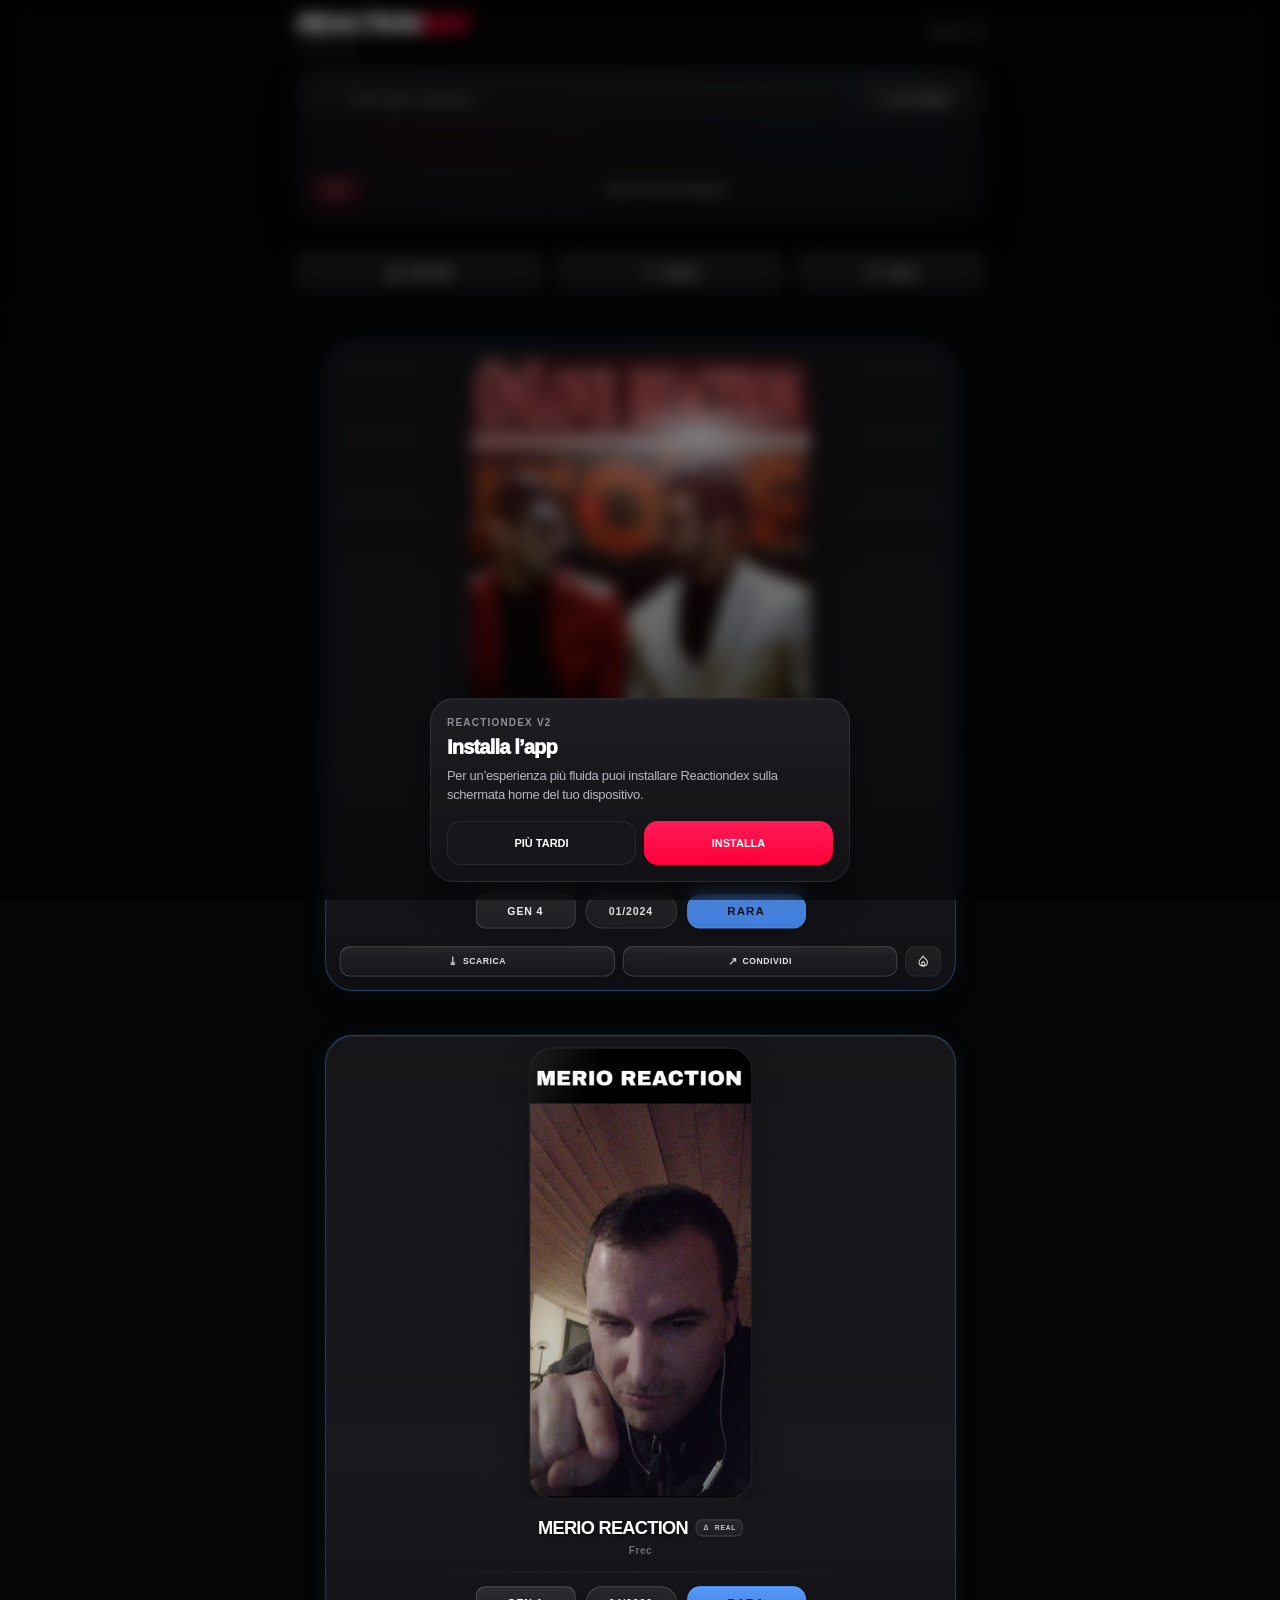
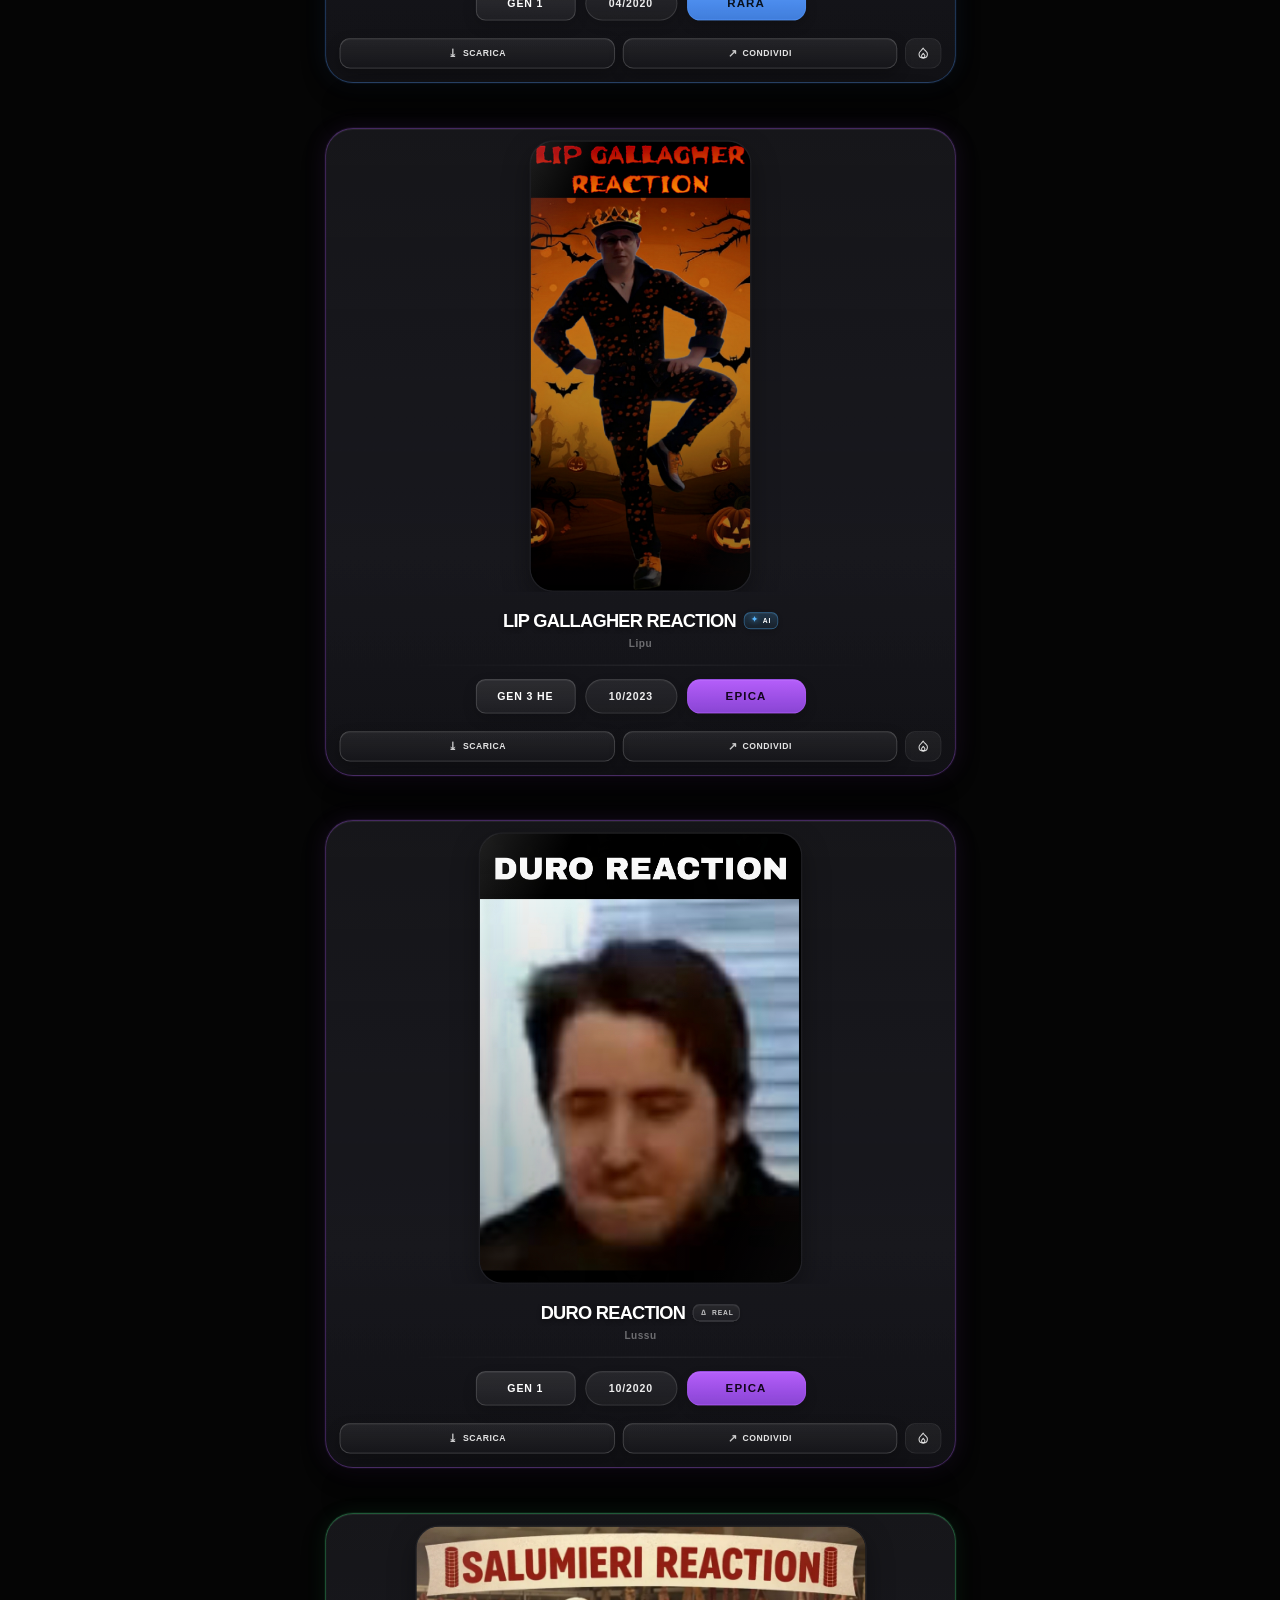
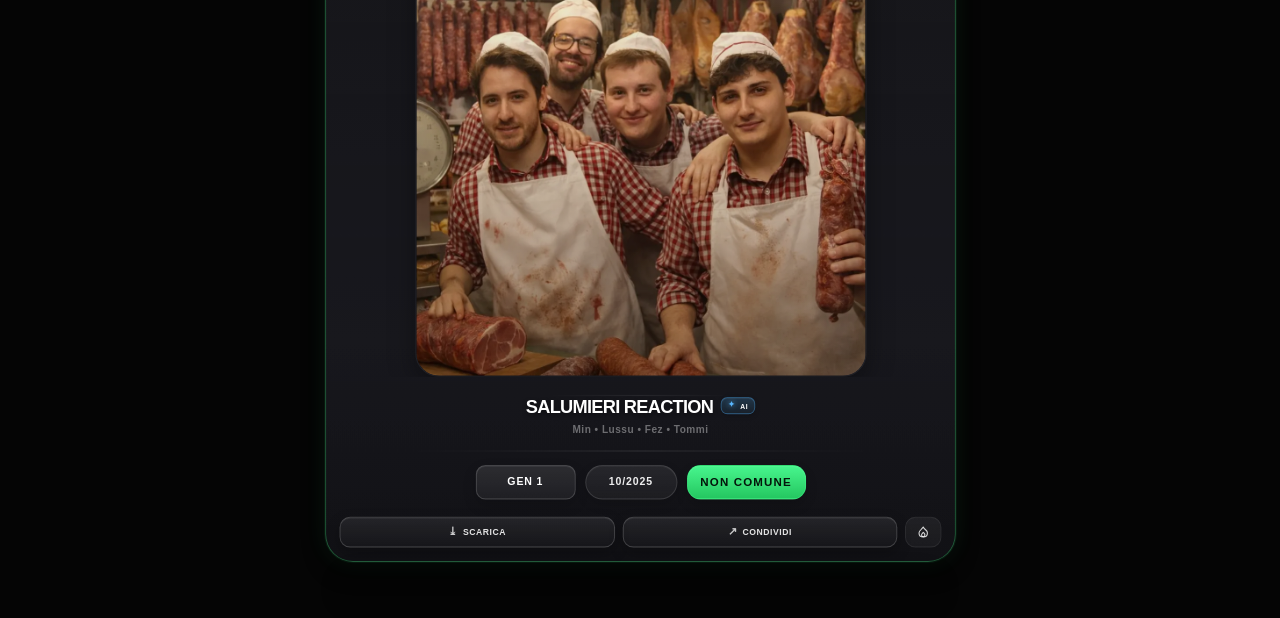
==== index.html @ 09fbaa3a "update" ====
<!DOCTYPE html>
<html lang="it">
<head>
  <meta charset="UTF-8" />
  <meta name="viewport" content="width=device-width, initial-scale=1.0, maximum-scale=1.0, user-scalable=no" />
  
  
  

  
  
  
  
  
  <title>Reactiondex V2</title>

  <link rel="manifest" href="./manifest.webmanifest" />
  <meta name="theme-color" content="#050505" />
  <meta name="apple-mobile-web-app-capable" content="yes" />
  <meta name="apple-mobile-web-app-status-bar-style" content="black-translucent" />
  <meta name="apple-mobile-web-app-title" content="Reactiondex V2" />

  <link rel="stylesheet" href="./assets/css/styles.css" />
</head>
<body>
  <header class="app-header">
    <div class="header-ui">
      <div class="top-row">
        <div class="brand-block">
          <div class="logo">Reaction<span>DEX</span></div>
          <div class="logo-sub">2020-2026</div>
        </div>

        <div class="top-actions">
          <span class="build-inline">Build V2</span>
        </div>
      </div>

      <div class="search-panel" id="searchShell">
        <div class="search-main-row">
          <div class="search-input-wrap">
            <span class="search-icon">⌕</span>
            <input
              type="text"
              id="searchInput"
              placeholder="Cerca per descrizione..."
              autocomplete="off"
            />
          </div>

          <button class="mode-toggle-btn" id="semanticToggleBtn" type="button" aria-pressed="false">
            <span class="mode-toggle-indicator"></span>
            <span class="mode-toggle-text"></span>
          </button>
        </div>

        <div class="search-sub-row"></div>

        <div class="search-action-row" id="searchActionRow">
          <button class="search-run-btn" id="runSemanticSearchBtn" type="button">Analizza</button>
          <div class="search-loader" id="searchLoader" aria-hidden="true">
            <span class="loader-spinner"></span>
          </div>
        </div>

        <div class="search-ticker" id="searchTicker" aria-hidden="true">
          <div class="search-ticker-count" id="searchTickerCount">0</div>
          <div class="search-ticker-viewport">
            <div class="search-ticker-track" id="searchTickerTrack"></div>
          </div>
        </div>
      </div>

      <div class="toolbar-strip">
        <button class="tool-btn tool-btn-main" id="tuningTrigger" type="button">
          <span class="tool-ic">◈</span>
          <span class="tool-txt" id="tuningLabel">Filtri RX</span>
          <span class="tool-counter" id="filterCount">0</span>
        </button>

        <button class="tool-btn" id="favoritesToggleBtn" type="button">
          <span class="tool-ic hotlist-icon" aria-hidden="true">
            <svg viewBox="0 0 24 24" fill="none" stroke="currentColor" stroke-width="1.9" stroke-linecap="round" stroke-linejoin="round">
              <path d="M12 2.8c.9 2.2 2.7 3.7 4.6 5.3 1.7 1.4 2.9 3 2.9 5.4 0 4.3-3.2 7.2-7.5 7.2S4.5 17.8 4.5 13.5c0-2.7 1.6-4.5 3.5-6.2 1.7-1.6 3-2.9 4-4.5Z"/>
              <path d="M12 12.2c.7 1 1.8 1.7 2.4 2.8.5.8.6 1.5.6 2.1 0 1.8-1.3 3-3 3s-3-1.2-3-3c0-.9.4-1.8 1.1-2.6.6-.7 1.2-1.3 1.9-2.3Z"/>
            </svg>
          </span>
          <span class="tool-txt">Hotlist</span>
          <span class="tool-counter" id="favoritesCount">0</span>
        </button>

        <button class="tool-btn tool-btn-ghost" id="resetBtn" type="button">
          <span class="tool-ic">↺</span>
          <span class="tool-txt">Reset</span>
        </button>
      </div>
    </div>
  </header>

  <main>
    <div class="results-head">
      <div class="grid-header">
        <span id="count">0</span>
        <span>MATCH REACTION TROVATI</span>
      </div>

      <div class="active-filters-preview" id="activeFiltersPreview"></div>
    </div>

    <div class="hotlist-ai-panel" id="hotlistAiPanel">
      <button id="analyzeHotlistBtn" type="button">
        Scopri la tua RX Identity
      </button>
    </div>

    <div id="reactionGrid" class="reaction-grid"></div>
  </main>

  <div class="modal-overlay" id="tuningModal">
    <div class="modal-pane">
      <div class="dragger"></div>

      <div class="pane-header">
        <div class="pane-title-wrap">
          <h2>Filtri RX</h2>
          
        </div>

        <div class="pane-meta">
          <span class="pane-meta-label"></span>
          <span class="pane-meta-count" id="paneMetaCount">0</span>
        </div>
      </div>

      <div class="modal-content-scroll">
        <div class="section">
          <span class="section-title">Origine</span>
          <div class="opt-grid opt-grid-2">
            <button class="opt-box" type="button" data-type="imageSource" data-value="real">Real</button>
            <button class="opt-box" type="button" data-type="imageSource" data-value="ai">AI</button>
          </div>
        </div>

        <div class="section">
          <span class="section-title">Creator</span>
          <div class="opt-grid opt-grid-2 opt-grid-creator">
            <button class="opt-box" type="button" data-type="creator" data-value="Min">Min</button>
            <button class="opt-box" type="button" data-type="creator" data-value="Lussu">Lussu</button>
            <button class="opt-box" type="button" data-type="creator" data-value="Fez">Fez</button>
            <button class="opt-box" type="button" data-type="creator" data-value="Tommi">Tommi</button>
            <button class="opt-box" type="button" data-type="creator" data-value="Frec">Frec</button>
            
            <button class="opt-box" type="button" data-type="creator" data-value="Lipu">Lipu</button>
            <button class="opt-box" type="button" data-type="creator" data-value="__others__">Altri creator</button>
          </div>
        </div>

        <div class="section">
          <span class="section-title">Generazione</span>
          <div class="opt-grid opt-grid-3">
            <button class="opt-box" type="button" data-type="gen" data-value="GEN 1">GEN 1</button>
            <button class="opt-box" type="button" data-type="gen" data-value="GEN 2">GEN 2</button>
            <button class="opt-box" type="button" data-type="gen" data-value="GEN 3">GEN 3</button>
            
            <button class="opt-box" type="button" data-type="gen" data-value="GEN 3 HE">GEN 3 <br /> <i style="color: greenyellow;">Halloween edition</i></button>
            
             <button class="opt-box" type="button" data-type="gen" data-value="GEN 4">GEN 4</button>
             
             
             <button class="opt-box" type="button" data-type="gen" data-value="GEN 5">GEN 5</button>
            
            
            
          </div>
        </div>

        <div class="section">
          <span class="section-title">Rarità</span>
          <div class="opt-grid opt-grid-2">
            <button class="opt-box" type="button" data-type="rarity" data-value="Comune">Comune</button>
            <button class="opt-box" type="button" data-type="rarity" data-value="Non Comune">Non Comune</button>
            <button class="opt-box" type="button" data-type="rarity" data-value="Rara">Rara</button>
            <button class="opt-box" type="button" data-type="rarity" data-value="Epica">Epica</button>
            <button class="opt-box" type="button" data-type="rarity" data-value="Leggendaria">Leggendaria</button>
          </div>
        </div>

        <div class="section">
          <span class="section-title">Anno</span>
          <div class="opt-grid opt-grid-3">
            <button class="opt-box" type="button" data-type="year" data-value="2023">2023</button>
            <button class="opt-box" type="button" data-type="year" data-value="2024">2024</button>
            <button class="opt-box" type="button" data-type="year" data-value="2025">2025</button>
          </div>
        </div>

        <div class="section">
          <span class="section-title">Mese</span>
          <div class="opt-grid opt-grid-3">
            <button class="opt-box" type="button" data-type="month" data-value="Gennaio">Gen</button>
            <button class="opt-box" type="button" data-type="month" data-value="Febbraio">Feb</button>
            <button class="opt-box" type="button" data-type="month" data-value="Marzo">Mar</button>
            <button class="opt-box" type="button" data-type="month" data-value="Ottobre">Ott</button>
            <button class="opt-box" type="button" data-type="month" data-value="Dicembre">Dic</button>
          </div>
        </div>
      </div>

      <div class="pane-actions-wrap">
        <div class="pane-actions-meta" id="paneActionsMeta">Nessun filtro attivo</div>

        <div class="pane-actions">
          <button class="secondary-btn" id="resetFiltersBtn" type="button">Resetta</button>
          <button class="apply-btn" id="applyFiltersBtn" type="button">Applica</button>
        </div>
      </div>
    </div>
  </div>

  <div class="install-prompt-overlay" id="installPromptOverlay" aria-hidden="true">
    <div class="install-prompt-card">
      <div class="install-prompt-topline">Reactiondex V2</div>
      <h3>Installa l’app</h3>
      <p>Per un’esperienza più fluida puoi installare Reactiondex sulla schermata home del tuo dispositivo.</p>

      <div class="install-prompt-actions">
        <button class="install-prompt-secondary" id="dismissInstallPromptBtn" type="button">Più tardi</button>
        <button class="install-prompt-primary" id="confirmInstallPromptBtn" type="button">Installa</button>
      </div>
    </div>
  </div>

  <div class="rx-insight-overlay" id="rxInsightOverlay" aria-hidden="true">
    <div class="rx-insight-card">
    

      <div class="rx-insight-loading" id="rxInsightLoading">
        <div class="rx-insight-loader-bar">
          <span class="rx-insight-loader-fill"></span>
        </div>
        <div class="rx-insight-loading-copy" id="rxInsightLoadingCopy">
          Sto leggendo il tuo caos interiore RX...
        </div>
      </div>

      <div class="rx-insight-result" id="rxInsightResult" hidden>
        <div class="rx-insight-header rx-insight-header-single">
          <div class="rx-insight-heading-wrap">
        
            <h3 id="rxInsightTitle">Drama Sniper</h3>
          </div>

          <button class="rx-insight-close" id="closeRxInsightBtn" type="button" aria-label="Chiudi">✕</button>
        </div>

        <div class="rx-insight-body-single">
          <p class="rx-insight-paragraph rx-insight-paragraph-main" id="rxInsightProfile">—</p>
        </div>
      </div>
    </div>
  </div>

  <script type="module" src="./assets/js/app.js"></script>
</body>
</html>
---- assets/css/styles.css ----
:root {
  --bg-color: #050505;
  --panel-bg: rgba(12, 12, 14, 0.94);
  --card-bg: #0c0c10;
  --card-bg-2: #111116;

  --accent-red: #ff003c;
  --accent-red-soft: rgba(255, 0, 60, 0.14);
  --accent-red-line: rgba(255, 0, 60, 0.28);

  --border-color: rgba(255, 255, 255, 0.08);
  --border-strong: rgba(255, 255, 255, 0.14);

  --text-primary: #ffffff;
  --text-secondary: #9b9ba4;
  --text-dim: #6d6d76;

  --surface-1: rgba(255, 255, 255, 0.025);
  --surface-2: rgba(255, 255, 255, 0.05);

  --shadow-soft: 0 10px 22px rgba(0, 0, 0, 0.24);
  --shadow-red: 0 0 0 1px rgba(255, 0, 60, 0.16), 0 8px 18px rgba(255, 0, 60, 0.1);

  --radius-xl: 24px;
  --radius-lg: 18px;
  --radius-md: 14px;
  --radius-pill: 999px;
}

* {
  box-sizing: border-box;
  margin: 0;
  padding: 0;
  -webkit-tap-highlight-color: transparent;
}

html {
  scroll-behavior: smooth;
}

body {
  font-family: Inter, -apple-system, BlinkMacSystemFont, "Segoe UI", sans-serif;
  background:
    radial-gradient(circle at top, rgba(255, 0, 60, 0.03), transparent 24%),
    linear-gradient(180deg, #040404 0%, #070709 100%);
  color: var(--text-primary);
  overflow-x: hidden;
  letter-spacing: -0.02em;
  min-height: 100vh;
}

button,
input {
  font: inherit;
}

.app-header {
  position: sticky;
  top: 0;
  z-index: 100;
  background: rgba(5, 5, 5, 0.62);
  -webkit-backdrop-filter: blur(18px) saturate(1.12);
  backdrop-filter: blur(18px) saturate(1.12);
  border-bottom: 1px solid rgba(255,255,255,0.06);
  box-shadow: 0 8px 24px rgba(0,0,0,0.18);
}

.header-ui {
  display: flex;
  flex-direction: column;
  gap: 10px;
  max-width: 720px;
  margin: 0 auto;
  padding: 12px 14px 12px;
}

.top-row {
  display: flex;
  justify-content: space-between;
  align-items: center;
  gap: 12px;
}

.brand-block {
  display: flex;
  flex-direction: column;
  justify-content: center;
  gap: 3px;
  padding-left: 2px;
}

.logo {
  font-weight: 1000;
  font-size: 1.55rem;
  text-transform: uppercase;
  font-style: italic;
  line-height: 1;
  letter-spacing: -0.06em;
}

.logo span {
  color: var(--accent-red);
}

.logo-sub {
  font-size: 9px;
  font-weight: 800;
  color: var(--text-dim);
  text-transform: uppercase;
  letter-spacing: 0.22em;
  margin-top: 2px;
}

.top-actions {
  display: flex;
  align-items: center;
  gap: 8px;
}

.install-btn,
.build-badge {
  height: 36px;
  border-radius: 14px;
  display: inline-flex;
  align-items: center;
  justify-content: center;
  white-space: nowrap;
}

.install-btn {
  gap: 8px;
  padding: 0 12px;
  border: 1px solid rgba(255,255,255,0.09);
  background:
    linear-gradient(180deg, rgba(255,255,255,0.05), rgba(255,255,255,0.015)),
    linear-gradient(180deg, #141419, #0d0d11);
  color: #ffffff;
  cursor: pointer;
  box-shadow:
    inset 0 1px 0 rgba(255,255,255,0.04),
    0 8px 18px rgba(0,0,0,0.16);
  transition:
    transform .16s ease,
    border-color .16s ease,
    filter .16s ease,
    box-shadow .16s ease;
}

.install-btn:hover {
  transform: translateY(-1px);
  border-color: rgba(255,255,255,0.14);
  filter: brightness(1.03);
}

.install-btn:active {
  transform: translateY(1px) scale(.985);
  box-shadow:
    inset 0 1px 0 rgba(255,255,255,0.03),
    0 4px 10px rgba(0,0,0,0.12);
}

.install-btn-ic {
  font-size: 13px;
  line-height: 1;
  opacity: 0.9;
}

.install-btn-txt {
  font-size: 10px;
  font-weight: 900;
  letter-spacing: 0.06em;
  text-transform: uppercase;
}

.build-badge {
  gap: 6px;
  padding: 0 11px;
  border: 1px solid rgba(255,255,255,0.08);
  background:
    linear-gradient(180deg, rgba(255,255,255,0.045), rgba(255,255,255,0.015)),
    rgba(255,255,255,0.025);
  color: #d7d7dd;
  box-shadow:
    inset 0 1px 0 rgba(255,255,255,0.04),
    0 6px 12px rgba(0,0,0,0.14);
}

.build-badge-label {
  font-size: 9px;
  font-weight: 800;
  color: #8f8f98;
  text-transform: uppercase;
  letter-spacing: 0.08em;
}

.build-badge-value {
  font-size: 10px;
  font-weight: 950;
  color: #ffffff;
  letter-spacing: 0.06em;
}

.search-panel {
  background:
    linear-gradient(180deg, rgba(255,255,255,0.035), rgba(255,255,255,0.012)),
    linear-gradient(180deg, rgba(255,0,60,0.03), rgba(255,0,60,0.008));
  border: 1px solid rgba(255, 255, 255, 0.07);
  border-radius: 20px;
  padding: 10px;
  box-shadow: var(--shadow-soft);
  transition: border-color 0.22s ease, box-shadow 0.22s ease, transform 0.22s ease;
}

.search-panel.semantic-on {
  border-color: rgba(255, 0, 60, 0.22);
  box-shadow: var(--shadow-red);
}

.search-main-row {
  display: grid;
  grid-template-columns: 1fr auto;
  gap: 8px;
}

.search-input-wrap {
  position: relative;
}

#searchInput {
  width: 100%;
  height: 48px;
  background:
    linear-gradient(180deg, rgba(255, 255, 255, 0.04), rgba(255, 255, 255, 0.02)),
    linear-gradient(180deg, #101014, #0b0b0f);
  border: 1px solid rgba(255, 255, 255, 0.08);
  padding: 0 14px 0 42px;
  border-radius: 15px;
  color: white;
  font-size: 14px;
  font-weight: 700;
  outline: none;
  transition: border-color 0.2s ease, box-shadow 0.2s ease;
}

#searchInput::placeholder {
  color: #707079;
}

#searchInput:focus {
  border-color: rgba(255, 0, 60, 0.32);
  box-shadow: var(--shadow-red);
}

.search-icon {
  position: absolute;
  left: 14px;
  top: 50%;
  transform: translateY(-50%);
  opacity: 0.52;
  font-size: 14px;
  pointer-events: none;
}

.mode-toggle-btn {
  min-width: 122px;
  height: 48px;
  border-radius: 15px;
  border: 1px solid var(--border-color);
  background: linear-gradient(180deg, #141418, #0d0d10);
  color: #d7d7dd;
  display: inline-flex;
  align-items: center;
  justify-content: center;
  gap: 8px;
  padding: 0 12px;
  cursor: pointer;
  font-weight: 900;
  font-size: 10px;
  text-transform: uppercase;
  letter-spacing: 0.07em;
  transition: border-color 0.18s ease, background 0.18s ease, transform 0.18s ease;
}

.mode-toggle-btn:hover {
  transform: translateY(-1px);
}

.mode-toggle-btn.active {
  border-color: var(--accent-red-line);
  background: linear-gradient(180deg, rgba(255, 0, 60, 0.16), rgba(255, 0, 60, 0.05));
  color: #fff;
}

.mode-toggle-indicator {
  width: 8px;
  height: 8px;
  border-radius: 50%;
  background: #56565f;
  box-shadow: 0 0 0 1px rgba(255, 255, 255, 0.08);
}

.mode-toggle-btn.active .mode-toggle-indicator {
  background: var(--accent-red);
}

.search-sub-row {
  display: flex;
  align-items: center;
  gap: 8px;
  margin-top: 8px;
  min-height: 20px;
}

.search-helper-copy {
  color: #b6b6bf;
  font-size: 11px;
  font-weight: 700;
}

.search-action-row {
  display: flex;
  align-items: center;
  justify-content: center;
  gap: 12px;
  width: 100%;
  margin-top: 0;
  max-height: 0;
  opacity: 0;
  overflow: hidden;
  transform: translateY(-6px);
  pointer-events: none;
  transition:
    max-height 0.28s ease,
    opacity 0.22s ease,
    transform 0.22s ease,
    margin-top 0.22s ease;
}

.search-action-row.visible {
  max-height: 64px;
  margin-top: 16px;
  opacity: 1;
  transform: translateY(0);
  pointer-events: auto;
}

.search-run-btn {
  min-width: 156px;
  height: 42px;
  border: none;
  border-radius: 999px;
  padding: 0 16px;
  background: linear-gradient(180deg, #ff1b54, #ff003c);
  color: white;
  font-weight: 950;
  font-size: 10px;
  letter-spacing: 0.1em;
  text-transform: uppercase;
  cursor: pointer;
  box-shadow:
    inset 0 1px 0 rgba(255,255,255,0.12),
    0 10px 20px rgba(255,0,60,0.16);
  transition:
    transform 0.16s ease,
    filter 0.16s ease,
    box-shadow 0.16s ease,
    opacity 0.16s ease;
}

.search-run-btn:hover {
  transform: translateY(-1px);
  filter: brightness(1.04);
}

.search-run-btn:active,
.search-run-btn.is-pressed {
  transform: translateY(1px) scale(0.985);
  filter: brightness(0.98);
  box-shadow:
    inset 0 1px 0 rgba(255,255,255,0.08),
    0 4px 10px rgba(255,0,60,0.12);
}

.search-run-btn:disabled {
  opacity: 0.5;
  cursor: not-allowed;
  box-shadow: none;
}

.search-loader {
  display: none;
  width: 42px;
  height: 42px;
  border-radius: 999px;
  align-items: center;
  justify-content: center;
  background:
    linear-gradient(180deg, rgba(255,255,255,0.05), rgba(255,255,255,0.02)),
    rgba(255,255,255,0.03);
  border: 1px solid rgba(255,255,255,0.08);
  box-shadow:
    inset 0 1px 0 rgba(255,255,255,0.04),
    0 8px 18px rgba(0,0,0,0.16);
}

.search-loader.visible {
  display: inline-flex;
}

.loader-spinner {
  width: 14px;
  height: 14px;
  border: 2px solid rgba(255, 255, 255, 0.16);
  border-top-color: var(--accent-red);
  border-radius: 50%;
  animation: spin 0.85s linear infinite;
}

@keyframes spin {
  to {
    transform: rotate(360deg);
  }
}

.toolbar-strip {
  display: grid;
  grid-template-columns: 1.12fr 1fr 0.82fr;
  gap: 10px;
}

.tool-btn {
  position: relative;
  min-height: 46px;
  border-radius: 16px;
  border: 1px solid rgba(255, 255, 255, 0.10);
  background:
    linear-gradient(180deg, rgba(255, 255, 255, 0.06), rgba(255, 255, 255, 0.015)),
    linear-gradient(180deg, #141419, #0d0d11);
  color: white;
  display: inline-flex;
  align-items: center;
  justify-content: center;
  gap: 8px;
  padding: 0 12px;
  cursor: pointer;
  font-weight: 900;
  box-shadow:
    inset 0 1px 0 rgba(255, 255, 255, 0.05),
    0 10px 20px rgba(0, 0, 0, 0.18);
  transition:
    transform 0.18s ease,
    border-color 0.18s ease,
    background 0.18s ease,
    box-shadow 0.18s ease,
    filter 0.18s ease;
  overflow: hidden;
}

.tool-btn::before {
  content: "";
  position: absolute;
  inset: 0;
  background: linear-gradient(120deg, transparent 0%, rgba(255, 255, 255, 0.06) 45%, transparent 100%);
  opacity: 0;
  transform: translateX(-30%);
  transition: opacity 0.22s ease, transform 0.32s ease;
  pointer-events: none;
}

.tool-btn:hover {
  transform: translateY(-1px);
  border-color: rgba(255, 255, 255, 0.15);
  box-shadow:
    inset 0 1px 0 rgba(255, 255, 255, 0.06),
    0 12px 24px rgba(0, 0, 0, 0.22);
}

.tool-btn:hover::before {
  opacity: 1;
  transform: translateX(0);
}

.tool-btn:active,
.tool-btn.is-pressed {
  transform: translateY(1px) scale(0.985);
  box-shadow:
    inset 0 1px 0 rgba(255,255,255,0.03),
    0 4px 10px rgba(0,0,0,0.16);
  filter: brightness(0.98);
}

.tool-btn-main {
  justify-content: center;
  position: relative;
}

.tool-btn-ghost {
  color: #d9d9de;
}

.tool-btn.active-favorites {
  border-color: rgba(255, 0, 60, 0.28);
  background:
    linear-gradient(180deg, rgba(255, 255, 255, 0.04), rgba(255, 255, 255, 0.015)),
    linear-gradient(180deg, rgba(255, 0, 60, 0.14), rgba(255, 0, 60, 0.04));
  box-shadow:
    inset 0 1px 0 rgba(255, 255, 255, 0.04),
    0 10px 22px rgba(255, 0, 60, 0.08);
}

.tool-ic {
  font-size: 14px;
  line-height: 1;
  opacity: 0.96;
  display: inline-flex;
  align-items: center;
  justify-content: center;
  width: 16px;
  flex: 0 0 16px;
}

.tool-txt {
  font-size: 12px;
  font-weight: 900;
  letter-spacing: 0.01em;
  text-align: center;
  line-height: 1;
  display: inline-flex;
  align-items: center;
  justify-content: center;
}

.tool-counter {
  min-width: 19px;
  height: 19px;
  border-radius: var(--radius-pill);
  display: none;
  align-items: center;
  justify-content: center;
  background: var(--accent-red);
  color: white;
  font-size: 10px;
  font-weight: 900;
  padding: 0 6px;
  position: absolute;
  right: 10px;
  top: 50%;
  transform: translateY(-50%);
}

.tool-counter.visible {
  display: inline-flex;
}

main {
  padding: 14px 14px 28px;
  max-width: 720px;
  margin: 0 auto;
}

.results-head {
  display: flex;
  flex-direction: column;
  align-items: center;
  gap: 10px;
  margin-bottom: 14px;
  padding: 4px 0 2px;
}

.grid-header {
  display: inline-flex;
  align-items: center;
  justify-content: center;
  gap: 10px;
  font-size: 10px;
  font-weight: 950;
  color: #e8e8ed;
  text-transform: uppercase;
  letter-spacing: 0.16em;
  text-align: center;
}

.grid-header #count {
  display: inline-flex;
  align-items: center;
  justify-content: center;
  min-width: 28px;
  height: 28px;
  padding: 0 9px;
  border-radius: 999px;
  background: rgba(255,255,255,0.05);
  border: 1px solid rgba(255,255,255,0.10);
  color: white;
  box-shadow:
    inset 0 1px 0 rgba(255,255,255,0.04),
    0 6px 14px rgba(0,0,0,0.14);
}

.active-filters-preview {
  display: flex;
  flex-wrap: wrap;
  gap: 6px;
  justify-content: center;
}

.mini-chip {
  border: 1px solid rgba(255, 255, 255, 0.08);
  background: rgba(255, 255, 255, 0.04);
  color: #d8d8dd;
  font-size: 10px;
  font-weight: 800;
  padding: 6px 9px;
  border-radius: var(--radius-pill);
  text-transform: uppercase;
  letter-spacing: 0.03em;
}

.reaction-grid {
  display: grid;
  grid-template-columns: 1fr;
  gap: 14px;
}

.card {
  position: relative;
  width: 100%;
  max-width: 660px;
  margin: 0 auto;
  border-radius: 30px;
  padding: 1.5px;
  overflow: visible;
}

.card::before {
  content: "";
  position: absolute;
  inset: 18px 22px -18px 22px;
  border-radius: 26px;
  background: radial-gradient(circle at center, rgba(255, 255, 255, 0.07), transparent 68%);
  filter: blur(12px);
  opacity: 0.22;
  pointer-events: none;
}

.card::after {
  content: "";
  position: absolute;
  inset: auto 5% -10px 5%;
  height: 22px;
  border-radius: 999px;
  background: rgba(0, 0, 0, 0.3);
  filter: blur(14px);
  opacity: 0.55;
  pointer-events: none;
}

.card-inner {
  position: relative;
  border-radius: 29px;
  overflow: hidden;
  background:
    linear-gradient(180deg, rgba(255, 255, 255, 0.05), rgba(255, 255, 255, 0.015)),
    linear-gradient(180deg, #0a0a0e, #111117 66%, #0d0d11 100%);
  border: 1px solid rgba(255, 255, 255, 0.09);
  box-shadow:
    inset 0 1px 0 rgba(255, 255, 255, 0.05),
    0 10px 24px rgba(0, 0, 0, 0.28),
    0 2px 8px rgba(0, 0, 0, 0.18);
  transition:
    transform 0.22s ease,
    box-shadow 0.22s ease,
    border-color 0.22s ease,
    filter 0.22s ease;
}





.card.rarity-comune .card-inner {
  border-color: rgba(220, 220, 228, 0.24);
  box-shadow:
    inset 0 1px 0 rgba(255, 255, 255, 0.08),
    0 10px 24px rgba(0, 0, 0, 0.28),
    0 0 0 1px rgba(210, 210, 220, 0.08),
    0 0 18px rgba(235, 235, 240, 0.05);
}

.card.rarity-non-comune .card-inner {
  border-color: rgba(68, 255, 136, 0.3);
  box-shadow:
    inset 0 1px 0 rgba(255, 255, 255, 0.06),
    0 10px 24px rgba(0, 0, 0, 0.28),
    0 0 0 1px rgba(68, 255, 136, 0.08),
    0 0 22px rgba(68, 255, 136, 0.08);
  animation: rarityGlowGreen 4.4s ease-in-out infinite;
}

.card.rarity-rara .card-inner {
  border-color: rgba(76, 154, 255, 0.32);
  box-shadow:
    inset 0 1px 0 rgba(255, 255, 255, 0.06),
    0 10px 24px rgba(0, 0, 0, 0.28),
    0 0 0 1px rgba(76, 154, 255, 0.08),
    0 0 24px rgba(76, 154, 255, 0.08);
  animation: rarityGlowBlue 4.2s ease-in-out infinite;
}

.card.rarity-epica .card-inner {
  border-color: rgba(178, 92, 255, 0.32);
  box-shadow:
    inset 0 1px 0 rgba(255, 255, 255, 0.06),
    0 10px 24px rgba(0, 0, 0, 0.28),
    0 0 0 1px rgba(178, 92, 255, 0.08),
    0 0 24px rgba(178, 92, 255, 0.1);
  animation: rarityGlowPurple 4s ease-in-out infinite;
}

.card.rarity-leggendaria .card-inner {
  border-color: rgba(255, 153, 51, 0.36);
  box-shadow:
    inset 0 1px 0 rgba(255, 255, 255, 0.06),
    0 10px 24px rgba(0, 0, 0, 0.28),
    0 0 0 1px rgba(255, 153, 51, 0.08),
    0 0 26px rgba(255, 153, 51, 0.1);
  animation: rarityGlowOrange 3.8s ease-in-out infinite;
}

@keyframes rarityGlowGreen {
  0%, 100% {
    box-shadow:
      inset 0 1px 0 rgba(255, 255, 255, 0.06),
      0 10px 24px rgba(0, 0, 0, 0.28),
      0 0 0 1px rgba(68, 255, 136, 0.08),
      0 0 18px rgba(68, 255, 136, 0.07);
  }
  50% {
    box-shadow:
      inset 0 1px 0 rgba(255, 255, 255, 0.06),
      0 10px 24px rgba(0, 0, 0, 0.28),
      0 0 0 1px rgba(68, 255, 136, 0.11),
      0 0 28px rgba(68, 255, 136, 0.12);
  }
}

@keyframes rarityGlowBlue {
  0%, 100% {
    box-shadow:
      inset 0 1px 0 rgba(255, 255, 255, 0.06),
      0 10px 24px rgba(0, 0, 0, 0.28),
      0 0 0 1px rgba(76, 154, 255, 0.08),
      0 0 20px rgba(76, 154, 255, 0.08);
  }
  50% {
    box-shadow:
      inset 0 1px 0 rgba(255, 255, 255, 0.06),
      0 10px 24px rgba(0, 0, 0, 0.28),
      0 0 0 1px rgba(76, 154, 255, 0.11),
      0 0 30px rgba(76, 154, 255, 0.13);
  }
}

@keyframes rarityGlowPurple {
  0%, 100% {
    box-shadow:
      inset 0 1px 0 rgba(255, 255, 255, 0.06),
      0 10px 24px rgba(0, 0, 0, 0.28),
      0 0 0 1px rgba(178, 92, 255, 0.08),
      0 0 20px rgba(178, 92, 255, 0.09);
  }
  50% {
    box-shadow:
      inset 0 1px 0 rgba(255, 255, 255, 0.06),
      0 10px 24px rgba(0, 0, 0, 0.28),
      0 0 0 1px rgba(178, 92, 255, 0.12),
      0 0 32px rgba(178, 92, 255, 0.14);
  }
}

@keyframes rarityGlowOrange {
  0%, 100% {
    box-shadow:
      inset 0 1px 0 rgba(255, 255, 255, 0.06),
      0 10px 24px rgba(0, 0, 0, 0.28),
      0 0 0 1px rgba(255, 153, 51, 0.08),
      0 0 22px rgba(255, 153, 51, 0.09);
  }
  50% {
    box-shadow:
      inset 0 1px 0 rgba(255, 255, 255, 0.06),
      0 10px 24px rgba(0, 0, 0, 0.28),
      0 0 0 1px rgba(255, 153, 51, 0.13),
      0 0 34px rgba(255, 153, 51, 0.16);
  }
}

.dex-top {
  padding: 12px 12px 0;
}

.img-slot {
  position: relative;
  width: 100%;
  border-radius: 24px;
  overflow: hidden;
  background: transparent;
  border: 1px solid rgba(255,255,255,0.05);
  line-height: 0;
}

.img-slot::before {
  content: "";
  position: absolute;
  inset: 0;
  background:
    linear-gradient(115deg, rgba(255, 255, 255, 0.12) 0%, transparent 18%, transparent 82%, rgba(255, 255, 255, 0.04) 100%);
  pointer-events: none;
  z-index: 1;
}

.img-slot img {
  width: 100%;
  height: auto;
  display: block;
  transform: none;
  transition: none;
  border-radius: 24px;
}

.img-overlay {
  position: absolute;
  inset: 0;
  background:
    linear-gradient(180deg, rgba(0, 0, 0, 0.03) 0%, transparent 38%, rgba(0, 0, 0, 0.16) 100%);
  pointer-events: none;
  z-index: 2;
  border-radius: 24px;
}

.best-match-badge {
  position: absolute;
  left: 10px;
  bottom: 10px;
  z-index: 3;
  background: linear-gradient(135deg, #ffcc00, #ffe27a);
  color: #111;
  font-size: 9px;
  font-weight: 950;
  padding: 6px 9px;
  border-radius: 12px;
  text-transform: uppercase;
  box-shadow: 0 8px 18px rgba(255, 204, 0, 0.14);
}

.card-meta {
  padding: 12px 14px 14px;
}

.name-row {
  display: flex;
  justify-content: center;
  margin-bottom: 10px;
}

.rx-name {
  width: 100%;
  text-align: center;
  font-size: 19px;
  font-weight: 950;
  text-transform: uppercase;
  letter-spacing: -0.04em;
  line-height: 1;
  padding: 0 8px;
}

.confidence-wrap {
  margin-bottom: 12px;
}

.confidence-top {
  display: flex;
  justify-content: space-between;
  align-items: center;
  gap: 10px;
  margin-bottom: 7px;
}

.confidence-label {
  font-size: 10px;
  font-weight: 900;
  color: #bcbcc4;
  text-transform: uppercase;
  letter-spacing: 0.1em;
}

.confidence-value {
  font-size: 11px;
  font-weight: 900;
  color: white;
}

.confidence-bar {
  height: 8px;
  border-radius: var(--radius-pill);
  background: rgba(255, 255, 255, 0.06);
  overflow: hidden;
  border: 1px solid rgba(255, 255, 255, 0.04);
}

.confidence-fill {
  height: 100%;
  border-radius: var(--radius-pill);
  background: linear-gradient(90deg, #ff5b7f, #ff003c, #ffcc00);
  width: 0%;
}

.card-tags-row {
  display: flex;
  gap: 8px;
  align-items: center;
  justify-content: center;
  flex-wrap: wrap;
  margin-bottom: 10px;
}

.meta-chip {
  min-height: 34px;
  padding: 0 12px;
  border-radius: 12px;
  display: inline-flex;
  align-items: center;
  justify-content: center;
  border: 1px solid rgba(255,255,255,0.08);
  background:
    linear-gradient(180deg, rgba(255,255,255,0.05), rgba(255,255,255,0.02)),
    rgba(255,255,255,0.03);
  color: white;
  font-size: 11px;
  font-weight: 900;
  text-transform: uppercase;
  letter-spacing: 0.05em;
}

.meta-chip-gen {
  min-width: 118px;
}

.meta-chip-date {
  min-width: 84px;
  color: #d8d8df;
}

.pill-comune {
  background: rgba(235, 235, 240, 0.9);
  color: #1e1e24;
  border: 1px solid rgba(255, 255, 255, 0.28);
}

.pill-non-comune {
  background: rgba(68, 255, 136, 0.92);
  color: #04180c;
  border: 1px solid rgba(68, 255, 136, 0.44);
}

.pill-rara {
  background: rgba(76, 154, 255, 0.92);
  color: #061220;
  border: 1px solid rgba(76, 154, 255, 0.44);
}

.pill-epica {
  background: rgba(178, 92, 255, 0.92);
  color: #160425;
  border: 1px solid rgba(178, 92, 255, 0.44);
}

.pill-leggendaria {
  background: rgba(255, 153, 51, 0.94);
  color: #241204;
  border: 1px solid rgba(255, 153, 51, 0.46);
}

.card-buttons {
  display: grid;
  grid-template-columns: 1fr 1fr 46px;
  gap: 8px;
  margin-top: 6px;
}

.card-btn {
  border: 1px solid rgba(255, 255, 255, 0.09);
  border-radius: 13px;
  min-height: 40px;
  padding: 0 12px;
  font-size: 10px;
  font-weight: 900;
  cursor: pointer;
  text-transform: uppercase;
  letter-spacing: 0.05em;
  transition: transform 0.18s ease, border-color 0.18s ease, background 0.18s ease, box-shadow 0.18s ease;
  display: inline-flex;
  align-items: center;
  justify-content: center;
  gap: 8px;
}

.card-btn:hover {
  transform: translateY(-1px);
}

.btn-ico {
  font-size: 13px;
  line-height: 1;
  opacity: 0.95;
}

.card-btn-neutral {
  background:
    linear-gradient(180deg, rgba(255,255,255,0.05), rgba(255,255,255,0.02)),
    rgba(255,255,255,0.03);
  color: white;
}

.favorite-btn {
  background:
    linear-gradient(180deg, rgba(255, 255, 255, 0.05), rgba(255, 255, 255, 0.02)),
    rgba(255, 255, 255, 0.03);
  color: white;
  padding: 0;
  display: grid;
  place-items: center;
  font-size: 18px;
}

.favorite-btn.is-favorite {
  border-color: rgba(255, 0, 60, 0.3);
  background: linear-gradient(180deg, rgba(255, 0, 60, 0.18), rgba(255, 0, 60, 0.06));
  box-shadow: 0 8px 18px rgba(255, 0, 60, 0.08);
}

.empty-state {
  border: 1px solid var(--border-color);
  background: linear-gradient(180deg, #111116, #0b0b0f);
  border-radius: 20px;
  padding: 24px 16px;
  text-align: center;
  color: var(--text-secondary);
}

.empty-state strong {
  display: block;
  color: white;
  font-size: 15px;
  margin-bottom: 8px;
}

.modal-overlay {
  position: fixed;
  inset: 0;
  background: rgba(0, 0, 0, 0.72);
  z-index: 200;
  display: none;
  align-items: flex-end;
  justify-content: center;
}

.modal-overlay.open {
  display: flex;
}

.modal-pane {
  width: min(100%, 720px);
  background: var(--panel-bg);
  border-top: 1px solid var(--border-color);
  border-radius: 26px 26px 0 0;
  padding: 18px 16px 20px;
  max-height: 88vh;
  overflow-y: auto;
}

.dragger {
  width: 42px;
  height: 5px;
  border-radius: var(--radius-pill);
  background: rgba(255, 255, 255, 0.12);
  margin: 0 auto 14px;
}

.pane-header {
  display: flex;
  justify-content: space-between;
  align-items: center;
  gap: 12px;
  margin-bottom: 18px;
}

.pane-title-wrap {
  display: flex;
  flex-direction: column;
  gap: 3px;
}

.pane-header h2 {
  font-size: 15px;
  font-weight: 950;
  text-transform: uppercase;
  color: var(--accent-red);
}

.pane-header p {
  font-size: 12px;
  color: var(--text-secondary);
  font-weight: 600;
}

.close-btn {
  border: 1px solid var(--border-color);
  background: rgba(255, 255, 255, 0.03);
  color: white;
  border-radius: 12px;
  padding: 9px 11px;
  font-size: 12px;
  font-weight: 800;
  cursor: pointer;
}

.section {
  margin-bottom: 18px;
}

.section-title {
  display: inline-block;
  font-size: 10px;
  font-weight: 900;
  color: #74747c;
  margin-bottom: 10px;
  text-transform: uppercase;
  letter-spacing: 0.12em;
}

.opt-grid {
  display: grid;
  grid-template-columns: repeat(3, 1fr);
  gap: 8px;
}

.opt-box {
  background: linear-gradient(180deg, #16161a, #101014);
  border: 1px solid var(--border-color);
  padding: 12px 8px;
  border-radius: 12px;
  font-size: 11px;
  font-weight: 900;
  text-align: center;
  color: #7b7b84;
  text-transform: uppercase;
  min-height: 42px;
  cursor: pointer;
  transition: transform 0.18s ease, border-color 0.18s ease, background 0.18s ease;
}

.opt-box:hover {
  transform: translateY(-1px);
}

.opt-box.active {
  border-color: rgba(255, 0, 60, 0.45);
  background: linear-gradient(180deg, rgba(255, 0, 60, 0.16), rgba(255, 0, 60, 0.06));
  color: #fff;
}

.pane-actions {
  display: grid;
  grid-template-columns: 1fr 1.2fr;
  gap: 8px;
  margin-top: 8px;
}

.secondary-btn,
.apply-btn {
  width: 100%;
  min-height: 46px;
  border: none;
  border-radius: 14px;
  font-weight: 900;
  font-size: 11px;
  text-transform: uppercase;
  cursor: pointer;
}

.secondary-btn {
  background: #17171b;
  color: white;
  border: 1px solid var(--border-color);
}

.apply-btn {
  background: linear-gradient(180deg, #ff1b54, #ff003c);
  color: white;
}

#statusToast {
  position: fixed;
  left: 50%;
  bottom: 20px;
  transform: translateX(-50%) translateY(120px);
  background: rgba(255, 255, 255, 0.98);
  color: #000;
  padding: 12px 14px;
  border-radius: 13px;
  font-weight: 900;
  font-size: 11px;
  z-index: 1000;
  transition: 0.3s ease;
  min-width: 210px;
  text-align: center;
}

#statusToast.visible {
  transform: translateX(-50%) translateY(0);
}

@media (hover: none), (pointer: coarse) {
  .app-header {
    -webkit-backdrop-filter: blur(14px) saturate(1.08);
    backdrop-filter: blur(14px) saturate(1.08);
  }

  .card::before {
    filter: blur(8px);
    opacity: 0.16;
  }

  .card::after {
    filter: blur(10px);
    opacity: 0.36;
  }

  

  .card:hover .img-slot img {
    transform: none;
  }
  
  
  .img-slot img{
  opacity:0;
  transition:opacity .28s ease;
}

.img-slot.is-loaded img{
  opacity:1;
}
  
  
  

  .card.rarity-non-comune .card-inner,
  .card.rarity-rara .card-inner,
  .card.rarity-epica .card-inner,
  .card.rarity-leggendaria .card-inner {
    animation: none;
  }
}

@media (max-width: 560px) {
  .header-ui {
    padding: 12px 12px 10px;
    gap: 8px;
  }

  .top-row {
    align-items: flex-start;
  }

  .top-actions {
    display: flex;
    align-items: center;
    gap: 8px;
  }

  .install-btn,
  .build-badge {
    height: 32px;
    padding: 0 10px;
  }

  .install-btn-txt,
  .build-badge-value {
    font-size: 9px;
  }

  .build-badge-label {
    font-size: 8px;
  }

  .logo {
    font-size: 1.22rem;
  }

  .logo-sub {
    font-size: 8px;
  }

  .search-main-row {
    grid-template-columns: 1fr 112px;
    gap: 8px;
  }

  #searchInput {
    height: 44px;
    font-size: 13px;
    padding-left: 40px;
  }

  .mode-toggle-btn {
    min-width: 112px;
    height: 44px;
    font-size: 9px;
    padding: 0 10px;
  }

  .search-sub-row {
    flex-direction: row;
    align-items: center;
    gap: 8px;
    margin-top: 7px;
  }

  .search-helper-copy {
    font-size: 10px;
  }

  .search-action-row {
    gap: 8px;
    margin-top: 12px;
  }

  .search-run-btn {
    min-width: 136px;
    height: 38px;
    font-size: 9px;
    padding: 0 12px;
  }

  .search-loader {
    width: 38px;
    height: 38px;
  }

  .toolbar-strip {
    grid-template-columns: 1.1fr 1fr 82px;
    gap: 8px;
  }

  .tool-btn {
    min-height: 40px;
    padding: 0 10px;
    border-radius: 13px;
    gap: 6px;
  }

  .tool-txt {
    font-size: 11px;
  }

  .tool-ic {
    font-size: 13px;
  }

  .tool-counter {
    min-width: 18px;
    height: 18px;
    font-size: 9px;
    padding: 0 5px;
  }

  main {
    padding: 12px 12px 24px;
  }

  .results-head {
    margin-bottom: 12px;
    padding: 2px 0;
  }

  .reaction-grid {
    gap: 14px;
  }

  .card-buttons {
    grid-template-columns: 1fr 1fr 44px;
    gap: 8px;
  }

  .card-btn {
    min-height: 38px;
    font-size: 10px;
  }

  .btn-ico {
    font-size: 12px;
  }

  .rx-name {
    font-size: 17px;
  }

  .card-tags-row {
    gap: 6px;
  }

  .meta-chip {
    min-height: 32px;
    padding: 0 10px;
    font-size: 10px;
  }

  .opt-grid {
    grid-template-columns: repeat(3, 1fr);
  }

  .pane-actions {
    grid-template-columns: 1fr 1.1fr;
  }
}


.app-header {
  position: sticky;
  top: 0;
  z-index: 100;
  background: rgba(5, 5, 5, 0.56);
  -webkit-backdrop-filter: blur(20px) saturate(1.12);
  backdrop-filter: blur(20px) saturate(1.12);
  border-bottom: 1px solid rgba(255,255,255,0.06);
  box-shadow: 0 10px 30px rgba(0,0,0,0.18);
}

.header-ui {
  display: flex;
  flex-direction: column;
  gap: 12px;
  max-width: 720px;
  margin: 0 auto;
  padding: 12px 14px 12px;
}

.top-row {
  display: flex;
  justify-content: space-between;
  align-items: center;
  gap: 12px;
}

.brand-block {
  display: flex;
  flex-direction: column;
  justify-content: center;
  gap: 4px;
  padding-left: 2px;
}

.logo {
  font-weight: 1000;
  font-size: 1.64rem;
  text-transform: uppercase;
  font-style: italic;
  line-height: 0.96;
  letter-spacing: -0.065em;
}

.logo span {
  color: var(--accent-red);
}

.logo-sub {
  font-size: 9px;
  font-weight: 800;
  color: #82828c;
  text-transform: uppercase;
  letter-spacing: 0.24em;
  margin-top: 2px;
}

.top-actions {
  display: flex;
  align-items: center;
  justify-content: flex-end;
}

.build-inline {
  font-size: 10px;
  font-weight: 900;
  color: #a5a5ad;
  text-transform: uppercase;
  letter-spacing: 0.12em;
  opacity: 0.9;
}

.search-panel {
  position: relative;
  background:
    linear-gradient(180deg, rgba(255,255,255,0.04), rgba(255,255,255,0.012)),
    linear-gradient(180deg, rgba(255,0,60,0.028), rgba(255,0,60,0.008));
  border: 1px solid rgba(255, 255, 255, 0.07);
  border-radius: 22px;
  padding: 10px;
  box-shadow:
    inset 0 1px 0 rgba(255,255,255,0.03),
    0 12px 24px rgba(0,0,0,0.16);
  transition: border-color 0.22s ease, box-shadow 0.22s ease, transform 0.22s ease;
}

.search-panel::before {
  content: "";
  position: absolute;
  inset: 0;
  border-radius: 22px;
  background: linear-gradient(120deg, transparent 0%, rgba(255,255,255,0.035) 42%, transparent 100%);
  pointer-events: none;
  opacity: 0.6;
}

.search-panel.semantic-on {
  border-color: rgba(255, 0, 60, 0.22);
  box-shadow:
    inset 0 1px 0 rgba(255,255,255,0.03),
    0 0 0 1px rgba(255,0,60,0.08),
    0 12px 24px rgba(0,0,0,0.16);
}

.search-main-row {
  display: grid;
  grid-template-columns: 1fr auto;
  gap: 8px;
}

.search-input-wrap {
  position: relative;
}

#searchInput {
  width: 100%;
  height: 48px;
  background:
    linear-gradient(180deg, rgba(255,255,255,0.04), rgba(255,255,255,0.018)),
    linear-gradient(180deg, #111116, #0b0b10);
  border: 1px solid rgba(255, 255, 255, 0.08);
  padding: 0 14px 0 42px;
  border-radius: 15px;
  color: white;
  font-size: 14px;
  font-weight: 700;
  outline: none;
  transition: border-color 0.2s ease, box-shadow 0.2s ease, background 0.2s ease;
}

#searchInput::placeholder {
  color: #707079;
}

#searchInput:focus {
  border-color: rgba(255, 0, 60, 0.30);
  box-shadow: 0 0 0 1px rgba(255,0,60,0.08), 0 8px 18px rgba(255,0,60,0.08);
}

.search-icon {
  position: absolute;
  left: 14px;
  top: 50%;
  transform: translateY(-50%);
  opacity: 0.52;
  font-size: 14px;
  pointer-events: none;
}

.mode-toggle-btn {
  min-width: 124px;
  height: 48px;
  border-radius: 15px;
  border: 1px solid rgba(255,255,255,0.08);
  background:
    linear-gradient(180deg, rgba(255,255,255,0.045), rgba(255,255,255,0.015)),
    linear-gradient(180deg, #141418, #0d0d10);
  color: #d7d7dd;
  display: inline-flex;
  align-items: center;
  justify-content: center;
  gap: 8px;
  padding: 0 12px;
  cursor: pointer;
  font-weight: 900;
  font-size: 10px;
  text-transform: uppercase;
  letter-spacing: 0.07em;
  transition: border-color 0.18s ease, background 0.18s ease, transform 0.18s ease, box-shadow 0.18s ease;
}

.mode-toggle-btn:hover {
  transform: translateY(-1px);
}

.mode-toggle-btn.active {
  border-color: rgba(255,0,60,0.26);
  background: linear-gradient(180deg, rgba(255,0,60,0.16), rgba(255,0,60,0.05));
  color: #fff;
  box-shadow: 0 8px 18px rgba(255,0,60,0.08);
}

.mode-toggle-indicator {
  width: 8px;
  height: 8px;
  border-radius: 50%;
  background: #56565f;
  box-shadow: 0 0 0 1px rgba(255, 255, 255, 0.08);
}

.mode-toggle-btn.active .mode-toggle-indicator {
  background: var(--accent-red);
}

.search-sub-row {
  display: flex;
  align-items: center;
  justify-content: center;
  gap: 8px;
  margin-top: 9px;
  min-height: 20px;
}

.search-helper-copy {
  color: #b6b6bf;
  font-size: 11px;
  font-weight: 700;
  text-align: center;
}

.search-action-row {
  display: flex;
  align-items: center;
  justify-content: center;
  gap: 12px;
  width: 100%;
  margin-top: 0;
  max-height: 0;
  opacity: 0;
  overflow: hidden;
  transform: translateY(-6px);
  pointer-events: none;
  transition:
    max-height 0.28s ease,
    opacity 0.22s ease,
    transform 0.22s ease,
    margin-top 0.22s ease;
}

.search-action-row.visible {
  max-height: 64px;
  margin-top: 16px;
  opacity: 1;
  transform: translateY(0);
  pointer-events: auto;
}

.search-run-btn {
  min-width: 156px;
  height: 42px;
  border: none;
  border-radius: 999px;
  padding: 0 16px;
  background: linear-gradient(180deg, #ff1b54, #ff003c);
  color: white;
  font-weight: 950;
  font-size: 10px;
  letter-spacing: 0.1em;
  text-transform: uppercase;
  cursor: pointer;
  box-shadow:
    inset 0 1px 0 rgba(255,255,255,0.12),
    0 10px 20px rgba(255,0,60,0.16);
  transition:
    transform 0.16s ease,
    filter 0.16s ease,
    box-shadow 0.16s ease,
    opacity 0.16s ease;
}

.search-run-btn:hover {
  transform: translateY(-1px);
  filter: brightness(1.04);
}

.search-run-btn:active,
.search-run-btn.is-pressed {
  transform: translateY(1px) scale(0.985);
  filter: brightness(0.98);
  box-shadow:
    inset 0 1px 0 rgba(255,255,255,0.08),
    0 4px 10px rgba(255,0,60,0.12);
}

.search-run-btn:disabled {
  opacity: 0.5;
  cursor: not-allowed;
  box-shadow: none;
}

.search-loader {
  display: none;
  width: 42px;
  height: 42px;
  border-radius: 999px;
  align-items: center;
  justify-content: center;
  background:
    linear-gradient(180deg, rgba(255,255,255,0.05), rgba(255,255,255,0.02)),
    rgba(255,255,255,0.03);
  border: 1px solid rgba(255,255,255,0.08);
  box-shadow:
    inset 0 1px 0 rgba(255,255,255,0.04),
    0 8px 18px rgba(0,0,0,0.16);
}

.search-loader.visible {
  display: inline-flex;
}

.install-prompt-overlay {
  position: fixed;
  inset: 0;
  z-index: 300;
  display: none;
  align-items: flex-end;
  justify-content: center;
  background: rgba(0,0,0,0.46);
  -webkit-backdrop-filter: blur(8px);
  backdrop-filter: blur(8px);
  padding: 18px 14px;
}

.install-prompt-overlay.visible {
  display: flex;
}

.install-prompt-card {
  width: min(100%, 420px);
  border-radius: 24px;
  padding: 18px 16px 16px;
  background:
    linear-gradient(180deg, rgba(255,255,255,0.055), rgba(255,255,255,0.018)),
    linear-gradient(180deg, #101015, #0c0c10);
  border: 1px solid rgba(255,255,255,0.08);
  box-shadow:
    inset 0 1px 0 rgba(255,255,255,0.04),
    0 18px 34px rgba(0,0,0,0.28);
}

.install-prompt-topline {
  font-size: 10px;
  font-weight: 900;
  letter-spacing: 0.12em;
  text-transform: uppercase;
  color: #8f8f98;
  margin-bottom: 8px;
}

.install-prompt-card h3 {
  font-size: 20px;
  font-weight: 950;
  margin-bottom: 8px;
  letter-spacing: -0.04em;
}

.install-prompt-card p {
  font-size: 13px;
  line-height: 1.45;
  color: #b7b7bf;
}

.install-prompt-actions {
  display: grid;
  grid-template-columns: 1fr 1fr;
  gap: 8px;
  margin-top: 16px;
}

.install-prompt-secondary,
.install-prompt-primary {
  min-height: 44px;
  border: none;
  border-radius: 14px;
  font-size: 11px;
  font-weight: 900;
  text-transform: uppercase;
  cursor: pointer;
}

.install-prompt-secondary {
  background: #17171b;
  color: white;
  border: 1px solid rgba(255,255,255,0.08);
}

.install-prompt-primary {
  background: linear-gradient(180deg, #ff1b54, #ff003c);
  color: white;
}

.modal-overlay {
  position: fixed;
  inset: 0;
  z-index: 200;
  background: rgba(0, 0, 0, 0.42);
  -webkit-backdrop-filter: blur(18px) saturate(1.12);
  backdrop-filter: blur(18px) saturate(1.12);
  display: flex;
  align-items: flex-end;
  justify-content: center;
  opacity: 0;
  visibility: hidden;
  pointer-events: none;
  transition:
    opacity 0.24s ease,
    visibility 0.24s ease;
}

.modal-overlay.open {
  opacity: 1;
  visibility: visible;
  pointer-events: auto;
}

.modal-pane {
  width: min(100%, 720px);
  background: var(--panel-bg);
  border-top: 1px solid var(--border-color);
  border-radius: 26px 26px 0 0;
  padding: 18px 16px 20px;
  max-height: 88vh;
  overflow-y: auto;
  transform: translateY(42px) scale(0.985);
  opacity: 0;
  transition:
    transform 0.34s cubic-bezier(0.22, 1, 0.36, 1),
    opacity 0.24s ease;
}

.modal-overlay.open .modal-pane {
  transform: translateY(0) scale(1);
  opacity: 1;
}

.modal-overlay.closing {
  opacity: 0;
  visibility: visible;
  pointer-events: none;
}

.modal-overlay.closing .modal-pane {
  transform: translateY(34px) scale(0.988);
  opacity: 0;
}

.close-btn {
  border: 1px solid var(--border-color);
  background: rgba(255, 255, 255, 0.03);
  color: white;
  border-radius: 12px;
  padding: 9px 11px;
  font-size: 12px;
  font-weight: 800;
  cursor: pointer;
  transition: transform 0.16s ease, filter 0.16s ease, box-shadow 0.16s ease;
}

.close-btn.is-pressed {
  transform: translateY(1px) scale(0.985);
  filter: brightness(0.96);
  box-shadow:
    inset 0 1px 0 rgba(255,255,255,0.03),
    0 4px 10px rgba(0,0,0,0.16);
}

.toolbar-strip {
  display: grid;
  grid-template-columns: 1.08fr 1fr 0.82fr;
  gap: 9px;
}

.tool-btn {
  position: relative;
  min-height: 42px;
  border-radius: 14px;
  border: 1px solid rgba(255, 255, 255, 0.09);
  background:
    linear-gradient(180deg, rgba(255, 255, 255, 0.055), rgba(255, 255, 255, 0.018)),
    linear-gradient(180deg, #131318, #0d0d11);
  color: #fff;
  display: inline-flex;
  align-items: center;
  justify-content: center;
  gap: 7px;
  padding: 0 12px;
  cursor: pointer;
  box-shadow:
    inset 0 1px 0 rgba(255, 255, 255, 0.04),
    0 8px 18px rgba(0, 0, 0, 0.14);
  transition:
    transform 0.16s ease,
    border-color 0.16s ease,
    background 0.16s ease,
    box-shadow 0.16s ease,
    filter 0.16s ease;
}

.tool-btn:hover {
  transform: translateY(-1px);
  border-color: rgba(255, 255, 255, 0.13);
}

.tool-btn:active,
.tool-btn.is-pressed {
  transform: translateY(1px) scale(0.985);
  filter: brightness(0.98);
}

.tool-btn-main {
  justify-content: center;
}

.tool-btn.active-favorites {
  border-color: rgba(255, 0, 60, 0.24);
  background:
    linear-gradient(180deg, rgba(255, 255, 255, 0.04), rgba(255, 255, 255, 0.014)),
    linear-gradient(180deg, rgba(255, 0, 60, 0.13), rgba(255, 0, 60, 0.04));
}

.tool-ic {
  font-size: 13px;
  width: 15px;
  flex: 0 0 15px;
  display: inline-flex;
  align-items: center;
  justify-content: center;
}

.tool-txt {
  font-size: 11px;
  font-weight: 900;
  line-height: 1;
  display: inline-flex;
  align-items: center;
  justify-content: center;
}

.tool-counter {
  min-width: 18px;
  height: 18px;
  right: 9px;
  font-size: 9px;
}

.card-inner {
  position: relative;
  border-radius: 29px;
  overflow: hidden;
  transform: scale(0.96);
  transform-origin: top center;
  background:
    linear-gradient(180deg, rgba(255, 255, 255, 0.05), rgba(255, 255, 255, 0.015)),
    linear-gradient(180deg, #0a0a0e, #111117 66%, #0d0d11 100%);
  border: 1px solid rgba(255, 255, 255, 0.09);
  box-shadow:
    inset 0 1px 0 rgba(255, 255, 255, 0.05),
    0 10px 24px rgba(0, 0, 0, 0.28),
    0 2px 8px rgba(0, 0, 0, 0.18);
}

.name-row {
  display: flex;
  justify-content: center;
  align-items: center;
  margin-bottom: 14px;
}

.name-inline-wrap {
  display: inline-flex;
  align-items: center;
  justify-content: center;
  gap: 8px;
  flex-wrap: nowrap;
  max-width: 100%;
}

.rx-name {
  display: inline-block;
  width: auto !important;
  max-width: none;
  white-space: nowrap;
  text-align: center;
  font-size: 19px;
  font-weight: 950;
  text-transform: uppercase;
  letter-spacing: -0.04em;
  line-height: 1;
  padding: 0;
  text-shadow: 0 2px 6px rgba(0,0,0,.45);
}

.source-badge {
  display: inline-flex;
  align-items: center;
  justify-content: center;
  gap: 4px;
  height: 18px;
  padding: 0 6px;
  border-radius: 7px;
  font-size: 7px;
  font-weight: 900;
  letter-spacing: 0.12em;
  text-transform: uppercase;
  border: 1px solid rgba(255,255,255,.10);
  background:
    linear-gradient(180deg, rgba(255,255,255,.05), rgba(255,255,255,.015)),
    rgba(255,255,255,.02);
  box-shadow:
    inset 0 1px 0 rgba(255,255,255,.05),
    0 2px 6px rgba(0,0,0,.18);
  transform: translateY(-0.8px);
}

.source-icon {
  display: flex;
  align-items: center;
  justify-content: center;
  width: 9px;
  height: 9px;
  font-size: 8px;
  line-height: 1;
}

.source-text {
  display: inline-flex;
  align-items: center;
  justify-content: center;
  line-height: 1;
}

.source-real {
  color: rgba(255,255,255,.75);
  filter: brightness(5);
  

  
}

.source-real .source-icon::before {
  content: "∆";
  color: rgba(255,255,255,.7);
  transform: translateY(0.2px);
  filter: brightness(5);
}

.source-ai {
  border-color: rgba(80,180,255,.35);
  background:
    linear-gradient(180deg, rgba(80,180,255,.18), rgba(80,180,255,.04)),
    rgba(80,180,255,.03);
  color: #fff;
}

.source-ai .source-icon::before {
  content: "✦";
  color: #59b7ff;
  text-shadow:
    0 0 6px rgba(89,183,255,.7),
    0 0 12px rgba(89,183,255,.35);
  transform: translateY(-0.8px);
}

.card[data-source="ai"] {
  box-shadow:
    0 0 0 1px rgba(80,180,255,.25),
    0 0 22px rgba(80,180,255,.08);
}

.card-meta::before {
  content: "";
  display: block;
  height: 0.5px;
  margin: 5px auto 2px;
  width: 30%;
  background: linear-gradient(
    90deg,
    transparent,
    rgba(255,255,255,.08),
    transparent
  );
}

.card-tags-row {
  display: flex;
  align-items: center;
  justify-content: center;
  gap: 10px;
  flex-wrap: wrap;
  margin-bottom: 16px;
}

.meta-chip {
  display: inline-flex;
  align-items: center;
  justify-content: center;
  min-height: 36px;
  padding: 0 13px;
  font-size: 11px;
  font-weight: 900;
  text-transform: uppercase;
  letter-spacing: 0.08em;
  color: #fff;
  line-height: 1;
}

.meta-chip-gen {
  min-width: 104px;
  border-radius: 10px;
  border: 1px solid rgba(255,255,255,0.16);
  background:
    linear-gradient(180deg, rgba(255,255,255,0.08), rgba(255,255,255,0.025)),
    rgba(255,255,255,0.03);
  box-shadow:
    inset 0 1px 0 rgba(255,255,255,0.05),
    0 6px 14px rgba(0,0,0,0.16);
}

.meta-chip-date {
  min-width: 96px;
  border-radius: 999px;
  border: 1px solid rgba(255,255,255,0.13);
  background:
    linear-gradient(180deg, rgba(255,255,255,0.06), rgba(255,255,255,0.02)),
    rgba(255,255,255,0.025);
  color: rgba(255,255,255,0.92);
  box-shadow:
    inset 0 1px 0 rgba(255,255,255,0.04),
    0 5px 12px rgba(0,0,0,0.14);
    
}

.meta-chip-rarity {
  min-width: 124px;
  border-radius: 14px;
  font-size: 12px;
  letter-spacing: 0.1em;
  box-shadow:
    inset 0 1px 0 rgba(255,255,255,.06),
    0 6px 12px rgba(0,0,0,.18);
}

.pill-comune.meta-chip-rarity {
  background: linear-gradient(180deg, rgba(238,238,242,0.96), rgba(215,215,222,0.92));
  border: 1px solid rgba(255,255,255,0.35);
  color: #17181d;
}

.pill-non-comune.meta-chip-rarity {
  background: linear-gradient(180deg, rgba(74,255,146,0.96), rgba(38,214,103,0.92));
  border: 1px solid rgba(74,255,146,0.35);
  color: #04150b;
}

.pill-rara.meta-chip-rarity {
  background: linear-gradient(180deg, rgba(88,156,255,0.98), rgba(67,132,232,0.94));
  border: 1px solid rgba(88,156,255,0.34);
  color: #08111d;
}

.pill-epica.meta-chip-rarity {
  background: linear-gradient(180deg, rgba(184,96,255,0.98), rgba(145,72,224,0.94));
  border: 1px solid rgba(184,96,255,0.34);
  color: #13051e;
}

.pill-leggendaria.meta-chip-rarity {
  background: linear-gradient(180deg, rgba(255,174,72,0.98), rgba(255,144,36,0.94));
  border: 1px solid rgba(255,174,72,0.34);
  color: #221103;
}

.card-buttons {
  display: grid;
  grid-template-columns: 1fr 1fr 38px;
  gap: 8px;
  margin-top: 14px;
  align-items: center;
}

.card-btn {
  min-height: 32px;
  border-radius: 11px;
  border: 1px solid rgba(255,255,255,0.07);
  background: rgba(255,255,255,0.03);
  color: rgba(255,255,255,0.88);
  padding: 0 10px;
  display: inline-flex;
  align-items: center;
  justify-content: center;
  gap: 6px;
  cursor: pointer;
  font-size: 9px;
  font-weight: 800;
  text-transform: uppercase;
  letter-spacing: 0.06em;
  transition:
    transform 0.16s ease,
    background 0.16s ease,
    border-color 0.16s ease,
    color 0.16s ease,
    opacity 0.16s ease;
}

.card-btn:hover {
  transform: translateY(-1px);
  background: rgba(255,255,255,0.05);
  border-color: rgba(255,255,255,0.11);
  color: #fff;
}

.card-btn:active {
  transform: translateY(1px) scale(0.985);
}

.card-btn-neutral {
  background:
    linear-gradient(180deg, rgba(255,255,255,.08), rgba(255,255,255,.02));
  border: 1px solid rgba(255,255,255,.18);
  box-shadow:
    inset 0 1px 0 rgba(255,255,255,.06),
    0 6px 14px rgba(0,0,0,.25);
}

.favorite-btn {
  min-height: 32px;
  min-width: 38px;
  padding: 0;
  font-size: 14px;
  background:
    linear-gradient(180deg, rgba(255,255,255,0.04), rgba(255,255,255,0.015)),
    rgba(255,255,255,0.025);
  color: rgba(255,255,255,0.82);
}

.favorite-btn.is-favorite {
  border-color: rgba(255, 0, 60, 0.22);
  background:
    linear-gradient(180deg, rgba(255,0,60,0.14), rgba(255,0,60,0.05)),
    rgba(255,0,60,0.04);
  color: #fff;
  animation: favoritePop .28s ease;
}

@keyframes favoritePop {
  0% { transform: scale(.9); }
  50% { transform: scale(1.12); }
  100% { transform: scale(1); }
}

.btn-ico {
  font-size: 11px;
  line-height: 1;
  opacity: 0.88;
}

.img-overlay {
  position: absolute;
  inset: 0;
  background: linear-gradient(
    to bottom,
    rgba(0,0,0,0),
    rgba(0,0,0,.35)
  );
}

@media (max-width: 560px) {
  .header-ui {
    padding: 12px 12px 10px;
    gap: 8px;
  }

  .top-row {
    align-items: flex-start;
  }

  .logo {
    font-size: 1.28rem;
  }

  .logo-sub {
    font-size: 8px;
  }

  .build-inline {
    font-size: 9px;
  }

  .search-main-row {
    grid-template-columns: 1fr 112px;
    gap: 8px;
  }

  #searchInput {
    height: 44px;
    font-size: 13px;
    padding-left: 40px;
  }

  .mode-toggle-btn {
    min-width: 112px;
    height: 44px;
    font-size: 9px;
    padding: 0 10px;
  }

  .search-sub-row {
    margin-top: 7px;
  }

  .search-helper-copy {
    font-size: 10px;
  }

  .search-action-row {
    gap: 8px;
    margin-top: 12px;
  }

  .search-run-btn {
    min-width: 136px;
    height: 38px;
    font-size: 9px;
    padding: 0 12px;
  }

  .search-loader {
    width: 38px;
    height: 38px;
  }

  .install-prompt-card {
    border-radius: 20px;
    padding: 16px 14px 14px;
  }

  .install-prompt-card h3 {
    font-size: 18px;
  }

  .toolbar-strip {
    grid-template-columns: 1.08fr 1fr 78px;
    gap: 8px;
  }

  .tool-btn {
    min-height: 39px;
    padding: 0 10px;
    gap: 6px;
  }

  .tool-txt {
    font-size: 10px;
  }

  .tool-ic {
    font-size: 12px;
    width: 14px;
    flex: 0 0 14px;
  }

  .tool-counter {
    min-width: 18px;
    height: 18px;
    font-size: 9px;
  }

  .name-row {
    margin-bottom: 12px;
  }

  .name-inline-wrap {
    gap: 7px;
  }

  .rx-name {
    font-size: 17px;
    letter-spacing: -0.035em;
  }

  .source-badge {
    height: 17px;
    padding: 0 6px;
    font-size: 6px;
    letter-spacing: 0.11em;
  }

  .source-icon {
    width: 9px;
    height: 9px;
    font-size: 8px;
    flex: 0 0 9px;
  }

  .card-tags-row {
    gap: 8px;
    margin-bottom: 13px;
  }

  .meta-chip {
    min-height: 34px;
    padding: 0 11px;
    font-size: 10px;
  }

  .meta-chip-gen {
    min-width: 96px;
  }

  .meta-chip-date {
    min-width: 88px;
  }

  .meta-chip-rarity {
    min-width: 112px;
    font-size: 11px;
  }
}

@media (max-width: 390px) {
  .name-inline-wrap {
    gap: 7px;
  }

  .rx-name {
    font-size: 16px;
  }

  .source-badge {
    height: 16px;
    padding: 0 5px;
    font-size: 6px;
    letter-spacing: 0.09em;
  }

  .source-icon {
    width: 8px;
    height: 8px;
    font-size: 7px;
    flex: 0 0 8px;
  }
}


.name-row {
  display: flex;
  flex-direction: column;
  align-items: center;
  justify-content: center;
  margin-bottom: 14px;
}

.name-row::after {
  content: "";
  display: block;
  width: 78%;
  height: 1px;
  margin-top: 12px;
  border-radius: 999px;
  background: linear-gradient(
    90deg,
    transparent 0%,
    rgba(255,255,255,0.03) 18%,
    rgba(255,255,255,0.12) 50%,
    rgba(255,255,255,0.03) 82%,
    transparent 100%
  );
}



.card-meta{
  padding-top:14px;
}

.card-tags-row{
  margin-top:6px;
  margin-bottom:16px;
}

.card-buttons{
  margin-top:18px;
}



.img-slot{
  box-shadow:
  0 10px 28px rgba(0,0,0,.35);
}

.card-btn{
  transition:
  transform .14s ease,
  background .14s ease,
  box-shadow .14s ease;
}

.card-btn:hover{
  box-shadow:
  0 6px 16px rgba(0,0,0,.35);
}



#searchInput:focus{
  border-color: rgba(255,0,60,.35);
  box-shadow: 0 0 0 2px rgba(255,0,60,.15);
}

.tool-btn{
  backdrop-filter: blur(6px);
}

/* SKELETON */
.skeleton-card {
  position: relative;
  width: 100%;
  max-width: 660px;
  margin: 0 auto;
  border-radius: 30px;
  padding: 1.5px;
}

.skeleton-inner {
  border-radius: 29px;
  overflow: hidden;
  background:
    linear-gradient(180deg, rgba(255,255,255,0.04), rgba(255,255,255,0.015)),
    linear-gradient(180deg, #0a0a0e, #111117 66%, #0d0d11 100%);
  border: 1px solid rgba(255,255,255,0.08);
  padding: 12px;
}

.skeleton-shimmer {
  position: relative;
  overflow: hidden;
  background: rgba(255,255,255,0.05);
}

.skeleton-shimmer::after {
  content: "";
  position: absolute;
  inset: 0;
  transform: translateX(-100%);
  background: linear-gradient(
    90deg,
    transparent,
    rgba(255,255,255,0.08),
    transparent
  );
  animation: skeletonShimmer 1.2s ease-in-out infinite;
}

@keyframes skeletonShimmer {
  100% {
    transform: translateX(100%);
  }
}

.skeleton-image {
  width: 100%;
  aspect-ratio: 4 / 5;
  border-radius: 24px;
  margin-bottom: 14px;
}

.skeleton-title {
  width: 62%;
  height: 22px;
  border-radius: 10px;
  margin: 0 auto 14px;
}

.skeleton-tags {
  display: grid;
  grid-template-columns: 1.1fr 0.9fr 1fr;
  gap: 9px;
  margin-bottom: 14px;
}

.skeleton-tag {
  height: 38px;
  border-radius: 14px;
}

.skeleton-buttons {
  display: grid;
  grid-template-columns: 1fr 1fr 38px;
  gap: 8px;
}

.skeleton-btn,
.skeleton-btn-heart {
  height: 32px;
  border-radius: 11px;
}

/* IMAGE SLOT */
.img-slot {
  position: relative;
  width: 95%;
  max-width: 560px;
  display: flex;
  align-items: center;
  justify-content: center;
  overflow: hidden;
  border-radius: 24px;
  background: transparent;
  border: 1px solid rgba(255,255,255,0.05);
  line-height: 0;
  box-shadow: 0 10px 28px rgba(0,0,0,.35);
}

.img-slot::after {
  content: "";
  position: absolute;
  inset: 0;
  border-radius: 24px;
  background: rgba(255,255,255,0.04);
  opacity: 1;
  transition: opacity 0.28s ease;
  pointer-events: none;
}

.img-slot.is-loaded::after {
  opacity: 0;
}

.img-slot img {
  display: block;
  width: auto;
  height: auto;
  max-width: 100%;
  max-height: 100%;
  opacity: 0;
  filter: blur(10px);
  object-fit: contain;
  transition:
    opacity .35s ease,
    filter .35s ease;
}

.img-slot.is-loaded img {
  opacity: 1;
  filter: blur(0);
}

/* MOBILE SKELETON */
@media (max-width: 560px) {
  .skeleton-inner {
    padding: 10px;
  }

  .skeleton-title {
    height: 20px;
    width: 70%;
  }

  .skeleton-tags {
    gap: 8px;
  }

  .skeleton-tag {
    height: 34px;
  }

  .skeleton-btn,
  .skeleton-btn-heart {
    height: 30px;
  }
}

/* CARD FADE IN */
.card {
  opacity: 0;
  transform: translateY(10px);
}

.card.is-visible {
  opacity: 1;
  transform: translateY(0);
  transition:
    opacity 0.32s ease,
    transform 0.32s cubic-bezier(0.22, 1, 0.36, 1);
}

/* PAGE / VIEWPORT FIX */
html {
  height: 100%;
  background: #050505;
}

body {
  min-height: 100%;
  background: #050505;
  transform: translateZ(0);
  will-change: transform;
}

main {
  min-height: 100dvh;
}

/* GRID */
.reaction-grid {
  position: relative;
  min-height: 60vh;
  background: #050505;
  display: flex;
  flex-direction: column;
  align-items: center;
  justify-content: flex-start;
}

.empty-state {
  text-align: center;
  padding: 60px 20px;
  opacity: .8;
}

.reaction-grid.empty::after {
  content: "";
  position: absolute;
  inset: 0;
  background: rgba(5,5,5,0.82);
  backdrop-filter: blur(6px);
  z-index: 2;
}

.reaction-grid.empty::before {
  content: "Nessuna reaction trovata";
  position: absolute;
  top: 50%;
  left: 50%;
  transform: translate(-50%, -50%);
  font-size: 15px;
  font-weight: 700;
  letter-spacing: .08em;
  text-transform: uppercase;
  color: rgba(255,255,255,.7);
  z-index: 3;
}

/* CARD IMAGE AREA */
.dex-top {
  display: flex;
  justify-content: center;
  align-items: center;
  padding: 12px 12px 0;
  overflow: hidden;
}

.card-meta {
  flex-shrink: 0;
}

body{
  min-height:100%;
  background:#050505;
}
/* === FINAL FIXES === */
body {
  min-height: 100%;
  background: #050505;
  transform: none;
  will-change: auto;
}

.results-head {
  position: relative;
  z-index: 5;
  display: flex;
  flex-direction: column;
  align-items: center;
  gap: 10px;
  margin-bottom: 14px;
}

.active-filters-preview {
  display: flex;
  flex-wrap: wrap;
  gap: 6px;
  justify-content: center;
  min-height: 24px;
}

.reaction-grid {
  position: relative;
  display: grid;
  grid-template-columns: 1fr;
  gap: 14px;
  min-height: 0;
  background: #050505;
  align-items: initial;
  justify-content: initial;
}

.dex-top {
  flex: initial;
  display: flex;
  justify-content: center;
  align-items: center;
  padding: 12px 12px 0;
  overflow: hidden;
}

.card-inner {
  display: block;
  max-height: none;
}

.card-meta {
  flex-shrink: 0;
}

.img-slot {
  position: relative;
  width: min(86vw, 520px);
  max-width: 520px;
  display: flex;
  align-items: center;
  justify-content: center;
  overflow: hidden;
}

.img-slot img {
  display: block;
  width: auto;
  height: auto;
  max-width: 100%;
  max-height: clamp(260px, 52vh, 560px);
  object-fit: contain;
}

@media (max-width: 560px) {
  .img-slot {
    width: min(90vw, 480px);
  }

  .img-slot img {
    max-height: clamp(220px, 46vh, 420px);
  }
}



.dex-top {
  display: flex;
  justify-content: center;
  align-items: center;
  padding: 12px 12px 0;
  overflow: hidden;
}

.img-slot {
  display: inline-flex;
  align-items: center;
  justify-content: center;
  width: auto;
  max-width: 95%;
  overflow: hidden;
  border-radius: 24px;
}

.img-slot img {
  display: block;
  width: auto;
  height: auto;
  max-width: 100%;
  max-height: 52vh;
  object-fit: contain;
}

.search-ticker{
  position: relative;
  display: grid;
  grid-template-columns: 48px 1fr;
  align-items: center;
  gap: 10px;
  width: 100%;
  min-height: 30px;
  margin-top: 10px;
  padding: 4px 8px 4px 6px;
  border-radius: 999px;
  border: 1px solid rgba(255,255,255,0.06);
  background:
    linear-gradient(180deg, rgba(255,255,255,0.035), rgba(255,255,255,0.015)),
    rgba(255,255,255,0.02);
  opacity: 0;
  transform: translateY(-4px);
  pointer-events: none;
  overflow: hidden;
  transition:
    opacity .2s ease,
    transform .2s ease;
}

.search-ticker.visible{
  opacity: 1;
  transform: translateY(0);
}

.search-ticker-count{
  display: inline-flex;
  align-items: center;
  justify-content: center;
  min-width: 48px;
  height: 22px;
  border-radius: 999px;
  font-size: 10px;
  font-weight: 950;
  letter-spacing: .08em;
  color: #fff;
  background:
    linear-gradient(180deg, rgba(255,0,60,.18), rgba(255,0,60,.06)),
    rgba(255,0,60,.05);
  border: 1px solid rgba(255,0,60,.16);
  box-shadow:
    inset 0 1px 0 rgba(255,255,255,.05),
    0 4px 10px rgba(255,0,60,.08);
}

.search-ticker-viewport{
  position: relative;
  overflow: hidden;
  min-width: 0;
}

.search-ticker-viewport::before,
.search-ticker-viewport::after{
  content: "";
  position: absolute;
  top: 0;
  bottom: 0;
  width: 18px;
  z-index: 2;
  pointer-events: none;
}

.search-ticker-viewport::before{
  left: 0;
  background: linear-gradient(90deg, #0b0b10, transparent);
}

.search-ticker-viewport::after{
  right: 0;
  background: linear-gradient(270deg, #0b0b10, transparent);
}

.search-ticker-track{
  display: inline-flex;
  align-items: center;
  gap: 24px;
  white-space: nowrap;
  will-change: transform;
  animation: searchTickerScroll 18s linear infinite;
}

.search-ticker-item{
  display: inline-flex;
  align-items: center;
  gap: 8px;
  font-size: 10px;
  font-weight: 900;
  letter-spacing: .08em;
  text-transform: uppercase;
  color: rgba(255,255,255,.82);
}

.search-ticker-item::before{
  content: "";
  width: 5px;
  height: 5px;
  border-radius: 50%;
  background: rgba(255,255,255,.34);
  flex: 0 0 5px;
}

@keyframes searchTickerScroll{
  from{
    transform: translateX(0);
  }
  to{
    transform: translateX(-50%);
  }
}

@media (max-width: 560px){
  .search-ticker{
    grid-template-columns: 42px 1fr;
    min-height: 28px;
    margin-top: 8px;
    padding: 4px 7px 4px 5px;
  }

  .search-ticker-count{
    min-width: 42px;
    height: 20px;
    font-size: 9px;
  }

  .search-ticker-track{
    gap: 18px;
  }

  .search-ticker-item{
    font-size: 9px;
  }
}


.search-ticker-track{
  display:flex;
  align-items:center;
  gap:24px;
  white-space:nowrap;
  width:max-content;

  animation: tickerScroll 25s linear infinite;
}

@keyframes tickerScroll{
  from{
    transform:translateX(0);
  }
  to{
    transform:translateX(-50%);
  }
}


.search-ticker-track{
  display:flex;
  align-items:center;
  gap:24px;
  white-space:nowrap;
  width:max-content;
  animation:tickerScroll 25s linear infinite;
}

@keyframes tickerScroll{
  from{ transform:translateX(0); }
  to{ transform:translateX(-50%); }
}

.search-ticker-empty{
font-size:11px;
font-weight:800;
letter-spacing:.08em;
color:rgba(255,255,255,.55);
padding-left:4px;
}

.search-ticker-track{
  display:flex;
  align-items:center;
  gap:24px;
  white-space:nowrap;
  width:max-content;
  animation:tickerScroll 25s linear infinite;
}

.search-ticker-track.is-static{
  width:100%;
  justify-content:center;
}

.search-ticker-empty,
.search-ticker-single{
  display:inline-flex;
  align-items:center;
  justify-content:center;
  width:100%;
  text-align:center;
  font-size:11px;
  font-weight:800;
  letter-spacing:.08em;
  color:rgba(255,255,255,.62);
  padding:0 10px;
}

.search-ticker-single{
  color:rgba(255,255,255,.86);
}

@keyframes tickerScroll{
  from{
    transform:translateX(0);
  }
  to{
    transform:translateX(-50%);
  }
}


.results-head{
opacity:0;
height:0;
overflow:hidden;
transition:opacity .25s ease;
}

.results-head.rx-mode{
opacity:1;
height:auto;
}

.results-head.rx-mode .grid-header{
font-size:12px;
letter-spacing:.12em;
opacity:.9;
}



.card-inner{
  transition:
    transform .22s cubic-bezier(0.22, 1, 0.36, 1),
    box-shadow .22s ease,
    border-color .22s ease;
}

.card:hover .card-inner{
  transform: scale(0.968) translateY(-3px);
  box-shadow:
    inset 0 1px 0 rgba(255,255,255,0.05),
    0 16px 30px rgba(0,0,0,0.34),
    0 4px 14px rgba(0,0,0,0.22);
}

.card:active .card-inner{
  transform: scale(0.955) translateY(1px);
}



.card-btn,
.tool-btn,
.search-run-btn{
  position: relative;
  overflow: hidden;
}

.card-btn::after,
.tool-btn::after,
.search-run-btn::after{
  content: "";
  position: absolute;
  top: 0;
  bottom: 0;
  left: -120%;
  width: 42%;
  transform: skewX(-18deg);
  background: linear-gradient(
    90deg,
    transparent,
    rgba(255,255,255,.12),
    transparent
  );
  opacity: 0;
}

.card-btn:hover::after,
.tool-btn:hover::after,
.search-run-btn:hover::after{
  opacity: 1;
  animation: sweepLight .55s ease;
}

@keyframes sweepLight{
  from{
    left: -120%;
  }
  to{
    left: 140%;
  }
}



.source-ai{
  animation: aiBadgePulse 2.8s ease-in-out infinite;
}

@keyframes aiBadgePulse{
  0%, 100%{
    box-shadow:
      inset 0 1px 0 rgba(255,255,255,.05),
      0 2px 6px rgba(0,0,0,.18),
      0 0 0 rgba(89,183,255,0);
  }
  50%{
    box-shadow:
      inset 0 1px 0 rgba(255,255,255,.05),
      0 2px 6px rgba(0,0,0,.18),
      0 0 12px rgba(89,183,255,.18);
  }
}

.modal-overlay{
  position: fixed;
  inset: 0;
  z-index: 200;
  display: flex;
  align-items: flex-end;
  justify-content: center;
  background: rgba(0,0,0,0.42);
  -webkit-backdrop-filter: blur(18px) saturate(1.12);
  backdrop-filter: blur(18px) saturate(1.12);
  opacity: 0;
  visibility: hidden;
  pointer-events: none;
  transition:
    opacity 0.24s ease,
    visibility 0.24s ease;
}

.modal-overlay.open{
  opacity: 1;
  visibility: visible;
  pointer-events: auto;
}

.modal-overlay.closing{
  opacity: 0;
  visibility: visible;
  pointer-events: none;
}

.modal-pane{
  width: min(100%, 720px);
  max-height: 88vh;
  border-radius: 28px 28px 0 0;
  overflow: hidden;
  display: flex;
  flex-direction: column;
  background:
    linear-gradient(180deg, rgba(255,255,255,0.04), rgba(255,255,255,0.014)),
    linear-gradient(180deg, #101015, #0b0b10 62%, #09090d 100%);
  border-top: 1px solid rgba(255,255,255,0.08);
  box-shadow:
    inset 0 1px 0 rgba(255,255,255,0.04),
    0 -8px 30px rgba(0,0,0,0.3);
  transform: translateY(42px) scale(0.985);
  opacity: 0;
  transition:
    transform 0.34s cubic-bezier(0.22, 1, 0.36, 1),
    opacity 0.24s ease;
}

.modal-overlay.open .modal-pane{
  transform: translateY(0) scale(1);
  opacity: 1;
}

.modal-overlay.closing .modal-pane{
  transform: translateY(34px) scale(0.988);
  opacity: 0;
}

.dragger{
  width: 56px;
  height: 6px;
  border-radius: 999px;
  margin: 12px auto 8px;
  background: rgba(255,255,255,0.18);
  box-shadow: inset 0 1px 0 rgba(255,255,255,0.08);
}

.pane-header{
  flex: 0 0 auto;
  display: flex;
  align-items: flex-start;
  justify-content: space-between;
  gap: 14px;
  padding: 6px 18px 14px;
  border-bottom: 1px solid rgba(255,255,255,0.05);
  background:
    linear-gradient(180deg, rgba(255,255,255,0.02), rgba(255,255,255,0));
}

.pane-title-wrap h2{
  margin: 0 0 6px;
  font-size: 15px;
  font-weight: 950;
  letter-spacing: 0.08em;
  text-transform: uppercase;
  color: #ff1b54;
}

.pane-title-wrap p{
  margin: 0;
  font-size: 13px;
  line-height: 1.45;
  color: rgba(255,255,255,0.68);
}

.pane-meta{
  flex: 0 0 auto;
  min-width: 64px;
  padding: 8px 10px;
  border-radius: 14px;
  border: 1px solid rgba(255,255,255,0.08);
  background:
    linear-gradient(180deg, rgba(255,255,255,0.045), rgba(255,255,255,0.02)),
    rgba(255,255,255,0.025);
  display: flex;
  flex-direction: column;
  align-items: center;
  justify-content: center;
  gap: 2px;
  box-shadow:
    inset 0 1px 0 rgba(255,255,255,0.03),
    0 8px 18px rgba(0,0,0,0.14);
}

.pane-meta-label{
  font-size: 8px;
  font-weight: 900;
  letter-spacing: 0.12em;
  text-transform: uppercase;
  color: rgba(255,255,255,0.5);
}

.pane-meta-count{
  font-size: 16px;
  font-weight: 950;
  line-height: 1;
  color: #fff;
}

.modal-content-scroll{
  flex: 1 1 auto;
  min-height: 0;
  overflow-y: auto;
  padding: 16px 18px 18px;
  -webkit-overflow-scrolling: touch;
}

.section{
  margin-bottom: 24px;
}

.section:last-child{
  margin-bottom: 8px;
}

.section-title{
  display: inline-block;
  margin-bottom: 12px;
  font-size: 10px;
  font-weight: 900;
  letter-spacing: 0.16em;
  text-transform: uppercase;
  color: rgba(255,255,255,0.46);
}

.opt-grid{
  display: grid;
  gap: 10px;
}

.opt-grid-2{
  grid-template-columns: repeat(2, minmax(0, 1fr));
}

.opt-grid-3{
  grid-template-columns: repeat(3, minmax(0, 1fr));
}

.opt-grid-creator{
  grid-template-columns: repeat(2, minmax(0, 1fr));
}

.opt-box{
  min-height: 54px;
  border-radius: 18px;
  border: 1px solid rgba(255,255,255,0.09);
  background:
    linear-gradient(180deg, rgba(255,255,255,0.05), rgba(255,255,255,0.018)),
    linear-gradient(180deg, #14141a, #0d0d12);
  color: rgba(255,255,255,0.82);
  font-size: 11px;
  font-weight: 900;
  letter-spacing: 0.06em;
  text-transform: uppercase;
  cursor: pointer;
  box-shadow:
    inset 0 1px 0 rgba(255,255,255,0.04),
    0 8px 18px rgba(0,0,0,0.14);
  transition:
    transform 0.16s ease,
    border-color 0.16s ease,
    background 0.16s ease,
    box-shadow 0.16s ease,
    color 0.16s ease,
    filter 0.16s ease;
}

.opt-box:hover{
  transform: translateY(-1px);
  border-color: rgba(255,255,255,0.13);
  color: #fff;
}

.opt-box:active{
  transform: translateY(1px) scale(0.985);
  filter: brightness(0.98);
}

.opt-box.active{
  border-color: rgba(255,0,60,0.24);
  color: #fff;
  background:
    linear-gradient(180deg, rgba(255,255,255,0.03), rgba(255,255,255,0.012)),
    linear-gradient(180deg, rgba(255,0,60,0.15), rgba(255,0,60,0.05));
  box-shadow:
    inset 0 1px 0 rgba(255,255,255,0.04),
    0 10px 18px rgba(255,0,60,0.08);
}

.pane-actions-wrap{
  flex: 0 0 auto;
  padding: 12px 18px calc(14px + env(safe-area-inset-bottom));
  border-top: 1px solid rgba(255,255,255,0.06);
  background:
    linear-gradient(180deg, rgba(9,9,13,0.2), rgba(9,9,13,0.96) 24%, rgba(9,9,13,1));
  -webkit-backdrop-filter: blur(14px);
  backdrop-filter: blur(14px);
}

.pane-actions-meta{
  min-height: 18px;
  margin-bottom: 10px;
  font-size: 10px;
  font-weight: 800;
  letter-spacing: 0.08em;
  text-transform: uppercase;
  color: rgba(255,255,255,0.5);
  text-align: center;
}

.pane-actions{
  display: grid;
  grid-template-columns: 1fr 1fr;
  gap: 10px;
}

.secondary-btn,
.apply-btn{
  min-height: 48px;
  border-radius: 16px;
  border: none;
  font-size: 11px;
  font-weight: 950;
  letter-spacing: 0.08em;
  text-transform: uppercase;
  cursor: pointer;
  transition:
    transform 0.16s ease,
    filter 0.16s ease,
    box-shadow 0.16s ease,
    border-color 0.16s ease,
    background 0.16s ease;
}

.secondary-btn{
  color: #fff;
  border: 1px solid rgba(255,255,255,0.09);
  background:
    linear-gradient(180deg, rgba(255,255,255,0.04), rgba(255,255,255,0.015)),
    #141419;
  box-shadow:
    inset 0 1px 0 rgba(255,255,255,0.03),
    0 8px 18px rgba(0,0,0,0.14);
}

.apply-btn{
  color: #fff;
  background: linear-gradient(180deg, #ff1b54, #ff003c);
  box-shadow:
    inset 0 1px 0 rgba(255,255,255,0.12),
    0 12px 22px rgba(255,0,60,0.16);
}

.secondary-btn:hover,
.apply-btn:hover{
  transform: translateY(-1px);
}

.secondary-btn:active,
.apply-btn:active{
  transform: translateY(1px) scale(0.985);
  filter: brightness(0.98);
}

@media (max-width: 560px){
  .modal-pane{
    max-height: 90vh;
    border-radius: 24px 24px 0 0;
  }

  .pane-header{
    padding: 6px 14px 12px;
    gap: 10px;
  }

  .pane-title-wrap h2{
    font-size: 14px;
  }

  .pane-title-wrap p{
    font-size: 12px;
  }

  .pane-meta{
    min-width: 58px;
    padding: 7px 8px;
    border-radius: 12px;
  }

  .pane-meta-count{
    font-size: 15px;
  }

  .modal-content-scroll{
    padding: 14px 14px 16px;
  }

  .section{
    margin-bottom: 22px;
  }

  .opt-grid-3{
    grid-template-columns: repeat(2, minmax(0, 1fr));
  }

  .opt-grid-creator{
    grid-template-columns: repeat(2, minmax(0, 1fr));
  }

  .opt-box{
    min-height: 50px;
    border-radius: 16px;
    font-size: 10px;
  }

  .pane-actions-wrap{
    padding: 12px 14px calc(14px + env(safe-area-inset-bottom));
  }

  .secondary-btn,
  .apply-btn{
    min-height: 46px;
    border-radius: 15px;
    font-size: 10px;
  }
}

@media (max-width: 390px){
  .pane-header{
    align-items: flex-start;
  }

  .pane-meta{
    min-width: 54px;
  }

  .pane-title-wrap p{
    max-width: 220px;
  }

  .opt-box{
    min-height: 48px;
    font-size: 9px;
    letter-spacing: 0.05em;
  }
}


.modal-overlay{
  position: fixed;
  inset: 0;
  z-index: 200;

  display: flex;
  align-items: flex-end;
  justify-content: center;

  background: rgba(0,0,0,0.42);

  -webkit-backdrop-filter: blur(18px) saturate(1.12);
  backdrop-filter: blur(18px) saturate(1.12);

  opacity: 0;
  visibility: hidden;
  pointer-events: none;

  transition:
  opacity .24s ease,
  visibility .24s ease;

  /* FIX */
  will-change: opacity;
  transform: translateZ(0);
}

.modal-overlay::before{
  content:"";
  position:absolute;
  inset:0;
  background:#050505;
  z-index:-1;
}


.search-ticker{
  min-height: 46px;
  padding: 6px 8px 6px 6px;
  border-radius: 999px;
  border: 1px solid rgba(255,255,255,0.07);
  background:
    linear-gradient(180deg, rgba(255,255,255,0.03), rgba(255,255,255,0.012)),
    rgba(10,10,14,0.84);
  box-shadow:
    inset 0 1px 0 rgba(255,255,255,0.035),
    0 10px 22px rgba(0,0,0,0.22);
}

.search-ticker-viewport{
  border-radius: 999px;
}

.search-ticker-viewport::before{
  background: linear-gradient(90deg, rgba(11,11,16,1), rgba(11,11,16,0));
}

.search-ticker-viewport::after{
  background: linear-gradient(270deg, rgba(11,11,16,1), rgba(11,11,16,0));
}

.search-ticker-count{
  min-width: 46px;
  height: 24px;
  border-radius: 999px;
  font-size: 9px;
  font-weight: 950;
  letter-spacing: 0.08em;
  background:
    linear-gradient(180deg, rgba(255,38,92,0.24), rgba(255,0,60,0.10)),
    rgba(255,0,60,0.08);
  border: 1px solid rgba(255,0,60,0.18);
  box-shadow:
    inset 0 1px 0 rgba(255,255,255,0.08),
    0 8px 18px rgba(255,0,60,0.10);
}


.search-ticker-single,
.search-ticker-empty{
  font-size: 9px;
  font-weight: 850;
  letter-spacing: 0.12em;
  text-transform: uppercase;
  color: rgba(255,255,255,0.76);
}



.search-ticker{
  margin-top: 14px;
}

.toolbar-strip{
  margin-top: 16px;
}


.search-panel{
  background:
    radial-gradient(circle at 20% 0%, rgba(255,0,60,0.06), transparent 34%),
    radial-gradient(circle at 80% 0%, rgba(80,120,255,0.05), transparent 36%),
    linear-gradient(180deg, rgba(255,255,255,0.025), rgba(255,255,255,0.008)),
    rgba(8,8,12,0.92);
  border: 1px solid rgba(255,255,255,0.06);
  box-shadow:
    inset 0 1px 0 rgba(255,255,255,0.03),
    0 18px 34px rgba(0,0,0,0.28);
}



.rx-creators{
  margin-top:4px;
  font-size:11px;
  font-weight:600;
  letter-spacing:0.04em;
  color:rgba(255,255,255,0.55);
}

.card:hover .rx-creators{
  color:rgba(255,255,255,0.72);
}


.rx-creators{
  opacity:.75;
}


.name-row{
  display:block;
}

.name-block{
  display:flex;
  flex-direction:column;
  align-items:center;
  gap:6px;
}

.rx-name{
  text-align:center;
}



.rx-creators{
  font-size:10.5px;
  font-weight:600;
  letter-spacing:.06em;
  color:rgba(255,255,255,.48);
  text-align:center;
}



.name-row{
  display:flex;
  flex-direction:column;
  gap:4px;
  align-items:center;
}

.name-inline-wrap{
  display:flex;
  align-items:center;
  gap:8px;
}

.rx-name{
  font-weight:800;
  text-align:center;
}

.rx-creators{
  font-size:10.5px;
  font-weight:600;
  letter-spacing:.05em;
  color:rgba(255,255,255,.5);
  text-align:center;
}


.favorite-btn{
  min-height: 32px;
  min-width: 38px;
  padding: 0;
  font-size: 0;
  background:
    linear-gradient(180deg, rgba(255,255,255,0.04), rgba(255,255,255,0.015)),
    rgba(255,255,255,0.025);
  color: rgba(255,255,255,0.82);
}

.favorite-icon{
  display: inline-flex;
  align-items: center;
  justify-content: center;
  width: 14px;
  height: 14px;
}

.favorite-icon svg{
  display: block;
  width: 14px;
  height: 14px;
}

.favorite-btn.is-favorite{
  border-color: rgba(255,110,40,0.24);
  background:
    linear-gradient(180deg, rgba(255,120,50,0.16), rgba(255,70,20,0.05)),
    rgba(255,90,30,0.04);
  color: #fff;
  box-shadow:
    0 0 0 1px rgba(255,110,40,0.08),
    0 8px 18px rgba(255,110,40,0.08);
  animation: hotlistPop .28s ease;
}

@keyframes hotlistPop {
  0% { transform: scale(.9); }
  50% { transform: scale(1.10); }
  100% { transform: scale(1); }
}



.hotlist-icon{
  display:inline-flex;
  align-items:center;
  justify-content:center;
  width:14px;
  height:14px;
}

.hotlist-icon svg{
  width:12px;
  height:12px;
  display:block;
}


.tool-btn.active-favorites .hotlist-icon{
  color:#fff;
  filter: drop-shadow(0 0 4px rgba(255,120,50,.35));
}


.tool-btn.active-favorites{
  border-color: rgba(255,110,40,.25);

  background:
    linear-gradient(180deg, rgba(255,120,50,.14), rgba(255,70,20,.04)),
    rgba(255,90,30,.04);

  box-shadow:
    0 0 0 1px rgba(255,110,40,.08),
    0 8px 18px rgba(255,110,40,.08);
}


.hotlist-ai-panel{
  display:none;
  justify-content:center;
  margin:14px 0 10px;
}

.hotlist-ai-panel.visible{
  display:flex;
}

#analyzeHotlistBtn{
  border:none;
  border-radius:14px;
  padding:10px 16px;
  font-size:13px;
  font-weight:600;
  letter-spacing:.2px;
  cursor:pointer;

  color:white;
  background:linear-gradient(135deg,#ff7a18,#ffb347);

  box-shadow:
    0 6px 16px rgba(0,0,0,.35),
    inset 0 1px 0 rgba(255,255,255,.25);

  transition:
    transform .18s ease,
    box-shadow .18s ease,
    filter .18s ease;
}

#analyzeHotlistBtn:hover{
  transform:translateY(-2px);
  box-shadow:
    0 10px 24px rgba(0,0,0,.45),
    inset 0 1px 0 rgba(255,255,255,.35);
}

#analyzeHotlistBtn:active{
  transform:translateY(0);
  filter:brightness(.92);
}

.hotlist-ai-panel{
  display: none;
  justify-content: center;
  margin: 14px 0 10px;
}

.hotlist-ai-panel.visible{
  display: flex;
}

.hotlist-ai-panel{
  display: none;
  justify-content: center;
  margin: 14px 0 10px;
}

.hotlist-ai-panel.visible{
  display: flex;
}

.rx-insight-overlay{
  position: fixed;
  inset: 0;
  z-index: 260;
  display: flex;
  align-items: center;
  justify-content: center;
  padding: 20px;
  background: rgba(0,0,0,.52);
  backdrop-filter: blur(16px) saturate(1.06);
  -webkit-backdrop-filter: blur(16px) saturate(1.06);
  opacity: 0;
  visibility: hidden;
  pointer-events: none;
  transition: opacity .22s ease, visibility .22s ease;
}

.rx-insight-overlay.visible{
  opacity: 1;
  visibility: visible;
  pointer-events: auto;
}

.rx-insight-card{
  width: min(100%, 560px);
  border-radius: 26px;
  padding: 18px;
  background:
    radial-gradient(circle at top, rgba(255,120,40,.08), transparent 28%),
    linear-gradient(180deg, rgba(255,255,255,.04), rgba(255,255,255,.015)),
    linear-gradient(180deg, #111117, #0b0b10 72%, #09090d);
  border: 1px solid rgba(255,255,255,.08);
  box-shadow:
    inset 0 1px 0 rgba(255,255,255,.04),
    0 20px 50px rgba(0,0,0,.34);
}

.rx-insight-topline{
  font-size: 10px;
  font-weight: 900;
  letter-spacing: .16em;
  text-transform: uppercase;
  color: rgba(255,255,255,.5);
  margin-bottom: 14px;
}

.rx-insight-loader-bar{
  position: relative;
  height: 10px;
  border-radius: 999px;
  overflow: hidden;
  background: rgba(255,255,255,.06);
  border: 1px solid rgba(255,255,255,.06);
}

.rx-insight-loader-fill{
  position: absolute;
  inset: 0;
  width: 42%;
  border-radius: 999px;
  background: linear-gradient(90deg, #ff6b1c, #ffb347, #ff6b1c);
  background-size: 200% 100%;
  animation:
    rxInsightLoadMove 1.1s linear infinite,
    rxInsightLoadGlow 1.4s ease-in-out infinite;
}

@keyframes rxInsightLoadMove{
  0%   { transform: translateX(-120%); }
  100% { transform: translateX(260%); }
}

@keyframes rxInsightLoadGlow{
  0%,100% { filter: brightness(1); }
  50%     { filter: brightness(1.12); }
}

.rx-insight-loading-copy{
  margin-top: 14px;
  font-size: 13px;
  line-height: 1.45;
  color: rgba(255,255,255,.76);
}

.rx-insight-header{
  display: flex;
  align-items: flex-start;
  justify-content: space-between;
  gap: 12px;
  margin-bottom: 16px;
}

.rx-insight-header h3{
  margin: 0;
  font-size: 24px;
  line-height: 1.05;
  font-weight: 950;
  letter-spacing: -.03em;
  color: #fff;
}

.rx-insight-close{
  width: 34px;
  height: 34px;
  border: 1px solid rgba(255,255,255,.08);
  border-radius: 12px;
  background: rgba(255,255,255,.03);
  color: rgba(255,255,255,.82);
  cursor: pointer;
}

.rx-insight-section{
  margin-bottom: 14px;
}

.rx-insight-grid{
  display: grid;
  grid-template-columns: 1fr 1fr;
  gap: 10px;
  margin-bottom: 14px;
}

.rx-insight-mini{
  border: 1px solid rgba(255,255,255,.06);
  border-radius: 16px;
  padding: 12px;
  background: rgba(255,255,255,.025);
}

.rx-insight-label{
  display: block;
  margin-bottom: 7px;
  font-size: 9px;
  font-weight: 900;
  letter-spacing: .14em;
  text-transform: uppercase;
  color: rgba(255,255,255,.48);
}

.rx-insight-value{
  font-size: 14px;
  font-weight: 800;
  line-height: 1.35;
  color: #fff;
}

.rx-insight-paragraph{
  margin: 0;
  font-size: 14px;
  line-height: 1.55;
  color: rgba(255,255,255,.82);
}

.rx-insight-verdict{
  margin-top: 16px;
  padding: 14px 16px;
  border-radius: 18px;
  background:
    linear-gradient(180deg, rgba(255,120,40,.14), rgba(255,80,20,.05)),
    rgba(255,255,255,.02);
  border: 1px solid rgba(255,120,40,.12);
  color: #fff;
  font-size: 15px;
  font-weight: 800;
  line-height: 1.45;
}

@media (max-width: 560px){
  .rx-insight-card{
    padding: 16px;
    border-radius: 22px;
  }

  .rx-insight-header h3{
    font-size: 21px;
  }

  .rx-insight-grid{
    grid-template-columns: 1fr;
  }
}

.hotlist-ai-panel{
  display:none;
  justify-content:center;
  margin:14px 0 12px;
}

.hotlist-ai-panel.visible{
  display:flex;
}

#analyzeHotlistBtn{
  min-height:44px;
  padding:0 16px;
  border:none;
  border-radius:999px;
  font-size:12px;
  font-weight:900;
  letter-spacing:.08em;
  text-transform:uppercase;
  color:#fff;
  cursor:pointer;

  background:
    linear-gradient(180deg, rgba(255,140,70,.22), rgba(255,90,30,.08)),
    rgba(255,255,255,.04);

  border:1px solid rgba(255,130,60,.18);

  box-shadow:
    inset 0 1px 0 rgba(255,255,255,.08),
    0 10px 24px rgba(0,0,0,.28),
    0 0 0 1px rgba(255,120,40,.05);

  transition:
    transform .18s ease,
    box-shadow .18s ease,
    filter .18s ease,
    border-color .18s ease;
}

#analyzeHotlistBtn:hover{
  transform:translateY(-1px);
  box-shadow:
    inset 0 1px 0 rgba(255,255,255,.1),
    0 14px 28px rgba(0,0,0,.34),
    0 0 0 1px rgba(255,120,40,.08);
}

#analyzeHotlistBtn:active{
  transform:translateY(0);
  filter:brightness(.96);
}

#analyzeHotlistBtn:disabled{
  opacity:.58;
  cursor:not-allowed;
  transform:none;
  filter:none;
}

.rx-insight-header-single{
  align-items:flex-start;
  margin-bottom:16px;
}

.rx-insight-heading-wrap{
  display:flex;
  flex-direction:column;
  gap:6px;
  min-width:0;
}

.rx-insight-topline-result{
  font-size:10px;
  font-weight:900;
  letter-spacing:.16em;
  text-transform:uppercase;
  color:rgba(255,255,255,.46);
}

.rx-insight-body-single{
  padding-top:2px;
}

.rx-insight-paragraph-main{
  margin:0;
  font-size:15px;
  line-height:1.72;
  color:rgba(255,255,255,.86);
}

.rx-insight-paragraph-main strong{
  color:#fff;
}

/* =========================
   HOTLIST AI PANEL
========================= */

.hotlist-ai-panel{
  display:none;
  justify-content:center;
  margin:14px 0 14px;
}

.hotlist-ai-panel.visible{
  display:flex;
}

#analyzeHotlistBtn{
  min-height:46px;
  padding:0 18px;
  border:none;
  border-radius:999px;
  font-size:12px;
  font-weight:900;
  letter-spacing:.1em;
  text-transform:uppercase;
  color:#fff;
  cursor:pointer;
  position:relative;
  overflow:hidden;

  background:
    radial-gradient(circle at top, rgba(255,145,80,.18), transparent 58%),
    linear-gradient(180deg, rgba(255,255,255,.06), rgba(255,255,255,.015)),
    linear-gradient(180deg, rgba(255,110,40,.18), rgba(255,70,20,.08));

  border:1px solid rgba(255,130,60,.18);

  box-shadow:
    inset 0 1px 0 rgba(255,255,255,.08),
    0 12px 28px rgba(0,0,0,.28),
    0 0 0 1px rgba(255,120,40,.05);

  transition:
    transform .18s ease,
    box-shadow .18s ease,
    filter .18s ease,
    border-color .18s ease;
}

#analyzeHotlistBtn::before{
  content:"";
  position:absolute;
  inset:0;
  background:linear-gradient(
    120deg,
    transparent 0%,
    rgba(255,255,255,.12) 18%,
    transparent 38%
  );
  transform:translateX(-140%);
  transition:transform .75s ease;
  pointer-events:none;
}

#analyzeHotlistBtn:hover{
  transform:translateY(-1px);
  border-color:rgba(255,145,80,.28);
  box-shadow:
    inset 0 1px 0 rgba(255,255,255,.1),
    0 16px 34px rgba(0,0,0,.34),
    0 0 0 1px rgba(255,120,40,.08);
}

#analyzeHotlistBtn:hover::before{
  transform:translateX(140%);
}

#analyzeHotlistBtn:active{
  transform:translateY(0);
  filter:brightness(.96);
}

#analyzeHotlistBtn:disabled{
  opacity:.58;
  cursor:not-allowed;
  transform:none;
  filter:none;
  box-shadow:
    inset 0 1px 0 rgba(255,255,255,.05),
    0 8px 18px rgba(0,0,0,.18);
}

/* =========================
   RX IDENTITY MODAL
========================= */

.rx-insight-overlay{
  position:fixed;
  inset:0;
  z-index:260;
  display:flex;
  align-items:center;
  justify-content:center;
  padding:20px;
  background:rgba(0,0,0,.56);
  backdrop-filter:blur(16px) saturate(1.05);
  -webkit-backdrop-filter:blur(16px) saturate(1.05);
  opacity:0;
  visibility:hidden;
  pointer-events:none;
  transition:
    opacity .22s ease,
    visibility .22s ease;
}

.rx-insight-overlay.visible{
  opacity:1;
  visibility:visible;
  pointer-events:auto;
}

.rx-insight-card{
  width:min(100%, 560px);
  border-radius:28px;
  padding:18px;
  position:relative;
  overflow:hidden;

  background:
    radial-gradient(circle at top, rgba(255,125,55,.10), transparent 30%),
    linear-gradient(180deg, rgba(255,255,255,.045), rgba(255,255,255,.015)),
    linear-gradient(180deg, #121219, #0b0b10 72%, #09090d);

  border:1px solid rgba(255,255,255,.08);

  box-shadow:
    inset 0 1px 0 rgba(255,255,255,.04),
    0 24px 56px rgba(0,0,0,.36);
}

.rx-insight-card::before{
  content:"";
  position:absolute;
  inset:0;
  pointer-events:none;
  background:
    linear-gradient(140deg, rgba(255,255,255,.04), transparent 28%),
    radial-gradient(circle at 80% 0%, rgba(255,160,90,.10), transparent 24%);
}

.rx-insight-topline{
  position:relative;
  z-index:1;
  font-size:10px;
  font-weight:900;
  letter-spacing:.16em;
  text-transform:uppercase;
  color:rgba(255,255,255,.46);
  margin-bottom:14px;
}

/* =========================
   LOADING
========================= */

.rx-insight-loading{
  position:relative;
  z-index:1;
}

.rx-insight-loader-bar{
  position:relative;
  height:10px;
  border-radius:999px;
  overflow:hidden;
  background:rgba(255,255,255,.055);
  border:1px solid rgba(255,255,255,.06);
}

.rx-insight-loader-fill{
  position:absolute;
  inset:0;
  width:42%;
  border-radius:999px;
  background:
    linear-gradient(90deg, #ff7a1a, #ffb347, #ff7a1a);
  background-size:200% 100%;
  animation:
    rxInsightLoadMove 1.05s linear infinite,
    rxInsightLoadGlow 1.35s ease-in-out infinite;
}

@keyframes rxInsightLoadMove{
  0%   { transform:translateX(-120%); }
  100% { transform:translateX(260%); }
}

@keyframes rxInsightLoadGlow{
  0%,100% { filter:brightness(1); }
  50%     { filter:brightness(1.12); }
}

.rx-insight-loading-copy{
  margin-top:14px;
  font-size:13px;
  line-height:1.5;
  color:rgba(255,255,255,.76);
}

/* =========================
   RESULT
========================= */

.rx-insight-result{
  position:relative;
  z-index:1;
}

.rx-insight-header{
  display:flex;
  align-items:flex-start;
  justify-content:space-between;
  gap:12px;
}

.rx-insight-header-single{
  margin-bottom:14px;
}

.rx-insight-heading-wrap{
  display:flex;
  flex-direction:column;
  gap:6px;
  min-width:0;
}

.rx-insight-topline-result{
  font-size:10px;
  font-weight:900;
  letter-spacing:.16em;
  text-transform:uppercase;
  color:rgba(255,255,255,.44);
}

#rxInsightTitle{
  margin:0;
  font-size:28px;
  line-height:1.02;
  font-weight:950;
  letter-spacing:-.045em;
  color:#fff;
  text-wrap:balance;
}

.rx-insight-close{
  width:36px;
  height:36px;
  flex:0 0 auto;
  border-radius:12px;
  border:1px solid rgba(255,255,255,.08);
  background:rgba(255,255,255,.03);
  color:rgba(255,255,255,.84);
  cursor:pointer;
  transition:
    transform .18s ease,
    background .18s ease,
    border-color .18s ease;
}

.rx-insight-close:hover{
  transform:translateY(-1px);
  background:rgba(255,255,255,.05);
  border-color:rgba(255,255,255,.12);
}

.rx-insight-close:active{
  transform:translateY(0);
}

.rx-insight-body-single{
  padding-top:2px;
}

.rx-insight-paragraph{
  margin:0;
}

.rx-insight-paragraph-main{
  font-size:15px;
  line-height:1.72;
  color:rgba(255,255,255,.86);
  text-wrap:pretty;
}

/* =========================
   SMALL POLISH
========================= */

#rxInsightTitle,
.rx-insight-paragraph-main,
.rx-insight-loading-copy{
  -webkit-font-smoothing:antialiased;
  text-rendering:optimizeLegibility;
}

@media (max-width: 560px){
  .rx-insight-overlay{
    padding:16px;
  }

  .rx-insight-card{
    padding:16px;
    border-radius:24px;
  }

  #rxInsightTitle{
    font-size:24px;
  }

  .rx-insight-paragraph-main{
    font-size:14px;
    line-height:1.68;
  }
}



/* =========================
   SHIP RX — FINAL
========================= */

.ship-rx-wrap{
  display:flex;
  flex-direction:column;
  align-items:center;
  justify-content:center;
  gap:8px;
  min-width:104px;
}

.ship-rx-wrap-empty{
  min-width:104px;
  min-height:62px;
  justify-content:center;
}

.ship-rx-box{
  appearance:none;
  -webkit-appearance:none;
  border:none;
  outline:none;
  cursor:pointer;
  position:relative;

  display:flex;
  flex-direction:column;
  align-items:center;
  justify-content:center;
  gap:6px;

  min-width:96px;
  min-height:86px;
  padding:11px 14px 10px;

  border-radius:18px;
  overflow:hidden;

  background:
    radial-gradient(circle at 30% 18%, rgba(255,90,135,.14), transparent 52%),
    linear-gradient(180deg, rgba(255,255,255,.05), rgba(255,255,255,.018));

  border:1px solid rgba(255,120,155,.14);

  backdrop-filter:blur(10px);
  -webkit-backdrop-filter:blur(10px);

  box-shadow:
    inset 0 1px 0 rgba(255,255,255,.035),
    0 8px 22px rgba(0,0,0,.34),
    0 0 10px rgba(255,60,120,.08);

  transition:
    transform .2s ease,
    border-color .22s ease,
    box-shadow .22s ease,
    background .22s ease;
}

.ship-rx-box::after{
  content:"";
  position:absolute;
  inset:0;
  pointer-events:none;
  background:
    linear-gradient(125deg, transparent 0%, rgba(255,255,255,.08) 24%, transparent 48%);
  transform:translateX(-135%);
  opacity:.75;
}

.ship-rx-box:hover{
  transform:translateY(-1px);
  border-color:rgba(255,125,160,.24);
  box-shadow:
    inset 0 1px 0 rgba(255,255,255,.05),
    0 10px 24px rgba(0,0,0,.40),
    0 0 14px rgba(255,60,120,.14);
}

.ship-rx-box:active{
  transform:translateY(0);
}

.ship-rx-box:focus{
  outline:none;
}

.ship-rx-box:focus-visible{
  border-color:rgba(255,120,155,.28);
  box-shadow:
    inset 0 1px 0 rgba(255,255,255,.05),
    0 10px 26px rgba(0,0,0,.42),
    0 0 0 2px rgba(255,100,150,.10),
    0 0 16px rgba(255,60,120,.18);
}

.ship-rx-box.active{
  border-color:rgba(255,110,150,.34);
  background:
    radial-gradient(circle at 30% 18%, rgba(255,95,140,.20), transparent 56%),
    linear-gradient(180deg, rgba(255,255,255,.06), rgba(255,255,255,.02));
  box-shadow:
    inset 0 1px 0 rgba(255,255,255,.05),
    0 10px 28px rgba(0,0,0,.46),
    0 0 18px rgba(255,60,120,.20);
}

.ship-rx-box.active::after{
  animation:shipSweep 1.15s ease .08s 1;
}

/* label */

.ship-rx-label{
  font-size:9px;
  line-height:1;
  letter-spacing:.26em;
  text-transform:uppercase;
  font-weight:700;
  color:rgba(255,255,255,.46);

  opacity:0;
  transform:translateY(-6px) scale(.98);
  transition:
    opacity .28s ease,
    transform .28s ease,
    color .28s ease;

  pointer-events:none;
  user-select:none;
  will-change:opacity, transform;
}

.ship-rx-box:hover .ship-rx-label,
.ship-rx-box:focus-visible .ship-rx-label,
.ship-rx-box.active .ship-rx-label{
  opacity:1;
  transform:translateY(0) scale(1);
  color:rgba(255,255,255,.64);
}

.ship-rx-box.active .ship-rx-label{
  animation:shipLabelIn .38s cubic-bezier(.22,.9,.24,1);
}

/* content row */

.ship-rx-content{
  display:flex;
  align-items:center;
  justify-content:center;
  gap:10px;
}

.ship-rx-initials{
  font-size:13px;
  line-height:1;
  letter-spacing:.18em;
  font-weight:700;
  color:rgba(255,255,255,.92);
  text-shadow:0 0 8px rgba(255,255,255,.04);
  transition:transform .22s ease, opacity .22s ease;
}

.ship-rx-box.active .ship-rx-initials{
  transform:translateY(-.5px);
}

/* heart */

.ship-rx-count-heart{
  position:relative;

  width:32px;
  height:28px;
  flex:0 0 32px;

  display:inline-flex;
  align-items:center;
  justify-content:center;

  color:#fff;
  font-size:11px;
  font-weight:900;
  line-height:1;
  z-index:1;

  text-shadow:0 1px 2px rgba(0,0,0,.25);

  filter:
    drop-shadow(0 0 10px rgba(255,45,110,.45))
    drop-shadow(0 0 18px rgba(255,45,110,.18));

  transition:
    transform .22s ease,
    filter .22s ease;
}

.ship-rx-count-heart::before{
  content:"";
  position:absolute;
  inset:0;
  z-index:-1;

  background:
    radial-gradient(circle at 32% 28%, rgba(255,255,255,.24), transparent 26%),
    linear-gradient(180deg, #ff6f9e 0%, #ff145f 100%);

  clip-path:path("M16 26 C14 22,2 16,2 9 C2 4.5,6 2,9 2 C11.5 2,14 3.5,16 6 C18 3.5,20.5 2,23 2 C26 2,30 4.5,30 9 C30 16,18 22,16 26 Z");

  box-shadow:
    inset 0 0 4px rgba(255,255,255,.22),
    0 0 14px rgba(255,40,110,.28);
}

.ship-rx-box.active .ship-rx-count-heart{
  transform:scale(1.08);
  animation:shipHeartPulse 1.2s ease-in-out infinite;
}

/* heart tiers by ship power */

.ship-rx-count-heart.tier-neutral{
  filter:
    drop-shadow(0 0 8px rgba(180,180,180,.24))
    drop-shadow(0 0 14px rgba(180,180,180,.10));
}

.ship-rx-count-heart.tier-neutral::before{
  background:
    radial-gradient(circle at 32% 28%, rgba(255,255,255,.16), transparent 26%),
    linear-gradient(180deg, #9a9a9a 0%, #6d6d6d 100%);
  box-shadow:
    inset 0 0 4px rgba(255,255,255,.14),
    0 0 12px rgba(180,180,180,.14);
}

.ship-rx-count-heart.tier-bronze{
  filter:
    drop-shadow(0 0 10px rgba(199,138,69,.34))
    drop-shadow(0 0 18px rgba(199,138,69,.14));
}

.ship-rx-count-heart.tier-bronze::before{
  background:
    radial-gradient(circle at 32% 28%, rgba(255,255,255,.20), transparent 26%),
    linear-gradient(180deg, #d59b58 0%, #b87333 100%);
  box-shadow:
    inset 0 0 4px rgba(255,255,255,.16),
    0 0 14px rgba(199,138,69,.20);
}

.ship-rx-count-heart.tier-silver{
  color:#121212;
  text-shadow:none;
  filter:
    drop-shadow(0 0 10px rgba(209,213,219,.36))
    drop-shadow(0 0 18px rgba(209,213,219,.16));
}

.ship-rx-count-heart.tier-silver::before{
  background:
    radial-gradient(circle at 32% 28%, rgba(255,255,255,.32), transparent 28%),
    linear-gradient(180deg, #eef1f4 0%, #c8cdd4 100%);
  box-shadow:
    inset 0 0 4px rgba(255,255,255,.24),
    0 0 14px rgba(209,213,219,.24);
}

.ship-rx-count-heart.tier-gold{
  color:#2a1b00;
  text-shadow:none;
  filter:
    drop-shadow(0 0 10px rgba(255,204,77,.42))
    drop-shadow(0 0 22px rgba(255,204,77,.18));
}

.ship-rx-count-heart.tier-gold::before{
  background:
    radial-gradient(circle at 32% 28%, rgba(255,255,255,.32), transparent 28%),
    linear-gradient(180deg, #ffe28a 0%, #ffbf2f 100%);
  box-shadow:
    inset 0 0 4px rgba(255,255,255,.24),
    0 0 16px rgba(255,204,77,.28);
}

/* power row */

.ship-rx-power{
  margin-top:1px;
  font-size:11px;
  line-height:1;
  font-weight:800;
  letter-spacing:.04em;
  color:rgba(255,255,255,.78);
  opacity:.92;
  transition:
    opacity .22s ease,
    transform .22s ease,
    color .22s ease;
}

.ship-rx-box.active .ship-rx-power{
  transform:translateY(.5px);
}

.ship-rx-power-label{
  color:rgba(255,255,255,.42);
  font-weight:700;
  letter-spacing:.08em;
  margin-right:4px;
}

.ship-rx-power-value{
  color:rgba(255,255,255,.88);
}

/* hint */

.ship-rx-hint{
  max-width:160px;
  text-align:center;
  font-size:10px;
  line-height:1.36;
  letter-spacing:.01em;
  color:rgba(255,255,255,.34);

  opacity:0;
  transform:translateY(-4px);
  transition:
    opacity .24s ease,
    transform .24s ease,
    color .24s ease;
}

.ship-rx-hint.visible{
  opacity:1;
  transform:translateY(0);
}

.ship-rx-hint strong{
  color:rgba(255,255,255,.58);
  font-weight:700;
}

/* animations */

@keyframes shipLabelIn{
  0%{
    opacity:0;
    transform:translateY(-8px) scale(.96);
    letter-spacing:.32em;
  }
  100%{
    opacity:1;
    transform:translateY(0) scale(1);
    letter-spacing:.26em;
  }
}

@keyframes shipSweep{
  0%{
    transform:translateX(-135%);
    opacity:0;
  }
  20%{
    opacity:.75;
  }
  100%{
    transform:translateX(135%);
    opacity:0;
  }
}

@keyframes shipHeartPulse{
  0%,100%{
    transform:scale(1.06);
  }
  50%{
    transform:scale(1.12);
  }
}

@media (max-width:560px){
  .ship-rx-box{
    min-width:92px;
    min-height:82px;
    padding:10px 12px 9px;
  }

  .ship-rx-initials{
    font-size:12px;
  }

  .ship-rx-power{
    font-size:10px;
  }

  .ship-rx-hint{
    max-width:142px;
    font-size:10px;
  }
}



.ship-rx-box.is-holding{
  box-shadow:
    inset 0 1px 0 rgba(255,255,255,.05),
    0 10px 28px rgba(0,0,0,.46),
    0 0 18px rgba(255,60,120,.30);
}

.ship-rx-box.is-holding .ship-rx-label{
  opacity:1;
  transform:translateY(0) scale(1);
  color:rgba(255,255,255,.82);
}

.ship-rx-box.is-holding::after{
  animation:shipSweep 1.15s linear infinite;
}
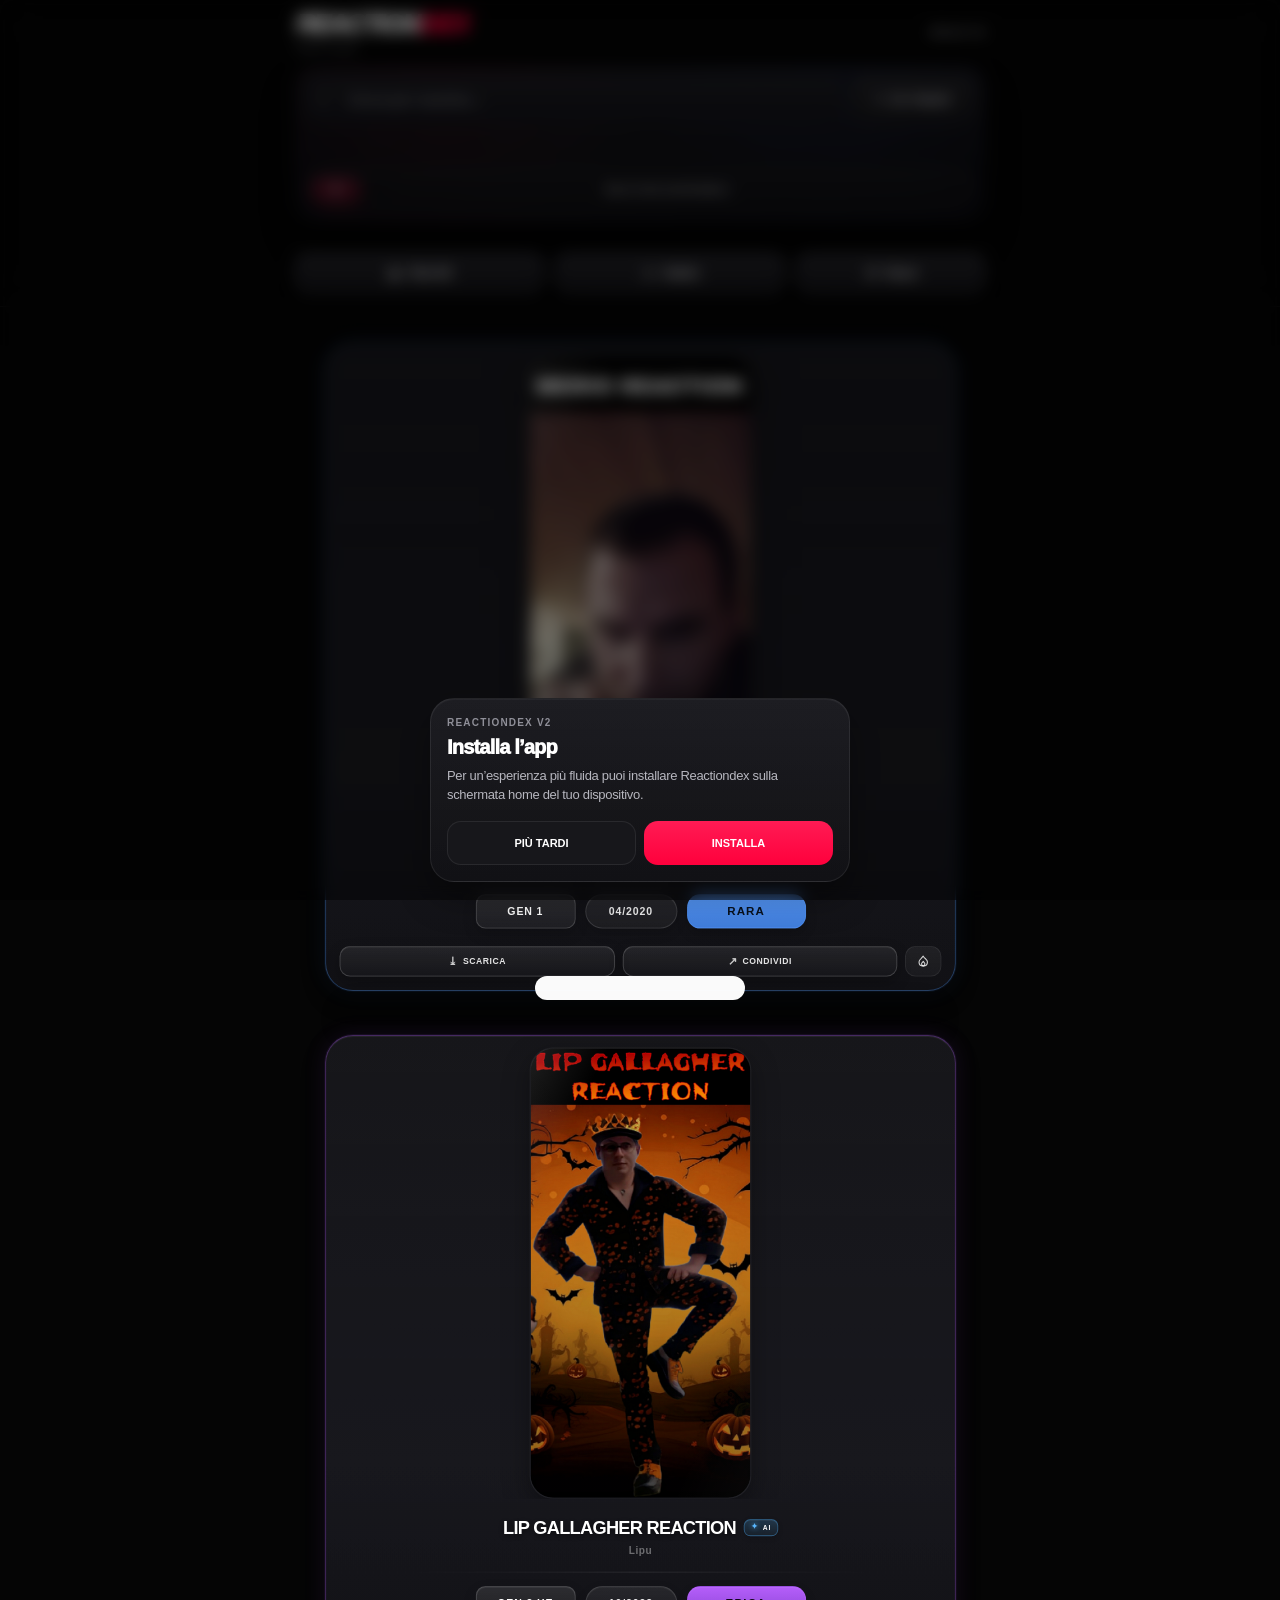
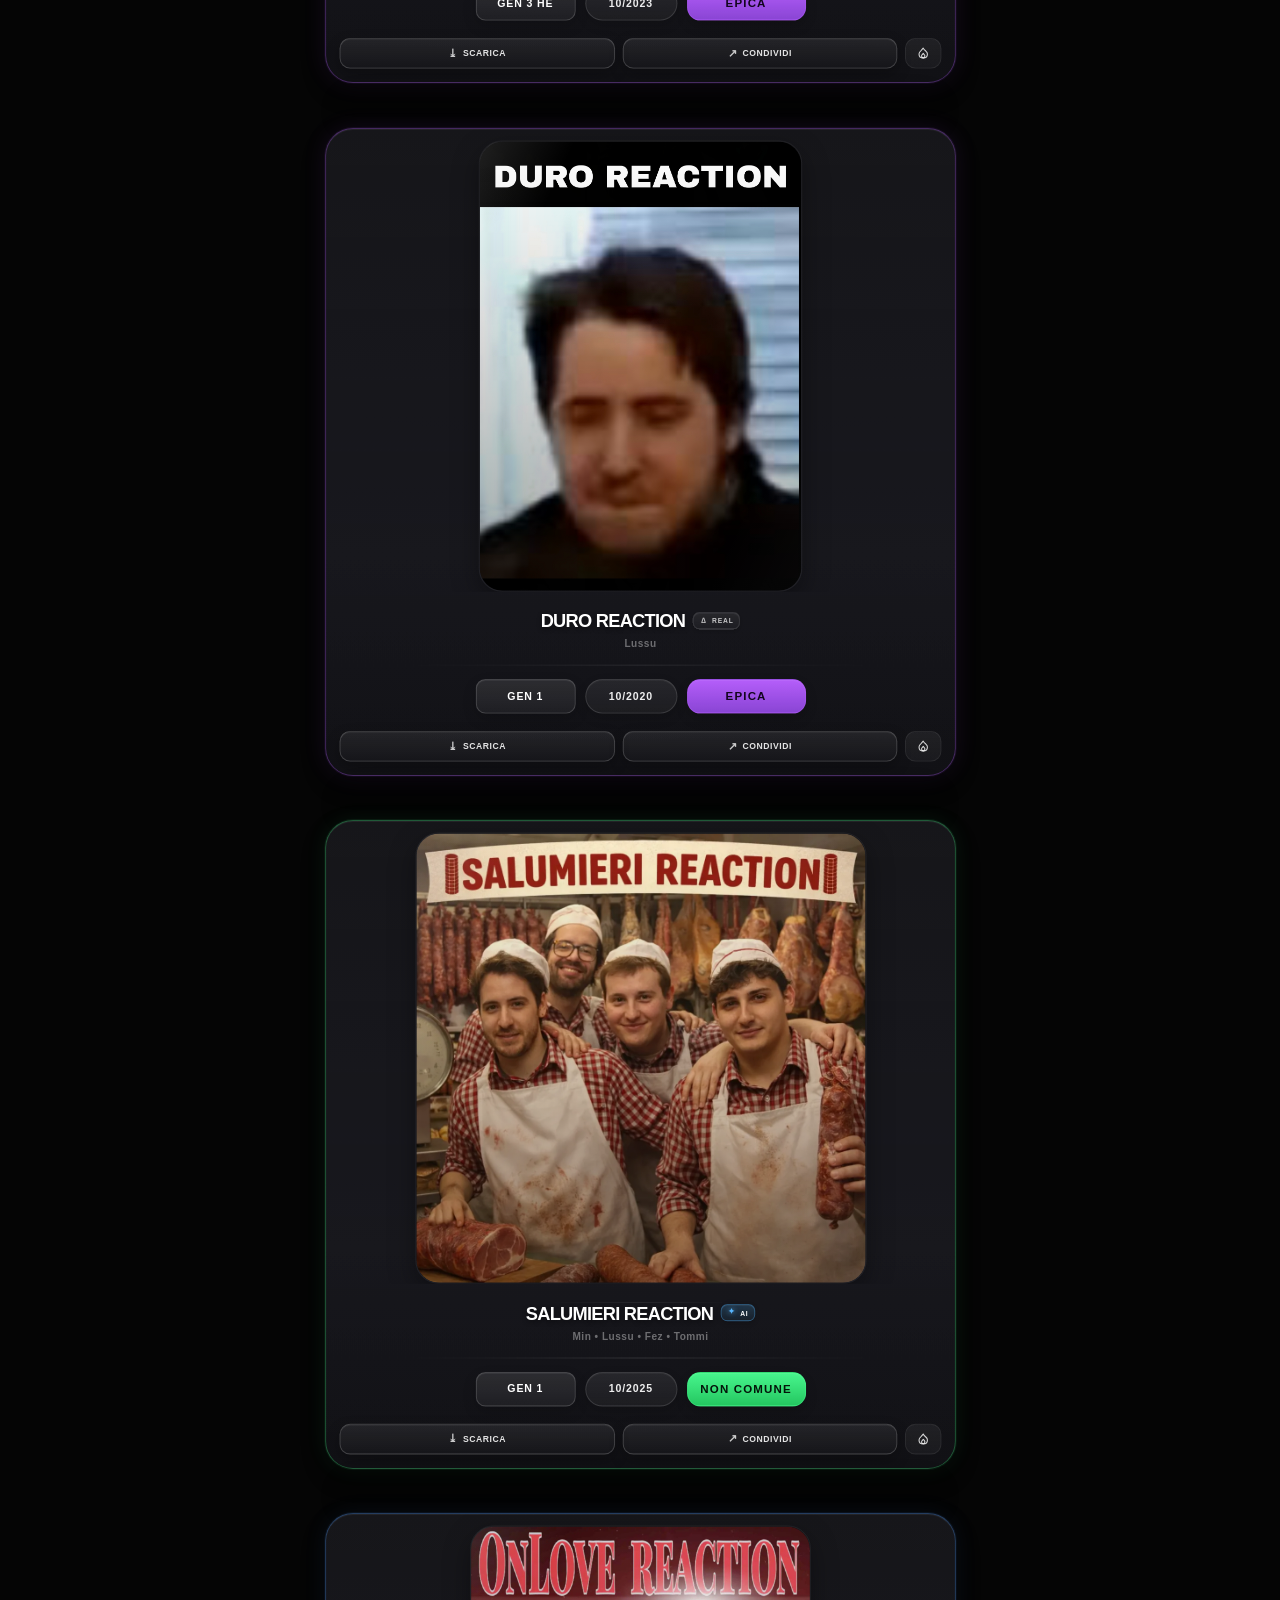
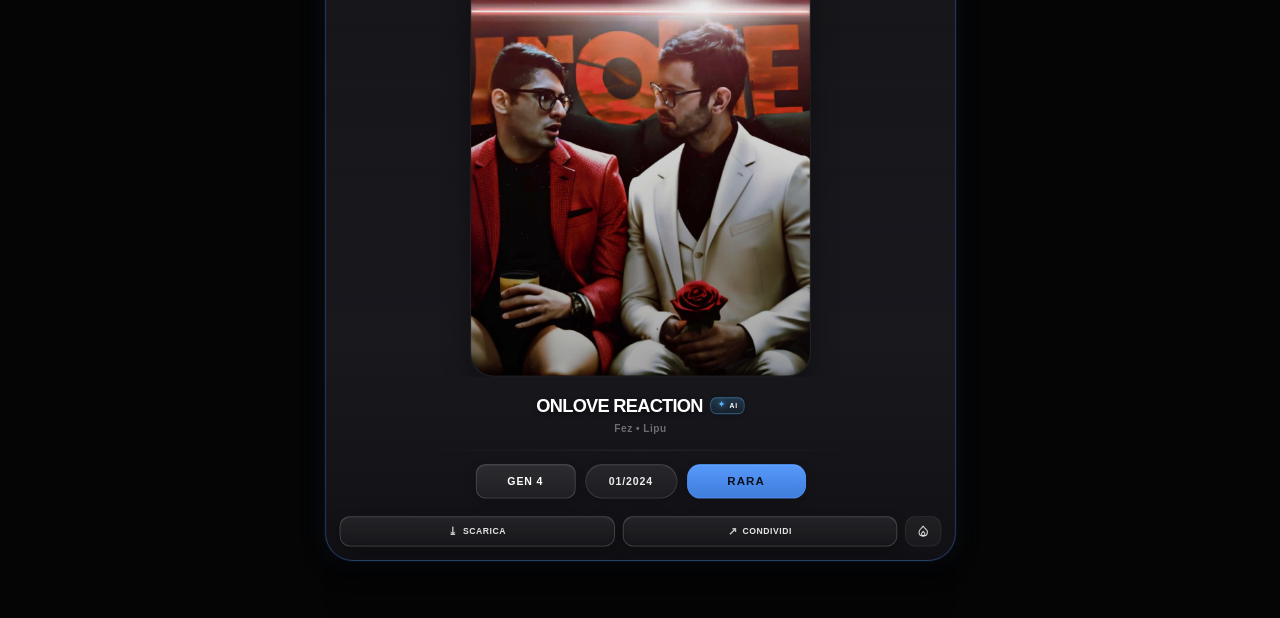
==== commit dc8b36a9: "Rename index (16).html to index.html" ====
--- a/index.html
+++ b/index.html
@@ -2,16 +2,10 @@
 <html lang="it">
 <head>
   <meta charset="UTF-8" />
-  <meta name="viewport" content="width=device-width, initial-scale=1.0, maximum-scale=1.0, user-scalable=no" />
-  
-  
-  
-
-  
-  
-  
-  
-  
+  <meta
+    name="viewport"
+    content="width=device-width, initial-scale=1.0, maximum-scale=1.0, user-scalable=no"
+  />
   <title>Reactiondex V2</title>
 
   <link rel="manifest" href="./manifest.webmanifest" />
@@ -48,7 +42,12 @@
             />
           </div>
 
-          <button class="mode-toggle-btn" id="semanticToggleBtn" type="button" aria-pressed="false">
+          <button
+            class="mode-toggle-btn"
+            id="semanticToggleBtn"
+            type="button"
+            aria-pressed="false"
+          >
             <span class="mode-toggle-indicator"></span>
             <span class="mode-toggle-text"></span>
           </button>
@@ -57,7 +56,10 @@
         <div class="search-sub-row"></div>
 
         <div class="search-action-row" id="searchActionRow">
-          <button class="search-run-btn" id="runSemanticSearchBtn" type="button">Analizza</button>
+          <button class="search-run-btn" id="runSemanticSearchBtn" type="button">
+            Analizza
+          </button>
+
           <div class="search-loader" id="searchLoader" aria-hidden="true">
             <span class="loader-spinner"></span>
           </div>
@@ -65,6 +67,7 @@
 
         <div class="search-ticker" id="searchTicker" aria-hidden="true">
           <div class="search-ticker-count" id="searchTickerCount">0</div>
+
           <div class="search-ticker-viewport">
             <div class="search-ticker-track" id="searchTickerTrack"></div>
           </div>
@@ -74,17 +77,25 @@
       <div class="toolbar-strip">
         <button class="tool-btn tool-btn-main" id="tuningTrigger" type="button">
           <span class="tool-ic">◈</span>
-          <span class="tool-txt" id="tuningLabel">Filtri RX</span>
+          <span class="tool-txt" id="tuningLabel">RX Studio</span>
           <span class="tool-counter" id="filterCount">0</span>
         </button>
 
         <button class="tool-btn" id="favoritesToggleBtn" type="button">
           <span class="tool-ic hotlist-icon" aria-hidden="true">
-            <svg viewBox="0 0 24 24" fill="none" stroke="currentColor" stroke-width="1.9" stroke-linecap="round" stroke-linejoin="round">
+            <svg
+              viewBox="0 0 24 24"
+              fill="none"
+              stroke="currentColor"
+              stroke-width="1.9"
+              stroke-linecap="round"
+              stroke-linejoin="round"
+            >
               <path d="M12 2.8c.9 2.2 2.7 3.7 4.6 5.3 1.7 1.4 2.9 3 2.9 5.4 0 4.3-3.2 7.2-7.5 7.2S4.5 17.8 4.5 13.5c0-2.7 1.6-4.5 3.5-6.2 1.7-1.6 3-2.9 4-4.5Z"/>
               <path d="M12 12.2c.7 1 1.8 1.7 2.4 2.8.5.8.6 1.5.6 2.1 0 1.8-1.3 3-3 3s-3-1.2-3-3c0-.9.4-1.8 1.1-2.6.6-.7 1.2-1.3 1.9-2.3Z"/>
             </svg>
           </span>
+
           <span class="tool-txt">Hotlist</span>
           <span class="tool-counter" id="favoritesCount">0</span>
         </button>
@@ -109,7 +120,7 @@
 
     <div class="hotlist-ai-panel" id="hotlistAiPanel">
       <button id="analyzeHotlistBtn" type="button">
-        Scopri la tua RX Identity
+        Mostra l'analisi del Ministro
       </button>
     </div>
 
@@ -122,8 +133,7 @@
 
       <div class="pane-header">
         <div class="pane-title-wrap">
-          <h2>Filtri RX</h2>
-          
+          <h2>RX Studio</h2>
         </div>
 
         <div class="pane-meta">
@@ -135,72 +145,123 @@
       <div class="modal-content-scroll">
         <div class="section">
           <span class="section-title">Origine</span>
+
           <div class="opt-grid opt-grid-2">
-            <button class="opt-box" type="button" data-type="imageSource" data-value="real">Real</button>
-            <button class="opt-box" type="button" data-type="imageSource" data-value="ai">AI</button>
+            <button class="opt-box" type="button" data-type="imageSource" data-value="real">
+              Real
+            </button>
+            <button class="opt-box" type="button" data-type="imageSource" data-value="ai">
+              AI
+            </button>
+          </div>
+        </div>
+
+        <div class="section">
+          <span class="section-title">Categoria</span>
+
+          <div class="opt-grid opt-grid-2">
+            <button class="opt-box" type="button" data-type="categories" data-value="Comica">
+              Comica
+            </button>
+            <button class="opt-box" type="button" data-type="categories" data-value="Gruppo">
+              Gruppo
+            </button>
+            <button class="opt-box" type="button" data-type="categories" data-value="Personaggio">
+              Personaggio
+            </button>
+            <button class="opt-box" type="button" data-type="categories" data-value="Meme">
+              Meme
+            </button>
+            <button class="opt-box" type="button" data-type="categories" data-value="Hot">
+              Hot
+            </button>
+            <button class="opt-box" type="button" data-type="categories" data-value="Coppia">
+              Coppia
+            </button>
+            <button class="opt-box" type="button" data-type="categories" data-value="Serie TV">
+              Serie TV
+            </button>
           </div>
         </div>
 
         <div class="section">
           <span class="section-title">Creator</span>
+
           <div class="opt-grid opt-grid-2 opt-grid-creator">
             <button class="opt-box" type="button" data-type="creator" data-value="Min">Min</button>
             <button class="opt-box" type="button" data-type="creator" data-value="Lussu">Lussu</button>
             <button class="opt-box" type="button" data-type="creator" data-value="Fez">Fez</button>
             <button class="opt-box" type="button" data-type="creator" data-value="Tommi">Tommi</button>
             <button class="opt-box" type="button" data-type="creator" data-value="Frec">Frec</button>
-            
             <button class="opt-box" type="button" data-type="creator" data-value="Lipu">Lipu</button>
-            <button class="opt-box" type="button" data-type="creator" data-value="__others__">Altri creator</button>
+            <button class="opt-box" type="button" data-type="creator" data-value="__others__">
+              Altri creator
+            </button>
           </div>
         </div>
 
         <div class="section">
           <span class="section-title">Generazione</span>
+
           <div class="opt-grid opt-grid-3">
             <button class="opt-box" type="button" data-type="gen" data-value="GEN 1">GEN 1</button>
             <button class="opt-box" type="button" data-type="gen" data-value="GEN 2">GEN 2</button>
             <button class="opt-box" type="button" data-type="gen" data-value="GEN 3">GEN 3</button>
+
+            <button class="opt-box" type="button" data-type="gen" data-value="GEN 4">GEN 4</button>
+            <button class="opt-box" type="button" data-type="gen" data-value="GEN 5">GEN 5</button>
+          </div>
+        </div>
+
+        <div class="section">
+          <span class="section-title">Status</span>
+
+          <div class="opt-grid opt-grid-2">
+            <button class="opt-box" type="button" data-type="rarity" data-value="Comune">
+              Comune
+            </button>
+            <button class="opt-box" type="button" data-type="rarity" data-value="Popolare">
+              Popolare
+            </button>
+            <button class="opt-box" type="button" data-type="rarity" data-value="Iconica">
+              Iconica
+            </button>
             
-            <button class="opt-box" type="button" data-type="gen" data-value="GEN 3 HE">GEN 3 <br /> <i style="color: greenyellow;">Halloween edition</i></button>
-            
-             <button class="opt-box" type="button" data-type="gen" data-value="GEN 4">GEN 4</button>
-             
-             
-             <button class="opt-box" type="button" data-type="gen" data-value="GEN 5">GEN 5</button>
-            
-            
-            
-          </div>
-        </div>
-
-        <div class="section">
-          <span class="section-title">Rarità</span>
-          <div class="opt-grid opt-grid-2">
-            <button class="opt-box" type="button" data-type="rarity" data-value="Comune">Comune</button>
-            <button class="opt-box" type="button" data-type="rarity" data-value="Non Comune">Non Comune</button>
-            <button class="opt-box" type="button" data-type="rarity" data-value="Rara">Rara</button>
-            <button class="opt-box" type="button" data-type="rarity" data-value="Epica">Epica</button>
-            <button class="opt-box" type="button" data-type="rarity" data-value="Leggendaria">Leggendaria</button>
+            <button class="opt-box" type="button" data-type="rarity" data-value="Leggendaria">
+              Leggendaria
+            </button>
           </div>
         </div>
 
         <div class="section">
           <span class="section-title">Anno</span>
+
           <div class="opt-grid opt-grid-3">
+            <button class="opt-box" type="button" data-type="year" data-value="2020">2020</button>
+            <button class="opt-box" type="button" data-type="year" data-value="2021">2021</button>
+            <button class="opt-box" type="button" data-type="year" data-value="2022">2022</button>
             <button class="opt-box" type="button" data-type="year" data-value="2023">2023</button>
             <button class="opt-box" type="button" data-type="year" data-value="2024">2024</button>
             <button class="opt-box" type="button" data-type="year" data-value="2025">2025</button>
+            <button class="opt-box" type="button" data-type="year" data-value="2026">2026</button>
           </div>
         </div>
 
         <div class="section">
           <span class="section-title">Mese</span>
+
           <div class="opt-grid opt-grid-3">
             <button class="opt-box" type="button" data-type="month" data-value="Gennaio">Gen</button>
             <button class="opt-box" type="button" data-type="month" data-value="Febbraio">Feb</button>
             <button class="opt-box" type="button" data-type="month" data-value="Marzo">Mar</button>
+            <button class="opt-box" type="button" data-type="month" data-value="Aprile">Apr</button>
+            <button class="opt-box" type="button" data-type="month" data-value="Maggio">Mag</button>
+            <button class="opt-box" type="button" data-type="month" data-value="Giugno">Giu</button>
+            <button class="opt-box" type="button" data-type="month" data-value="Luglio">Lug</button>
+            <button class="opt-box" type="button" data-type="month" data-value="Agosto">Ago</button>
+            <button class="opt-box" type="button" data-type="month" data-value="Settembre">Set</button>
             <button class="opt-box" type="button" data-type="month" data-value="Ottobre">Ott</button>
+            <button class="opt-box" type="button" data-type="month" data-value="Novembre">Nov</button>
             <button class="opt-box" type="button" data-type="month" data-value="Dicembre">Dic</button>
           </div>
         </div>
@@ -221,23 +282,28 @@
     <div class="install-prompt-card">
       <div class="install-prompt-topline">Reactiondex V2</div>
       <h3>Installa l’app</h3>
-      <p>Per un’esperienza più fluida puoi installare Reactiondex sulla schermata home del tuo dispositivo.</p>
+      <p>
+        Per un’esperienza più fluida puoi installare Reactiondex sulla schermata home del tuo dispositivo.
+      </p>
 
       <div class="install-prompt-actions">
-        <button class="install-prompt-secondary" id="dismissInstallPromptBtn" type="button">Più tardi</button>
-        <button class="install-prompt-primary" id="confirmInstallPromptBtn" type="button">Installa</button>
+        <button class="install-prompt-secondary" id="dismissInstallPromptBtn" type="button">
+          Più tardi
+        </button>
+        <button class="install-prompt-primary" id="confirmInstallPromptBtn" type="button">
+          Installa
+        </button>
       </div>
     </div>
   </div>
 
   <div class="rx-insight-overlay" id="rxInsightOverlay" aria-hidden="true">
     <div class="rx-insight-card">
-    
-
       <div class="rx-insight-loading" id="rxInsightLoading">
         <div class="rx-insight-loader-bar">
           <span class="rx-insight-loader-fill"></span>
         </div>
+
         <div class="rx-insight-loading-copy" id="rxInsightLoadingCopy">
           Sto leggendo il tuo caos interiore RX...
         </div>
@@ -246,11 +312,17 @@
       <div class="rx-insight-result" id="rxInsightResult" hidden>
         <div class="rx-insight-header rx-insight-header-single">
           <div class="rx-insight-heading-wrap">
-        
             <h3 id="rxInsightTitle">Drama Sniper</h3>
           </div>
 
-          <button class="rx-insight-close" id="closeRxInsightBtn" type="button" aria-label="Chiudi">✕</button>
+          <button
+            class="rx-insight-close"
+            id="closeRxInsightBtn"
+            type="button"
+            aria-label="Chiudi"
+          >
+            ✕
+          </button>
         </div>
 
         <div class="rx-insight-body-single">
@@ -260,6 +332,8 @@
     </div>
   </div>
 
+  <div id="statusToast" class="status-toast" aria-live="polite" aria-atomic="true"></div>
+
   <script type="module" src="./assets/js/app.js"></script>
 </body>
-</html>+</html>
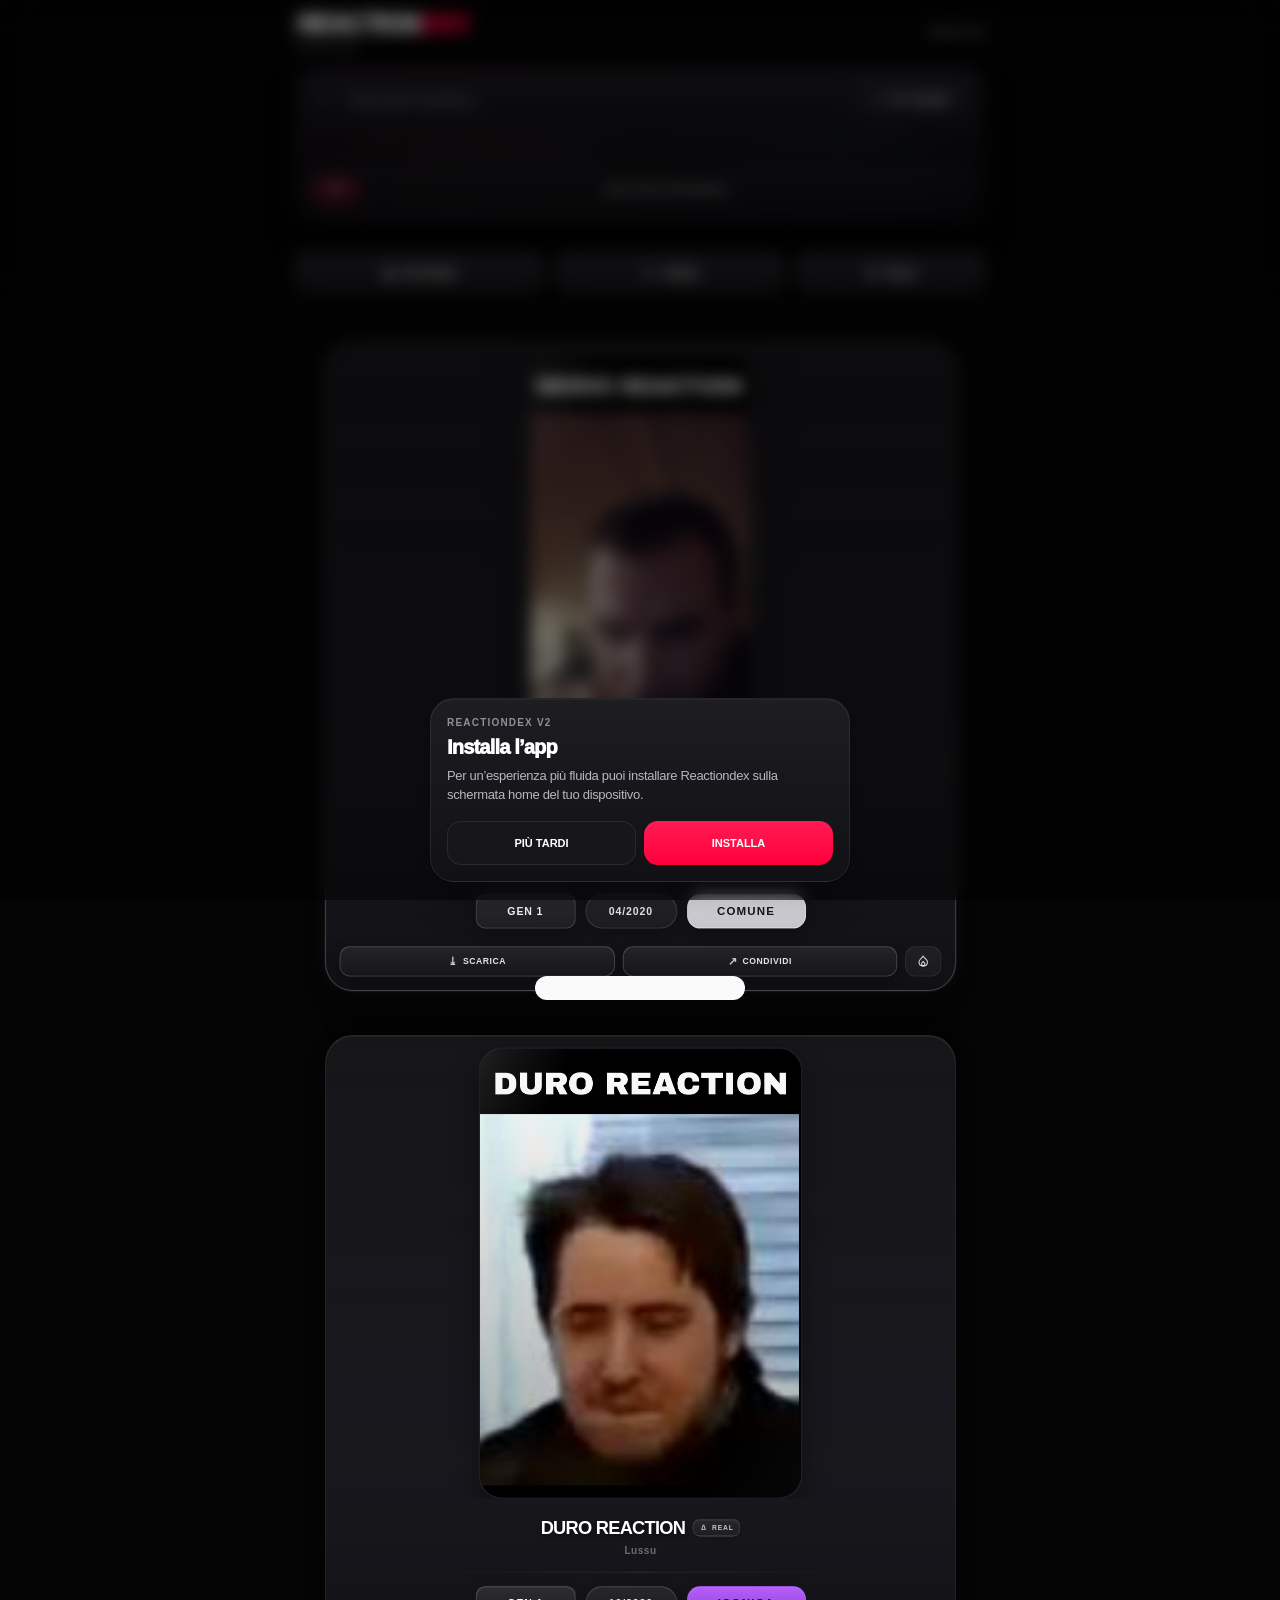
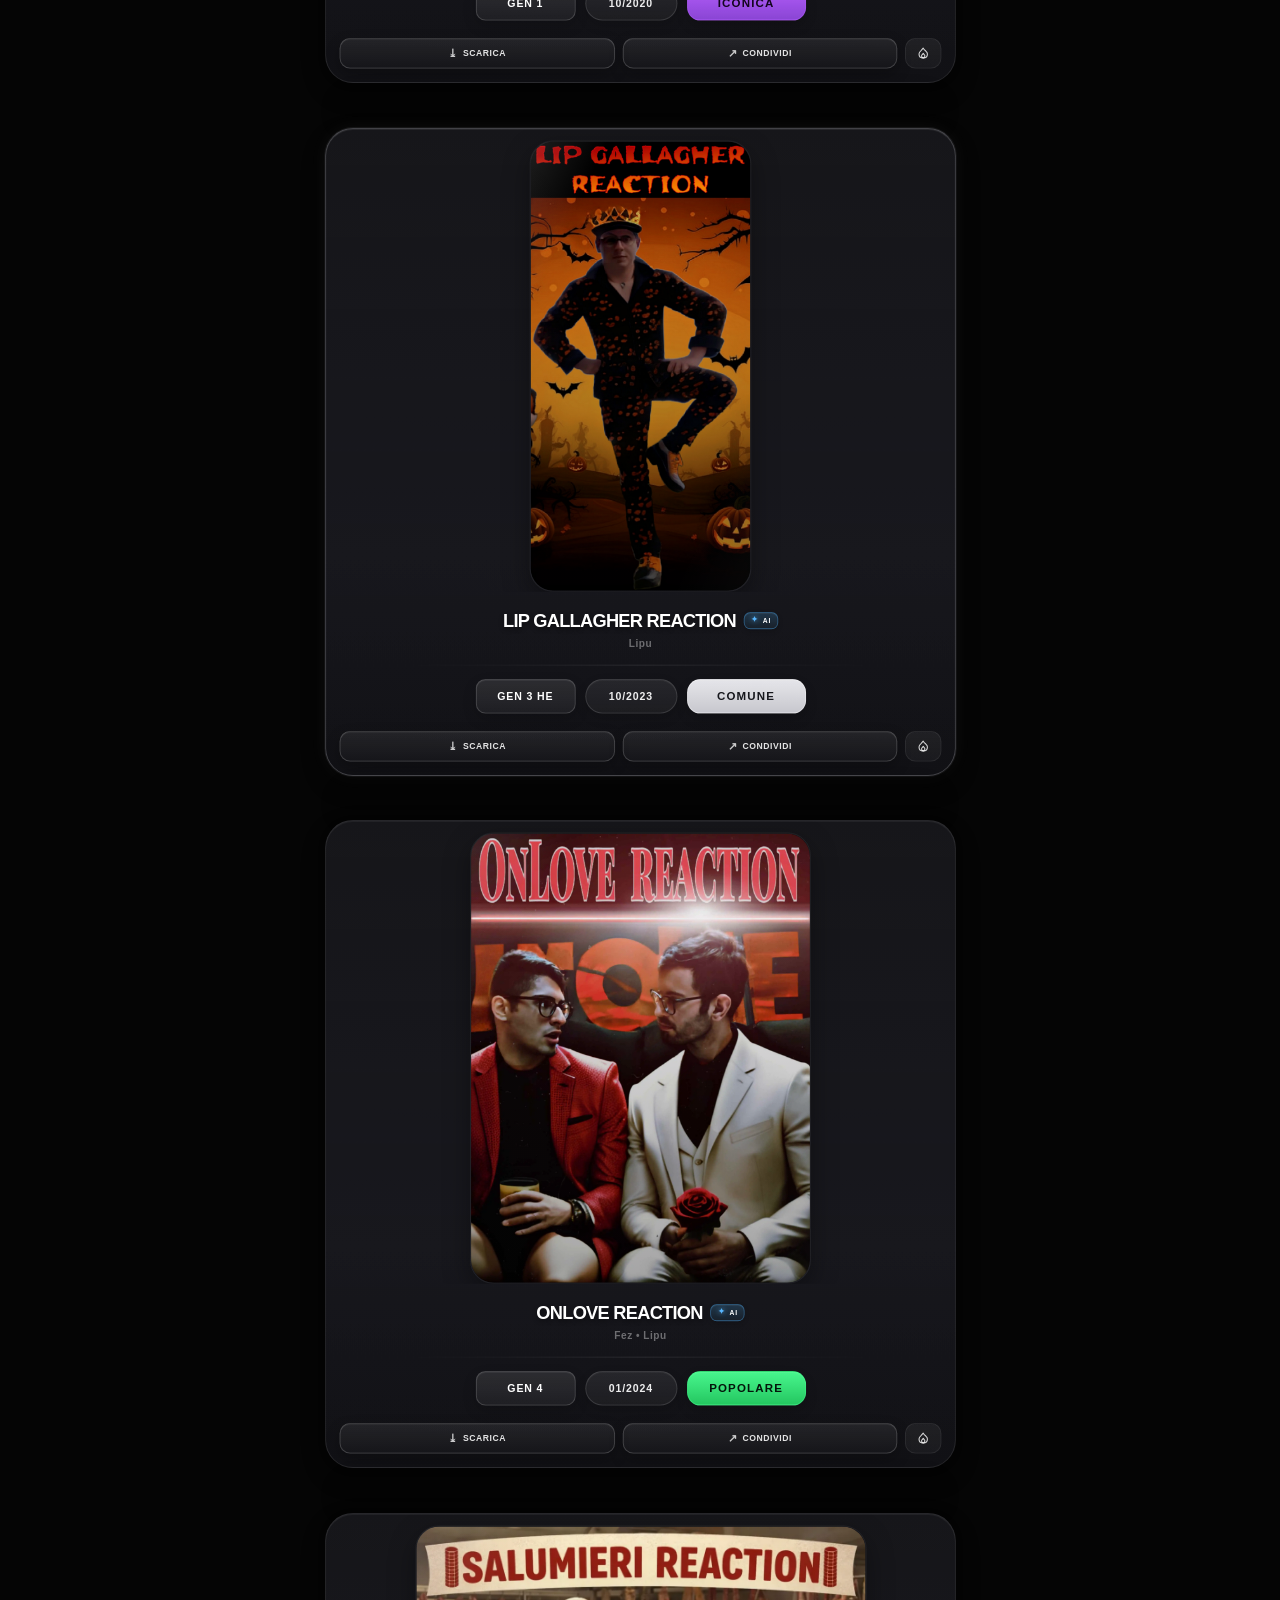
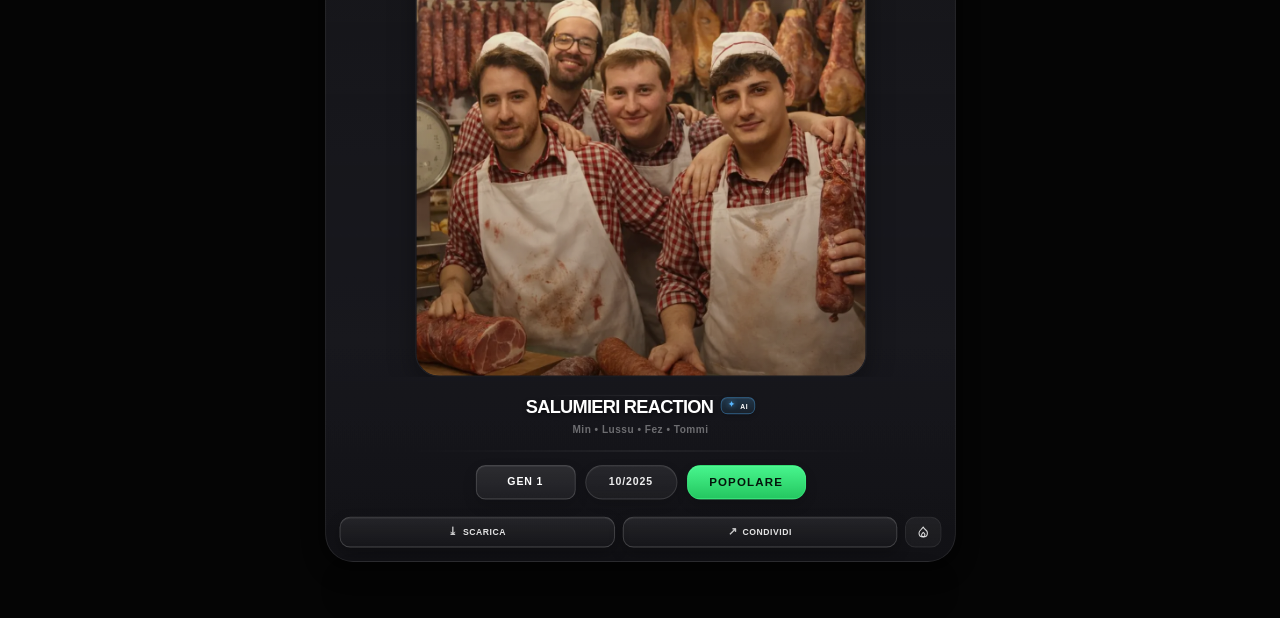
==== commit 790e549e: "Update apple-mobile-web-app-title in index.html" ====
--- a/index.html
+++ b/index.html
@@ -12,7 +12,7 @@
   <meta name="theme-color" content="#050505" />
   <meta name="apple-mobile-web-app-capable" content="yes" />
   <meta name="apple-mobile-web-app-status-bar-style" content="black-translucent" />
-  <meta name="apple-mobile-web-app-title" content="Reactiondex V2" />
+  <meta name="apple-mobile-web-app-title" content="Reactiondex" />
 
   <link rel="stylesheet" href="./assets/css/styles.css" />
 </head>
--- a/assets/css/styles.css
+++ b/assets/css/styles.css
@@ -4949,4 +4949,1065 @@
 
 .ship-rx-box.is-holding::after{
   animation:shipSweep 1.15s linear infinite;
-}+}
+
+
+
+
+/* =========================================================
+   RX STUDIO UPDATE
+   caroselli + origine + anno/mese + chips uniformi
+========================================================= */
+
+/* ---------- MODAL CONTENT SPACING ---------- */
+
+.modal-content-scroll{
+  display:flex;
+  flex-direction:column;
+  gap:18px;
+}
+
+.section{
+  display:flex;
+  flex-direction:column;
+  gap:12px;
+}
+
+.section-title{
+  display:block;
+  font-size:12px;
+  line-height:1;
+  letter-spacing:.20em;
+  text-transform:uppercase;
+  font-weight:800;
+  color:rgba(255,255,255,.52);
+}
+
+/* ---------- ORIGINE ---------- */
+
+.opt-grid-2{
+  display:grid;
+  grid-template-columns:repeat(2, minmax(0, 1fr));
+  gap:12px;
+}
+
+.opt-grid-2 .opt-box{
+  min-height:56px;
+  border-radius:18px;
+}
+
+/* ---------- BASE FILTER CHIP ---------- */
+
+.opt-box{
+  appearance:none;
+  -webkit-appearance:none;
+  border:none;
+  outline:none;
+  cursor:pointer;
+
+  position:relative;
+  overflow:hidden;
+
+  display:flex;
+  align-items:center;
+  justify-content:center;
+  gap:6px;
+
+  min-height:54px;
+  padding:0 14px;
+
+  border-radius:18px;
+
+  color:rgba(255,255,255,.92);
+  font-size:13px;
+  font-weight:800;
+  letter-spacing:.05em;
+  text-transform:uppercase;
+  text-align:center;
+
+  background:
+    linear-gradient(180deg, rgba(255,255,255,.055), rgba(255,255,255,.02)),
+    rgba(16,16,22,.92);
+
+  border:1px solid rgba(255,255,255,.10);
+
+  box-shadow:
+    inset 0 1px 0 rgba(255,255,255,.04),
+    0 10px 24px rgba(0,0,0,.22);
+
+  transition:
+    transform .16s ease,
+    border-color .16s ease,
+    background .16s ease,
+    box-shadow .16s ease,
+    color .16s ease;
+}
+
+.opt-box::before{
+  content:"";
+  position:absolute;
+  inset:0;
+  pointer-events:none;
+  background:
+    linear-gradient(125deg, transparent 0%, rgba(255,255,255,.06) 24%, transparent 48%);
+  transform:translateX(-140%);
+  opacity:.65;
+}
+
+.opt-box:hover{
+  transform:translateY(-1px);
+  border-color:rgba(255,255,255,.16);
+  box-shadow:
+    inset 0 1px 0 rgba(255,255,255,.05),
+    0 12px 28px rgba(0,0,0,.28);
+}
+
+.opt-box:active{
+  transform:translateY(0);
+}
+
+.opt-box:focus-visible{
+  border-color:rgba(255,110,150,.28);
+  box-shadow:
+    inset 0 1px 0 rgba(255,255,255,.05),
+    0 0 0 2px rgba(255,90,140,.08),
+    0 10px 26px rgba(0,0,0,.30);
+}
+
+.opt-box.active{
+  color:#fff;
+  border-color:rgba(255,80,130,.28);
+  background:
+    radial-gradient(circle at 50% 0%, rgba(255,60,120,.18), transparent 58%),
+    linear-gradient(180deg, rgba(255,255,255,.08), rgba(255,255,255,.03)),
+    rgba(20,10,18,.95);
+  box-shadow:
+    inset 0 1px 0 rgba(255,255,255,.06),
+    0 12px 30px rgba(255,35,95,.16);
+}
+
+.opt-box.active::before{
+  animation: rxChipSweep 1.05s ease 1;
+}
+
+@keyframes rxChipSweep{
+  0%{
+    transform:translateX(-140%);
+    opacity:0;
+  }
+  25%{
+    opacity:.7;
+  }
+  100%{
+    transform:translateX(140%);
+    opacity:0;
+  }
+}
+
+.opt-box-label{
+  display:block;
+  white-space:nowrap;
+}
+
+.opt-box-meta{
+  display:inline-flex;
+  align-items:center;
+  justify-content:center;
+  min-width:24px;
+  min-height:20px;
+  padding:0 6px;
+  border-radius:999px;
+  background:rgba(255,255,255,.06);
+  border:1px solid rgba(255,255,255,.08);
+  color:rgba(255,255,255,.72);
+  font-size:10px;
+  font-weight:800;
+  letter-spacing:.04em;
+  text-transform:none;
+}
+
+/* ---------- CAROUSELS ---------- */
+
+.opt-carousel{
+  display:flex;
+  align-items:stretch;
+  gap:12px;
+  overflow-x:auto;
+  overflow-y:hidden;
+  padding:2px 2px 6px;
+  scroll-snap-type:x proximity;
+  -webkit-overflow-scrolling:touch;
+  scrollbar-width:none;
+}
+
+.opt-carousel::-webkit-scrollbar{
+  display:none;
+}
+
+.opt-box-carousel{
+  flex:0 0 auto;
+  min-width:122px;
+  min-height:62px;
+  padding:10px 14px;
+  border-radius:20px;
+  display:flex;
+  flex-direction:column;
+  align-items:center;
+  justify-content:center;
+  gap:5px;
+  scroll-snap-align:start;
+}
+
+.opt-carousel-creators .opt-box-carousel{
+  min-width:128px;
+}
+
+.opt-carousel-categories .opt-box-carousel{
+  min-width:128px;
+}
+
+.opt-carousel-generations .opt-box-carousel{
+  min-width:114px;
+}
+
+.opt-carousel-rarity .opt-box-carousel{
+  min-width:138px;
+}
+
+/* ---------- LEGACY SMALL GRIDS ---------- */
+
+.opt-grid-3{
+  display:grid;
+  grid-template-columns:repeat(3, minmax(0, 1fr));
+  gap:10px;
+}
+
+.opt-grid-creator{
+  gap:10px;
+}
+
+/* ---------- DATE SPLIT SECTION ---------- */
+
+.section-date-split{
+  margin-top:2px;
+}
+
+.date-split-grid{
+  display:grid;
+  grid-template-columns:108px minmax(0, 1fr);
+  gap:16px;
+  align-items:start;
+}
+
+.date-col{
+  min-width:0;
+}
+
+.date-col .section-title{
+  margin-bottom:10px;
+}
+
+/* ---------- YEAR STEPPER ---------- */
+
+
+
+.date-year-stepper{
+  display:flex;
+  flex-direction:column;
+  align-items:center;
+  justify-content:center;
+  gap:7px;
+  min-height:126px;
+  margin-top:8px;
+}
+
+.date-year-arrow{
+  width:30px;
+  height:30px;
+  border-radius:10px;
+  border:1px solid rgba(255,255,255,.12);
+  background:
+    linear-gradient(180deg, rgba(255,255,255,.06), rgba(255,255,255,.02)),
+    rgba(18,18,26,.95);
+  color:rgba(255,255,255,.88);
+  font-size:14px;
+  font-weight:900;
+  display:flex;
+  align-items:center;
+  justify-content:center;
+  box-shadow:
+    inset 0 1px 0 rgba(255,255,255,.04),
+    0 8px 18px rgba(0,0,0,.24);
+  transition:
+    transform .16s ease,
+    border-color .16s ease,
+    opacity .16s ease;
+}
+
+.date-year-arrow:hover{
+  transform:translateY(-1px);
+  border-color:rgba(255,255,255,.18);
+}
+
+.date-year-arrow.is-disabled,
+.date-year-arrow:disabled{
+  opacity:.34;
+  pointer-events:none;
+}
+
+.date-year-display{
+  width:100%;
+  max-width:92px;
+  min-height:72px;
+  padding:10px 8px;
+  border-radius:20px;
+  display:flex;
+  flex-direction:column;
+  align-items:center;
+  justify-content:center;
+  gap:4px;
+}
+
+.date-year-caption{
+  font-size:9px;
+  line-height:1;
+  text-transform:uppercase;
+  letter-spacing:.18em;
+  color:rgba(255,255,255,.42);
+  font-weight:800;
+}
+
+.date-year-value{
+  font-size:22px;
+  line-height:1;
+  font-weight:950;
+  letter-spacing:.04em;
+  color:rgba(255,255,255,.96);
+}
+
+/* ---------- MONTH GRID ---------- */
+
+.date-month-grid{
+  display:grid;
+  grid-template-columns:repeat(4, minmax(0, 1fr));
+  gap:10px;
+}
+
+.date-month-mini{
+  min-width:0;
+  width:100%;
+  min-height:52px;
+  padding:0;
+  border-radius:18px;
+  display:flex;
+  align-items:center;
+  justify-content:center;
+  font-size:12px;
+  font-weight:800;
+  letter-spacing:.08em;
+  text-transform:uppercase;
+}
+
+/* ---------- STATUS / RARITY LONG LABELS ---------- */
+
+.opt-carousel-rarity .opt-box-label,
+.opt-grid-2 .opt-box .opt-box-label{
+  white-space:normal;
+}
+
+/* ---------- MINI CHIPS PREVIEW ---------- */
+
+.active-filters-preview{
+  display:flex;
+  flex-wrap:wrap;
+  gap:8px;
+}
+
+.mini-chip{
+  min-height:26px;
+  display:inline-flex;
+  align-items:center;
+  justify-content:center;
+  padding:0 10px;
+  border-radius:999px;
+  background:rgba(255,255,255,.045);
+  border:1px solid rgba(255,255,255,.08);
+  color:rgba(255,255,255,.72);
+  font-size:10px;
+  font-weight:800;
+  letter-spacing:.04em;
+  text-transform:uppercase;
+}
+
+/* ---------- TOOLBAR LABEL UPDATE ---------- */
+
+#tuningLabel{
+  white-space:nowrap;
+}
+
+/* ---------- SHIP BOX SMALL VISUAL ALIGN ---------- */
+
+.ship-rx-wrap{
+  min-width:108px;
+}
+
+.ship-rx-wrap-empty{
+  min-width:108px;
+}
+
+/* ---------- RESPONSIVE ---------- */
+
+@media (max-width:560px){
+  .modal-content-scroll{
+    gap:16px;
+  }
+
+  .section{
+    gap:10px;
+  }
+
+  .opt-carousel{
+    gap:10px;
+    padding-bottom:4px;
+  }
+
+  .opt-box{
+    min-height:52px;
+    font-size:12px;
+    letter-spacing:.04em;
+    padding:0 12px;
+  }
+
+  .opt-box-carousel{
+    min-height:58px;
+    border-radius:18px;
+    min-width:114px;
+    padding:10px 12px;
+  }
+
+  .opt-carousel-creators .opt-box-carousel{
+    min-width:120px;
+  }
+
+  .opt-carousel-categories .opt-box-carousel{
+    min-width:120px;
+  }
+
+  .opt-carousel-generations .opt-box-carousel{
+    min-width:106px;
+  }
+
+  .opt-carousel-rarity .opt-box-carousel{
+    min-width:130px;
+  }
+
+  .date-split-grid{
+    grid-template-columns:100px minmax(0, 1fr);
+    gap:12px;
+  }
+
+  .date-year-stepper{
+    min-height:118px;
+    gap:6px;
+    margin-top:2px;
+  }
+
+  .date-year-arrow{
+    width:28px;
+    height:28px;
+    font-size:13px;
+  }
+
+  .date-year-display{
+    max-width:88px;
+    min-height:68px;
+    padding:9px 8px;
+  }
+
+  .date-year-value{
+    font-size:20px;
+  }
+
+  .date-month-grid{
+    gap:8px;
+  }
+
+  .date-month-mini{
+    min-height:48px;
+    font-size:11px;
+  }
+}
+
+
+
+
+.date-year-stepper{
+  margin-top:8px;
+}
+
+
+.date-year-stepper{
+  margin-top:18px;
+}
+
+
+#tuningModal .modal-pane {
+  position: relative;
+}
+
+.preset-overlay-in-studio {
+  position: absolute;
+  inset: 0;
+  z-index: 50;
+  display: none;
+  align-items: flex-end;
+  justify-content: center;
+  padding: 18px;
+  background: rgba(4, 4, 8, 0.72);
+  backdrop-filter: blur(10px);
+  -webkit-backdrop-filter: blur(10px);
+  border-radius: 34px;
+}
+
+.preset-overlay-in-studio.visible {
+  display: flex;
+}
+
+.preset-modal-card {
+  width: 100%;
+  max-width: 100%;
+}
+
+
+
+/* =========================
+   PRESET / RX STUDIO
+   ========================= */
+
+#tuningModal .modal-pane {
+  position: relative;
+  overflow: hidden;
+}
+
+/* titolo RX Studio nel pannello */
+.pane-title-wrap {
+  display: flex;
+  align-items: center;
+  gap: 10px;
+  flex-wrap: nowrap;
+}
+
+.pane-title-wrap h2,
+.pane-title-wrap .pane-title,
+.pane-header h2 {
+  font-size: 11px;
+  line-height: 1;
+  letter-spacing: 0.18em;
+  text-transform: uppercase;
+}
+
+/* overlay interno a RX Studio */
+.preset-overlay,
+.preset-overlay-in-studio {
+  position: absolute;
+  inset: 0;
+  z-index: 60;
+  display: none;
+  align-items: flex-start;
+  justify-content: center;
+  padding: 10px 14px 14px;
+  background:
+    linear-gradient(180deg, rgba(6, 6, 10, 0.18), rgba(6, 6, 10, 0.72)),
+    rgba(4, 4, 8, 0.58);
+  backdrop-filter: blur(12px);
+  -webkit-backdrop-filter: blur(12px);
+  border-radius: 34px;
+}
+
+.preset-overlay.visible,
+.preset-overlay-in-studio.visible {
+  display: flex;
+}
+
+/* card modale */
+.preset-modal-card,
+.preset-modal-card-small {
+  width: 100%;
+  max-width: 100%;
+  align-self: flex-start;
+  margin-top: 0;
+  border-radius: 28px;
+  padding: 16px 16px 14px;
+  background:
+    linear-gradient(180deg, rgba(255, 255, 255, 0.06), rgba(255, 255, 255, 0.025)),
+    rgba(12, 12, 18, 0.96);
+  border: 1px solid rgba(255, 255, 255, 0.08);
+  box-shadow:
+    0 28px 70px rgba(0, 0, 0, 0.46),
+    inset 0 1px 0 rgba(255, 255, 255, 0.05);
+  overflow: hidden;
+}
+
+/* header modali */
+.preset-modal-header {
+  display: flex;
+  align-items: flex-start;
+  justify-content: space-between;
+  gap: 14px;
+  margin-bottom: 14px;
+}
+
+.preset-modal-title-wrap {
+  display: flex;
+  flex-direction: column;
+  gap: 4px;
+}
+
+.preset-modal-kicker {
+  font-size: 8px;
+  line-height: 1;
+  font-weight: 800;
+  letter-spacing: 0.16em;
+  text-transform: uppercase;
+  color: rgba(255, 255, 255, 0.40);
+}
+
+.preset-modal-title {
+  margin: 0;
+  font-size: 22px;
+  line-height: 1;
+  letter-spacing: -0.03em;
+  font-weight: 900;
+  color: #ffffff;
+}
+
+.preset-modal-close {
+  width: 40px;
+  height: 40px;
+  border: 0;
+  border-radius: 14px;
+  cursor: pointer;
+  flex: 0 0 auto;
+  color: rgba(255, 255, 255, 0.92);
+  background:
+    linear-gradient(180deg, rgba(255, 255, 255, 0.06), rgba(255, 255, 255, 0.03)),
+    rgba(18, 18, 24, 0.9);
+  border: 1px solid rgba(255, 255, 255, 0.08);
+  box-shadow: inset 0 1px 0 rgba(255, 255, 255, 0.04);
+}
+
+.preset-modal-close:active {
+  transform: scale(0.98);
+}
+
+/* empty state */
+.preset-empty-state {
+  display: flex;
+  flex-direction: column;
+  gap: 8px;
+  padding: 18px;
+  border-radius: 22px;
+  background: rgba(255, 255, 255, 0.03);
+  border: 1px solid rgba(255, 255, 255, 0.06);
+}
+
+.preset-empty-state strong {
+  font-size: 16px;
+  color: #fff;
+  letter-spacing: -0.02em;
+}
+
+.preset-empty-state span {
+  font-size: 13px;
+  line-height: 1.5;
+  color: rgba(255, 255, 255, 0.62);
+}
+
+/* lista preset */
+.preset-modal-body {
+  display: flex;
+  flex-direction: column;
+  gap: 12px;
+  max-height: min(52vh, 460px);
+  overflow-y: auto;
+  padding-right: 2px;
+}
+
+.preset-modal-body::-webkit-scrollbar {
+  width: 8px;
+}
+
+.preset-modal-body::-webkit-scrollbar-thumb {
+  background: rgba(255, 255, 255, 0.12);
+  border-radius: 999px;
+}
+
+.preset-item {
+  display: flex;
+  flex-direction: column;
+  gap: 12px;
+  padding: 16px;
+  border-radius: 22px;
+  background:
+    linear-gradient(180deg, rgba(255, 255, 255, 0.045), rgba(255, 255, 255, 0.02)),
+    rgba(16, 16, 22, 0.92);
+  border: 1px solid rgba(255, 255, 255, 0.07);
+  box-shadow:
+    inset 0 1px 0 rgba(255, 255, 255, 0.04),
+    0 12px 28px rgba(0, 0, 0, 0.16);
+}
+
+.preset-item.is-active {
+  border-color: rgba(255, 0, 85, 0.44);
+  box-shadow:
+    inset 0 1px 0 rgba(255, 255, 255, 0.04),
+    0 14px 34px rgba(255, 0, 85, 0.12);
+}
+
+.preset-item-top {
+  display: flex;
+  align-items: flex-start;
+  justify-content: space-between;
+  gap: 12px;
+}
+
+.preset-item-title-wrap {
+  display: flex;
+  flex-direction: column;
+  gap: 8px;
+  min-width: 0;
+}
+
+.preset-item-title {
+  font-size: 20px;
+  line-height: 1.1;
+  font-weight: 900;
+  letter-spacing: -0.03em;
+  color: #fff;
+  word-break: break-word;
+}
+
+.preset-item-badges {
+  display: flex;
+  flex-wrap: wrap;
+  gap: 8px;
+}
+
+.preset-mini-badge {
+  min-height: 26px;
+  display: inline-flex;
+  align-items: center;
+  padding: 0 10px;
+  border-radius: 999px;
+  font-size: 10px;
+  font-weight: 800;
+  letter-spacing: 0.12em;
+  text-transform: uppercase;
+  border: 1px solid rgba(255, 255, 255, 0.08);
+}
+
+.preset-default-badge {
+  color: #fff;
+  background: rgba(255, 255, 255, 0.06);
+}
+
+.preset-active-badge {
+  color: #fff;
+  background: rgba(255, 0, 85, 0.18);
+  border-color: rgba(255, 0, 85, 0.28);
+}
+
+/* summary */
+.preset-item-summary {
+  display: flex;
+  flex-direction: column;
+  gap: 6px;
+}
+
+.preset-item-line {
+  font-size: 13px;
+  line-height: 1.45;
+  color: rgba(255, 255, 255, 0.72);
+  word-break: break-word;
+}
+
+/* actions */
+.preset-item-actions {
+  display: grid;
+  grid-template-columns: repeat(3, minmax(0, 1fr));
+  gap: 10px;
+}
+
+.preset-action-btn {
+  min-height: 42px;
+  border-radius: 14px;
+  cursor: pointer;
+  font-size: 12px;
+  font-weight: 800;
+  letter-spacing: 0.08em;
+  text-transform: uppercase;
+  color: #fff;
+  background:
+    linear-gradient(180deg, rgba(255, 255, 255, 0.05), rgba(255, 255, 255, 0.025)),
+    rgba(20, 20, 28, 0.94);
+  border: 1px solid rgba(255, 255, 255, 0.08);
+  box-shadow: inset 0 1px 0 rgba(255, 255, 255, 0.03);
+}
+
+.preset-action-btn:active {
+  transform: scale(0.985);
+}
+
+.preset-action-btn-danger {
+  color: #ffb8c5;
+  border-color: rgba(255, 92, 130, 0.22);
+  background:
+    linear-gradient(180deg, rgba(255, 92, 130, 0.10), rgba(255, 92, 130, 0.04)),
+    rgba(20, 12, 16, 0.92);
+}
+
+/* save preset body */
+.preset-save-body {
+  display: flex;
+  flex-direction: column;
+  gap: 14px;
+}
+
+.preset-input-label {
+  font-size: 10px;
+  line-height: 1;
+  font-weight: 800;
+  letter-spacing: 0.16em;
+  text-transform: uppercase;
+  color: rgba(255, 255, 255, 0.46);
+}
+
+.preset-input {
+  width: 100%;
+  min-height: 52px;
+  border-radius: 16px;
+  padding: 0 16px;
+  outline: none;
+  color: #fff;
+  font-size: 15px;
+  font-weight: 700;
+  background:
+    linear-gradient(180deg, rgba(255,255,255,0.04), rgba(255,255,255,0.02)),
+    rgba(14,14,20,0.96);
+  border: 1px solid rgba(255,255,255,0.10);
+  box-shadow: inset 0 1px 0 rgba(255,255,255,0.04);
+}
+
+.preset-input::placeholder {
+  color: rgba(255,255,255,0.34);
+  font-weight: 600;
+}
+
+.preset-input:focus {
+  border-color: rgba(255, 0, 85, 0.34);
+  box-shadow:
+    0 0 0 3px rgba(255, 0, 85, 0.10),
+    inset 0 1px 0 rgba(255,255,255,0.04);
+}
+
+/* checkbox row */
+.preset-check-row {
+  display: flex;
+  align-items: center;
+  gap: 10px;
+  min-height: 24px;
+  font-size: 14px;
+  line-height: 1.4;
+  color: rgba(255,255,255,0.76);
+}
+
+.preset-check-row input[type="checkbox"] {
+  width: 18px;
+  height: 18px;
+  accent-color: #ff0055;
+}
+
+/* buttons row */
+.preset-actions-row {
+  display: grid;
+  grid-template-columns: 1fr 1fr;
+  gap: 12px;
+  margin-top: 4px;
+}
+
+/* pulsanti header RX Studio */
+.secondary-btn-preset-open,
+.icon-preset-save-btn {
+  border: 1px solid rgba(255, 255, 255, 0.08);
+  background:
+    linear-gradient(180deg, rgba(255,255,255,0.05), rgba(255,255,255,0.025)),
+    rgba(18, 18, 24, 0.92);
+  color: rgba(255,255,255,0.88);
+  box-shadow:
+    inset 0 1px 0 rgba(255,255,255,0.04),
+    0 8px 18px rgba(0,0,0,0.10);
+}
+
+.secondary-btn-preset-open {
+  min-height: 32px;
+  padding: 0 12px;
+  border-radius: 11px;
+  display: inline-flex;
+  align-items: center;
+  justify-content: center;
+  font-size: 10px;
+  letter-spacing: 0.14em;
+  text-transform: uppercase;
+  font-weight: 800;
+  cursor: pointer;
+  flex: 0 0 auto;
+}
+
+.secondary-btn-preset-open.is-active {
+  border-color: rgba(255, 0, 85, 0.28);
+  background:
+    linear-gradient(180deg, rgba(255, 0, 85, 0.14), rgba(255, 0, 85, 0.05)),
+    rgba(18, 18, 24, 0.94);
+  box-shadow:
+    inset 0 1px 0 rgba(255,255,255,0.04),
+    0 10px 22px rgba(255, 0, 85, 0.14);
+  color: #fff;
+}
+
+.icon-preset-save-btn {
+  width: 32px;
+  height: 32px;
+  min-width: 32px;
+  flex: 0 0 32px;
+  padding: 0;
+  margin: 0;
+  border-radius: 11px;
+  display: inline-flex;
+  align-items: center;
+  justify-content: center;
+  cursor: pointer;
+}
+
+.icon-preset-save-btn svg {
+  width: 15px;
+  height: 15px;
+  stroke: currentColor;
+}
+
+.icon-preset-save-btn:active,
+.secondary-btn-preset-open:active {
+  transform: scale(0.98);
+}
+
+/* responsive */
+@media (max-width: 480px) {
+  .preset-overlay,
+  .preset-overlay-in-studio {
+    padding: 10px 12px 12px;
+  }
+
+  .preset-modal-card,
+  .preset-modal-card-small {
+    border-radius: 24px;
+    padding: 14px 14px 12px;
+  }
+
+  .preset-modal-title {
+    font-size: 20px;
+  }
+
+  .preset-item-actions {
+    grid-template-columns: 1fr;
+  }
+
+  .preset-actions-row {
+    grid-template-columns: 1fr;
+  }
+
+  .preset-input {
+    min-height: 48px;
+    font-size: 14px;
+  }
+
+  .pane-title-wrap {
+    gap: 8px;
+  }
+}
+
+
+
+.preset-modal-title {
+  margin: 0;
+  font-size: 18px;
+  line-height: 1;
+  letter-spacing: -0.02em;
+  font-weight: 900;
+  color: #ffffff;
+}
+
+
+.preset-modal-kicker {
+  font-size: 7px;
+  line-height: 1;
+  font-weight: 800;
+  letter-spacing: 0.14em;
+  text-transform: uppercase;
+  color: rgba(255, 255, 255, 0.38);
+}
+
+
+
+.preset-overlay,
+.preset-overlay-in-studio {
+  position: absolute;
+  inset: 0;
+  z-index: 60;
+  display: flex;
+  align-items: flex-start;
+  justify-content: center;
+  padding: 10px 14px 14px;
+  background:
+    linear-gradient(180deg, rgba(6, 6, 10, 0.18), rgba(6, 6, 10, 0.72)),
+    rgba(4, 4, 8, 0.58);
+  backdrop-filter: blur(12px);
+  -webkit-backdrop-filter: blur(12px);
+  border-radius: 34px;
+
+  opacity: 0;
+  visibility: hidden;
+  pointer-events: none;
+  transition:
+    opacity 0.16s ease,
+    visibility 0.16s ease;
+}
+
+.preset-overlay.visible,
+.preset-overlay-in-studio.visible {
+  opacity: 1;
+  visibility: visible;
+  pointer-events: auto;
+}
+
+.preset-modal-card,
+.preset-modal-card-small {
+  transform: translateY(-4px) scale(0.985);
+  transition:
+    transform 0.18s ease,
+    opacity 0.18s ease;
+  opacity: 0;
+}
+
+.preset-overlay.visible .preset-modal-card,
+.preset-overlay.visible .preset-modal-card-small,
+.preset-overlay-in-studio.visible .preset-modal-card,
+.preset-overlay-in-studio.visible .preset-modal-card-small {
+  transform: translateY(0) scale(1);
+  opacity: 1;
+}
+
+.modal-pane {
+  transform: translateY(0);
+  will-change: transform;
+  transition: transform 0.24s ease;
+}
+
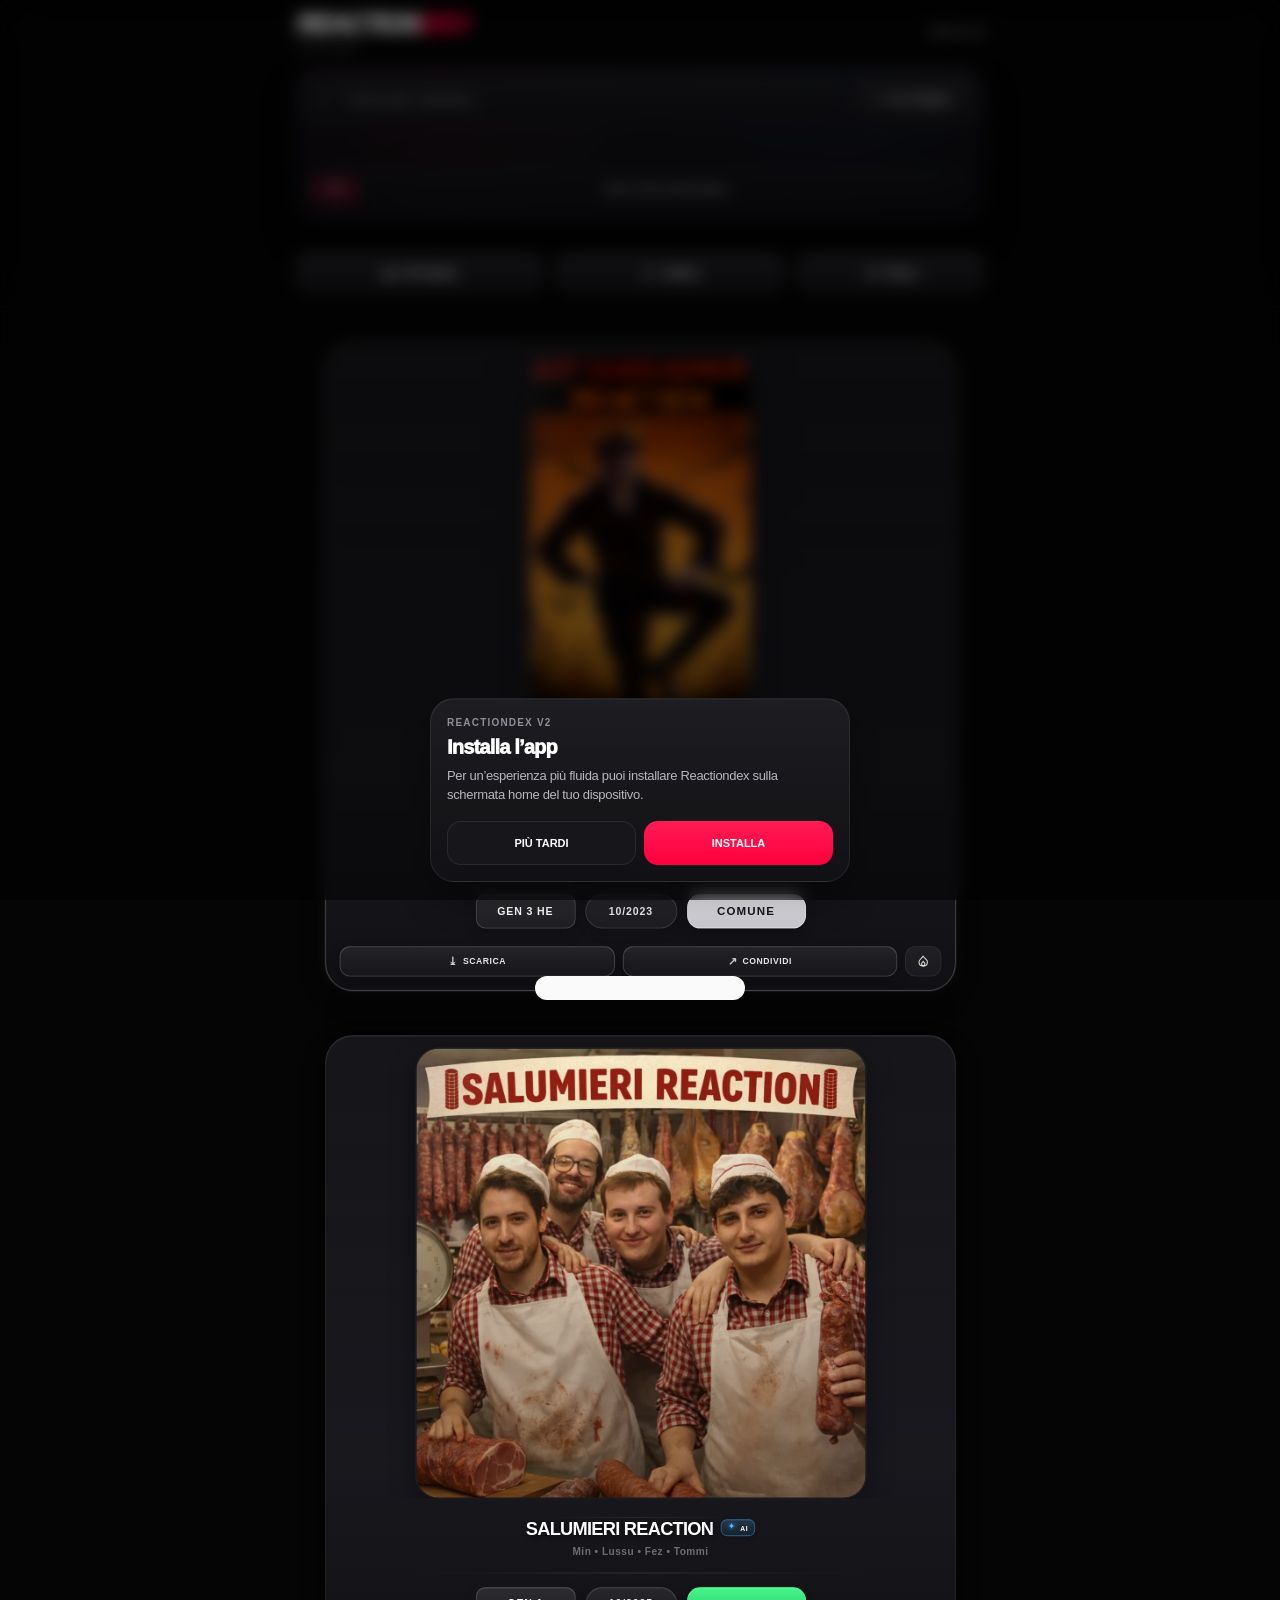
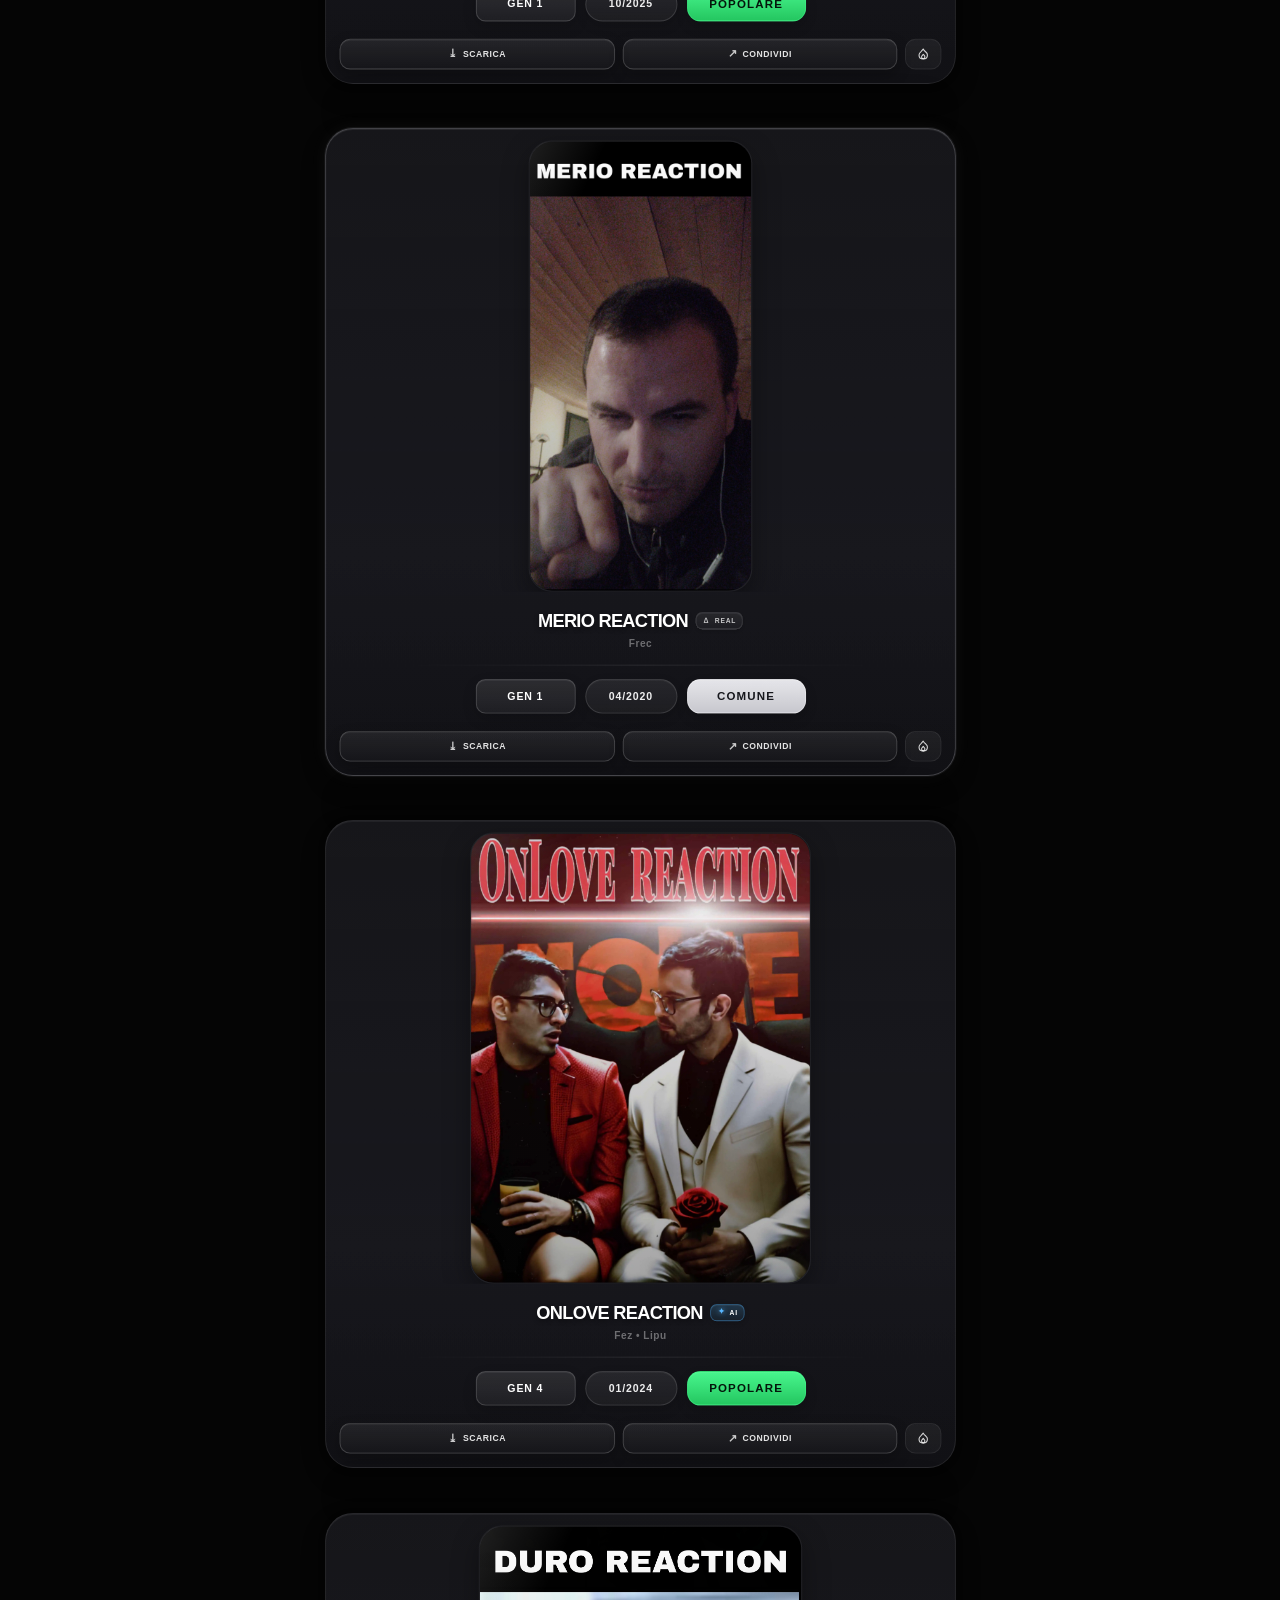
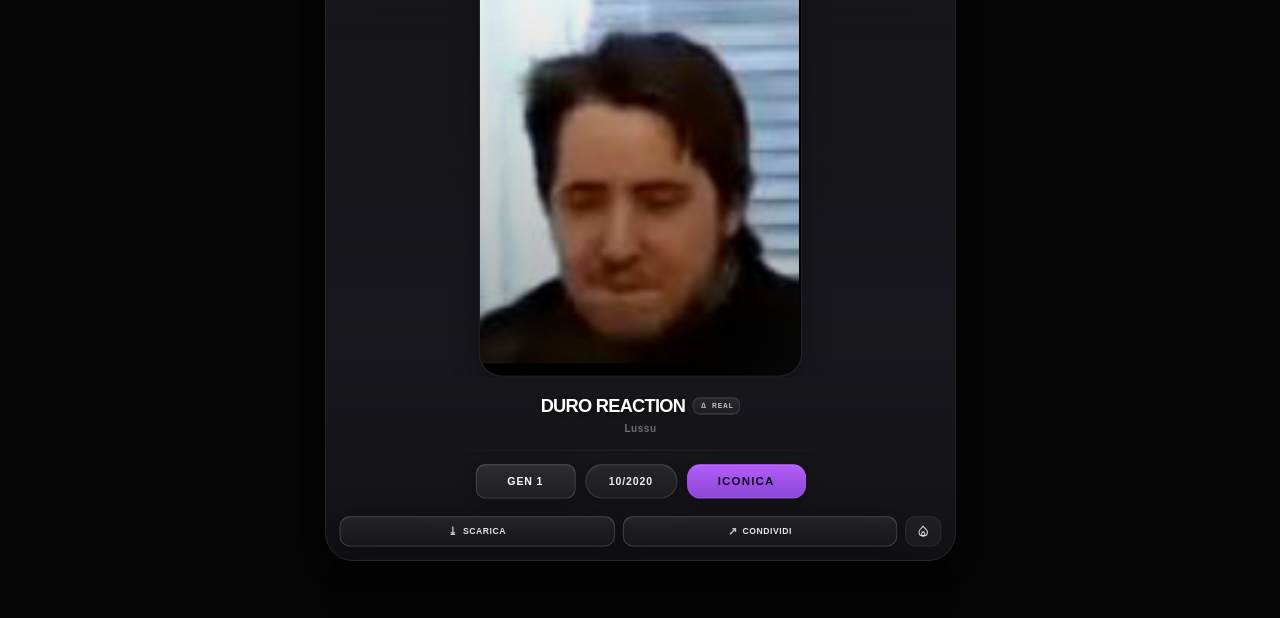
==== commit 8df81a2d: "Rename index (17).html to index.html" ====
--- a/index.html
+++ b/index.html
@@ -6,13 +6,13 @@
     name="viewport"
     content="width=device-width, initial-scale=1.0, maximum-scale=1.0, user-scalable=no"
   />
-  <title>Reactiondex V2</title>
+  <title>Reactiondex</title>
 
   <link rel="manifest" href="./manifest.webmanifest" />
   <meta name="theme-color" content="#050505" />
   <meta name="apple-mobile-web-app-capable" content="yes" />
   <meta name="apple-mobile-web-app-status-bar-style" content="black-translucent" />
-  <meta name="apple-mobile-web-app-title" content="Reactiondex" />
+  <meta name="apple-mobile-web-app-title" content="Reactiondex V2" />
 
   <link rel="stylesheet" href="./assets/css/styles.css" />
 </head>
@@ -131,7 +131,22 @@
     <div class="modal-pane">
       <div class="dragger"></div>
 
+<div class="status-info-global-backdrop" id="statusInfoBackdrop" aria-hidden="true"></div>
+
+<div class="status-info-pop status-info-pop-global" id="statusInfoPop" aria-hidden="true">
+  <div class="status-info-pop-inner">
+    <div class="status-info-pop-kicker">Status</div>
+    <div class="status-info-pop-title" id="statusInfoTitle">Comune</div>
+    <div class="status-info-pop-text" id="statusInfoText">
+      Livello base della collection.
+    </div>
+  </div>
+</div>
+
+
       <div class="pane-header">
+      
+        
         <div class="pane-title-wrap">
           <h2>RX Studio</h2>
         </div>
@@ -166,8 +181,8 @@
             <button class="opt-box" type="button" data-type="categories" data-value="Gruppo">
               Gruppo
             </button>
-            <button class="opt-box" type="button" data-type="categories" data-value="Personaggio">
-              Personaggio
+            <button class="opt-box" type="button" data-type="categories" data-value="Horror">
+              Horror
             </button>
             <button class="opt-box" type="button" data-type="categories" data-value="Meme">
               Meme
@@ -175,11 +190,11 @@
             <button class="opt-box" type="button" data-type="categories" data-value="Hot">
               Hot
             </button>
-            <button class="opt-box" type="button" data-type="categories" data-value="Coppia">
-              Coppia
-            </button>
-            <button class="opt-box" type="button" data-type="categories" data-value="Serie TV">
-              Serie TV
+            <button class="opt-box" type="button" data-type="categories" data-value="Romantica">
+              Romantica
+            </button>
+            <button class="opt-box" type="button" data-type="categories" data-value="Misteriosa">
+              Misteriosa
             </button>
           </div>
         </div>
@@ -194,6 +209,13 @@
             <button class="opt-box" type="button" data-type="creator" data-value="Tommi">Tommi</button>
             <button class="opt-box" type="button" data-type="creator" data-value="Frec">Frec</button>
             <button class="opt-box" type="button" data-type="creator" data-value="Lipu">Lipu</button>
+            
+             <button class="opt-box" type="button" data-type="creator" data-value="Bes">Bes</button>
+             <button class="opt-box" type="button" data-type="creator" data-value="Zane">Zane</button>
+            <button class="opt-box" type="button" data-type="creator" data-value="Lipat">Lipat</button>
+          <button class="opt-box" type="button" data-type="creator" data-value="Gigi">Gigi</button>
+          
+          
             <button class="opt-box" type="button" data-type="creator" data-value="__others__">
               Altri creator
             </button>
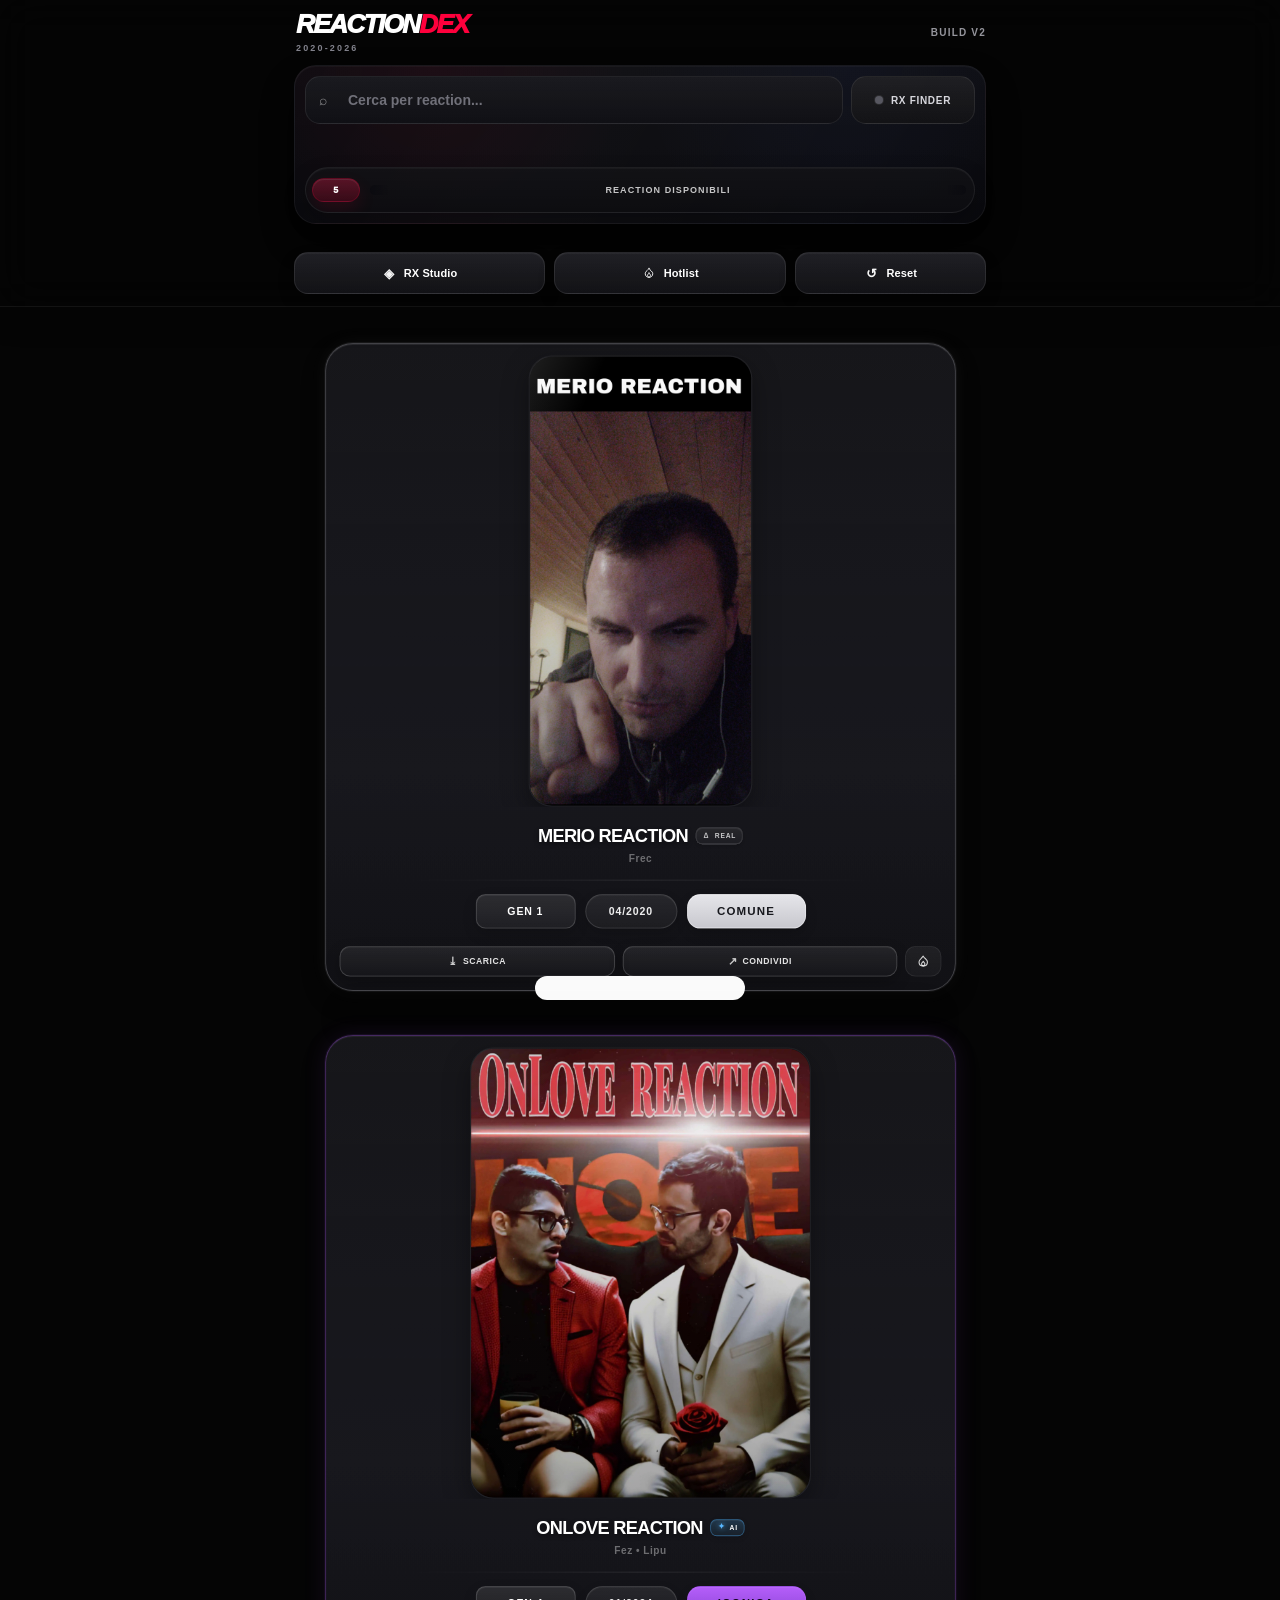
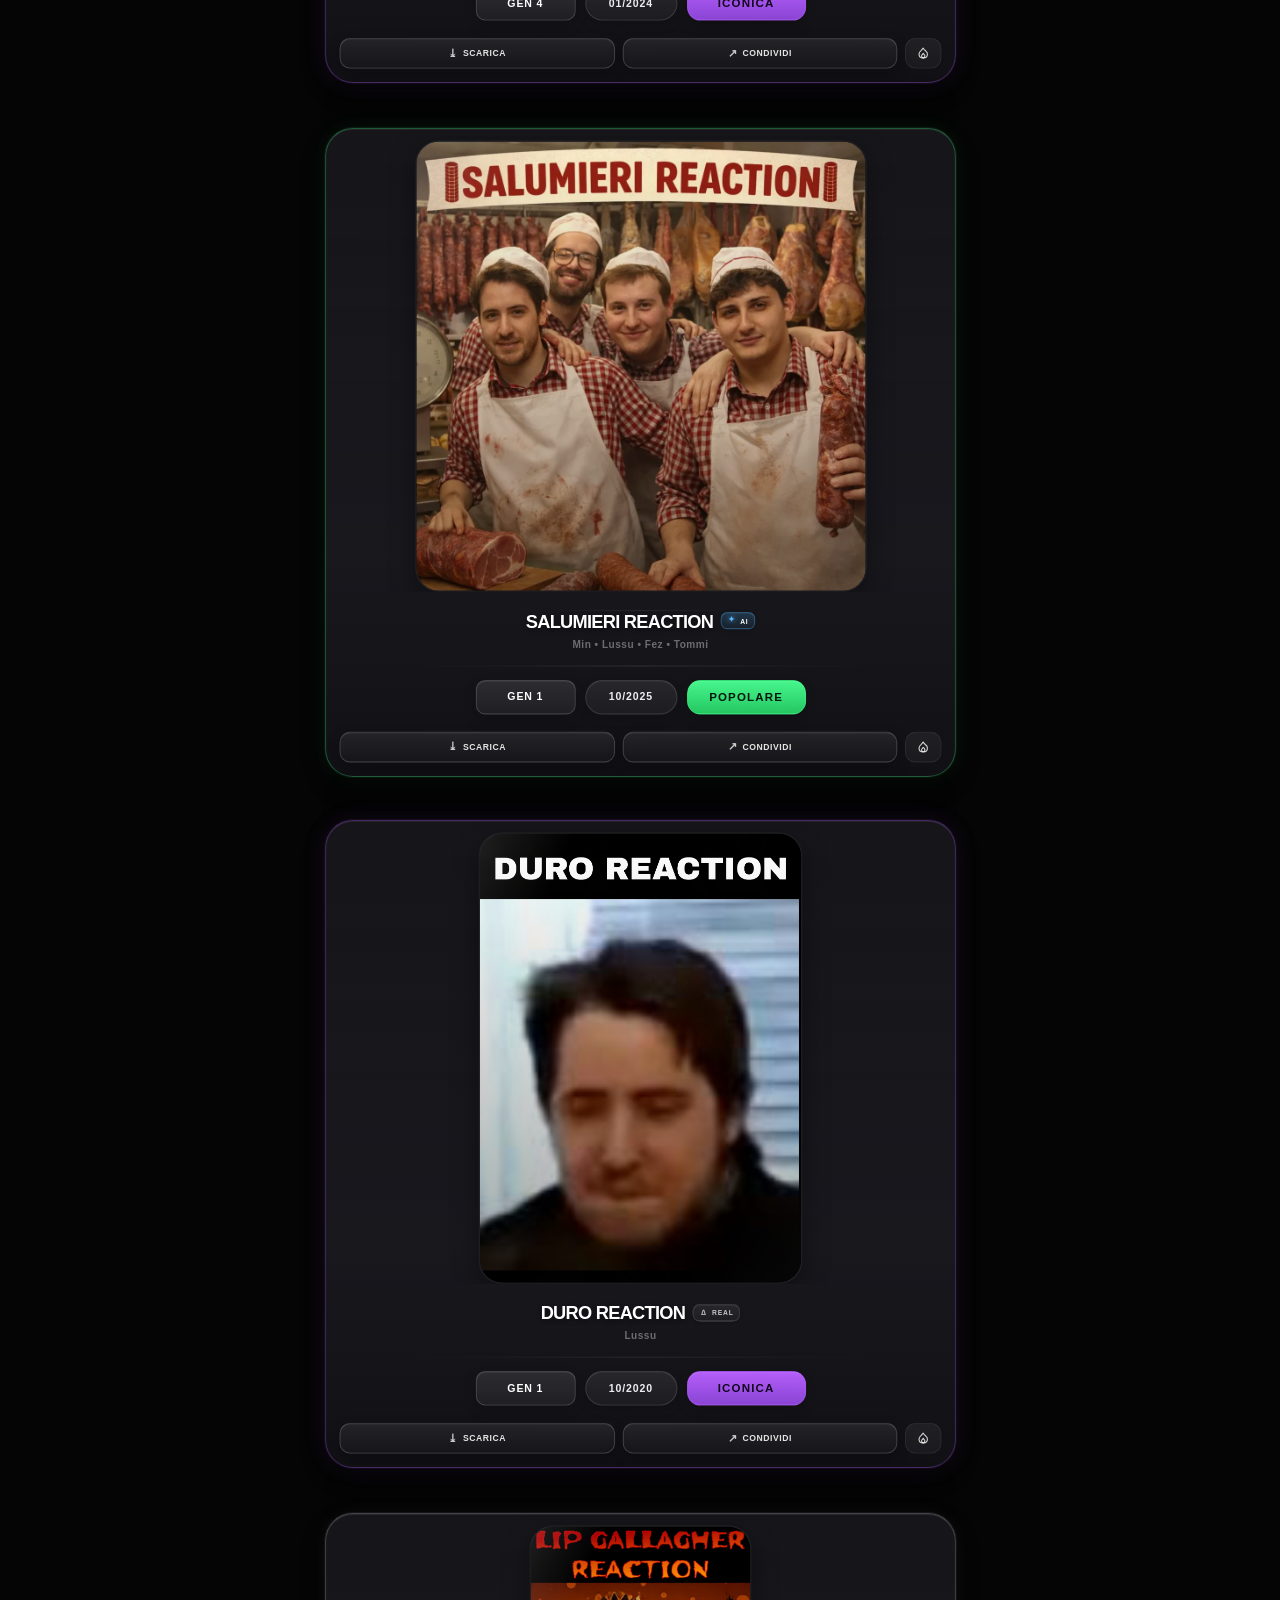
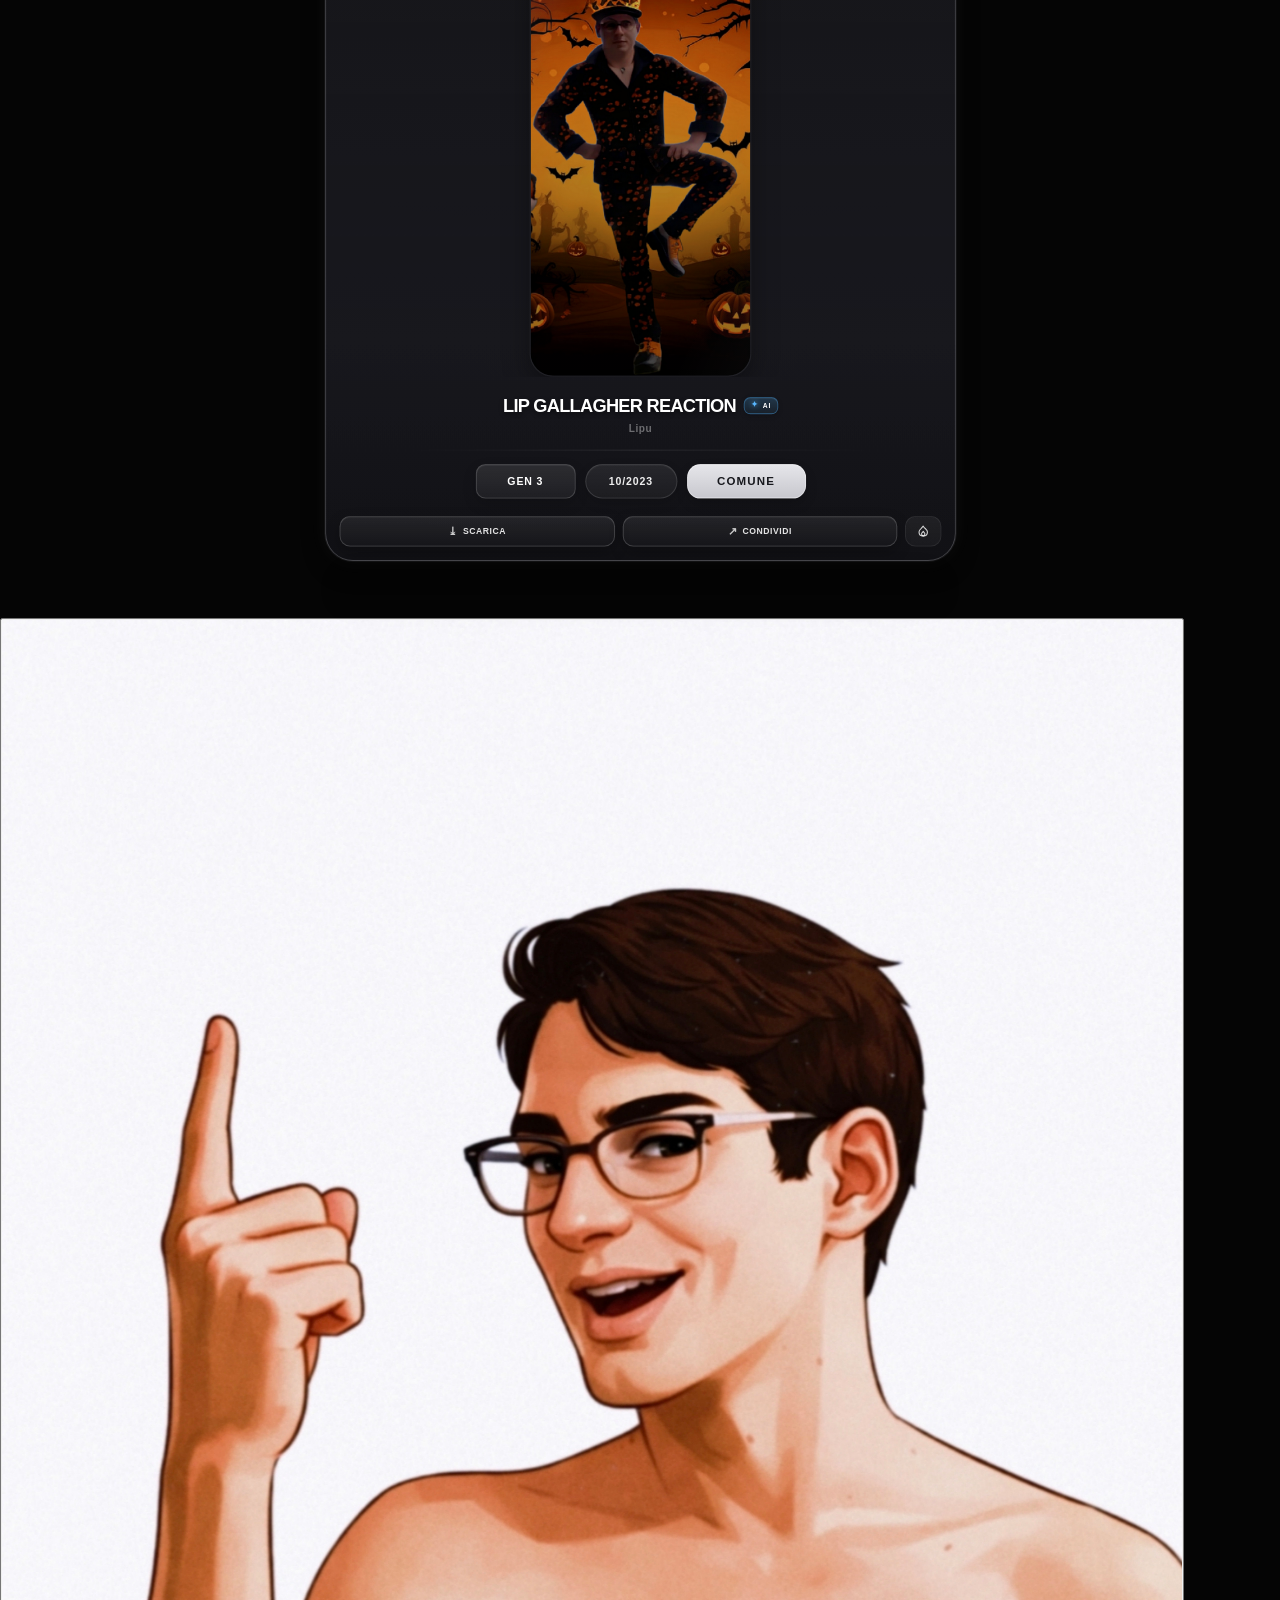
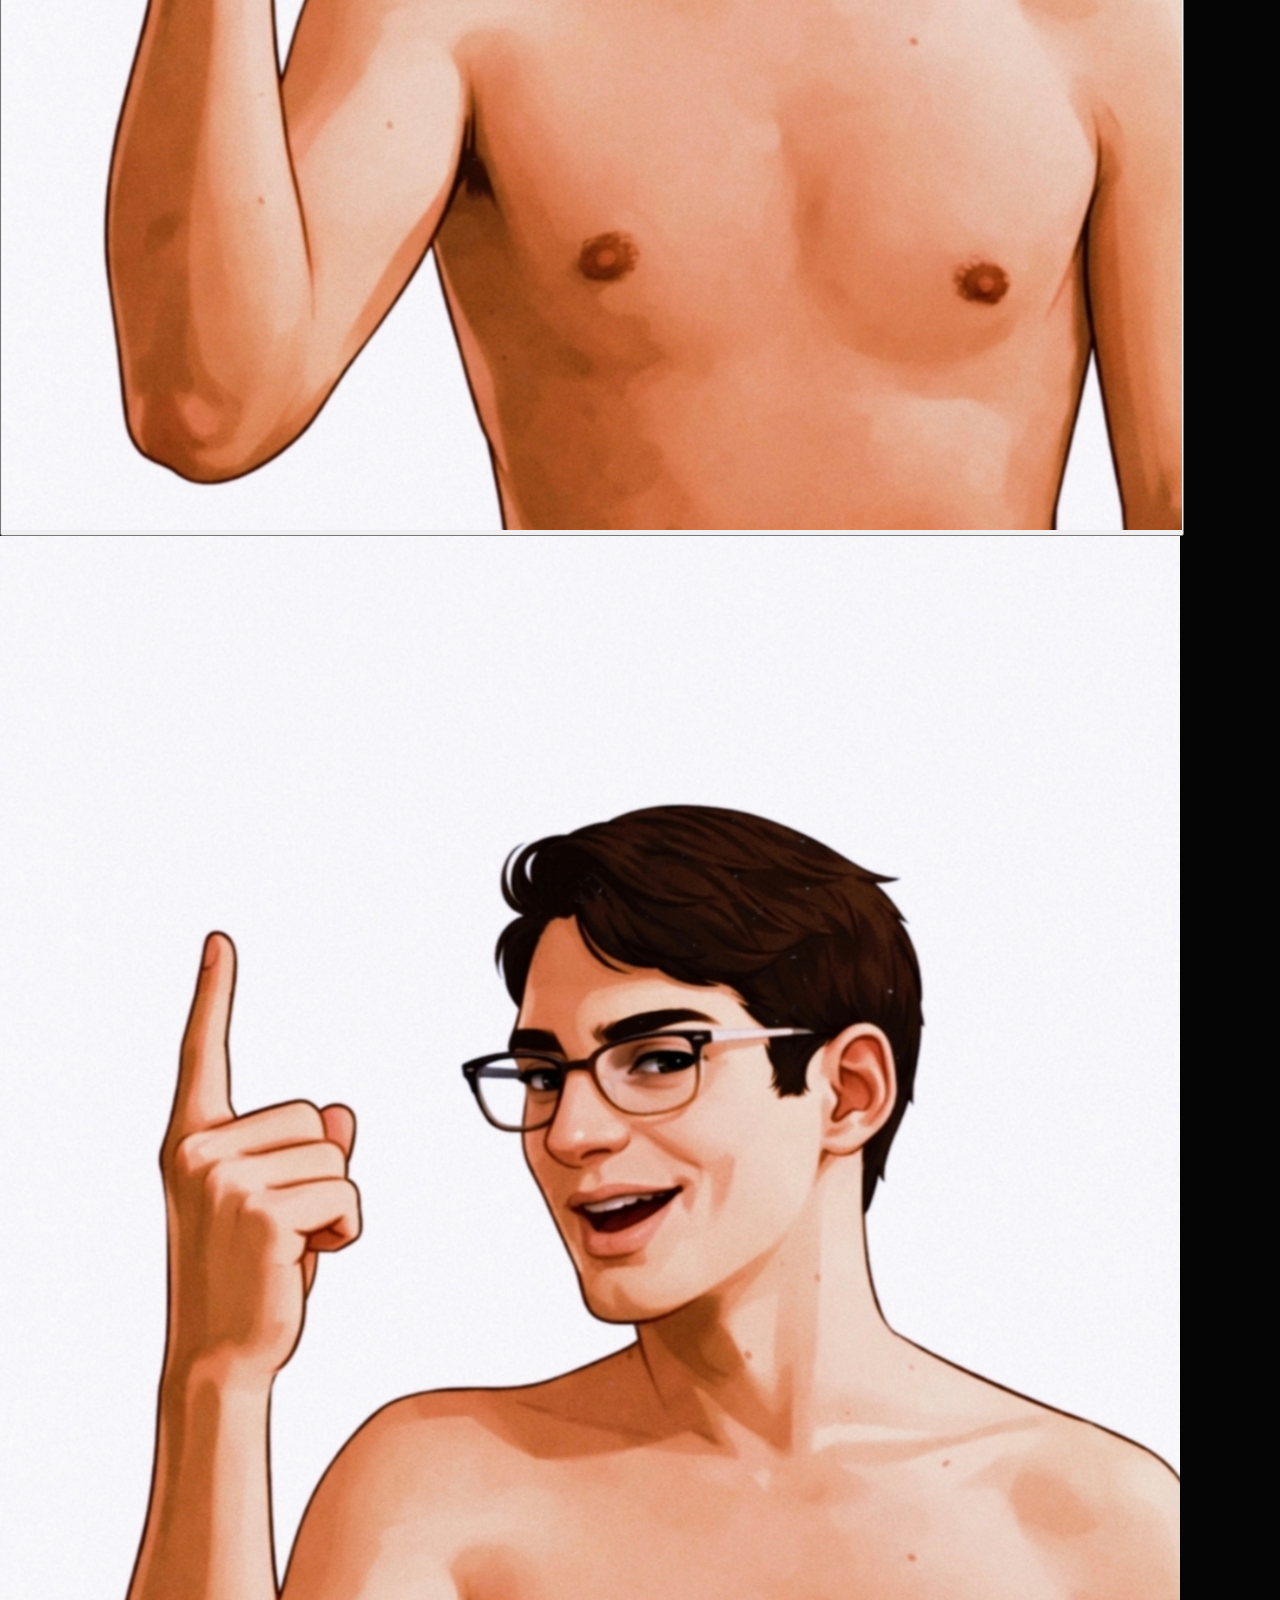
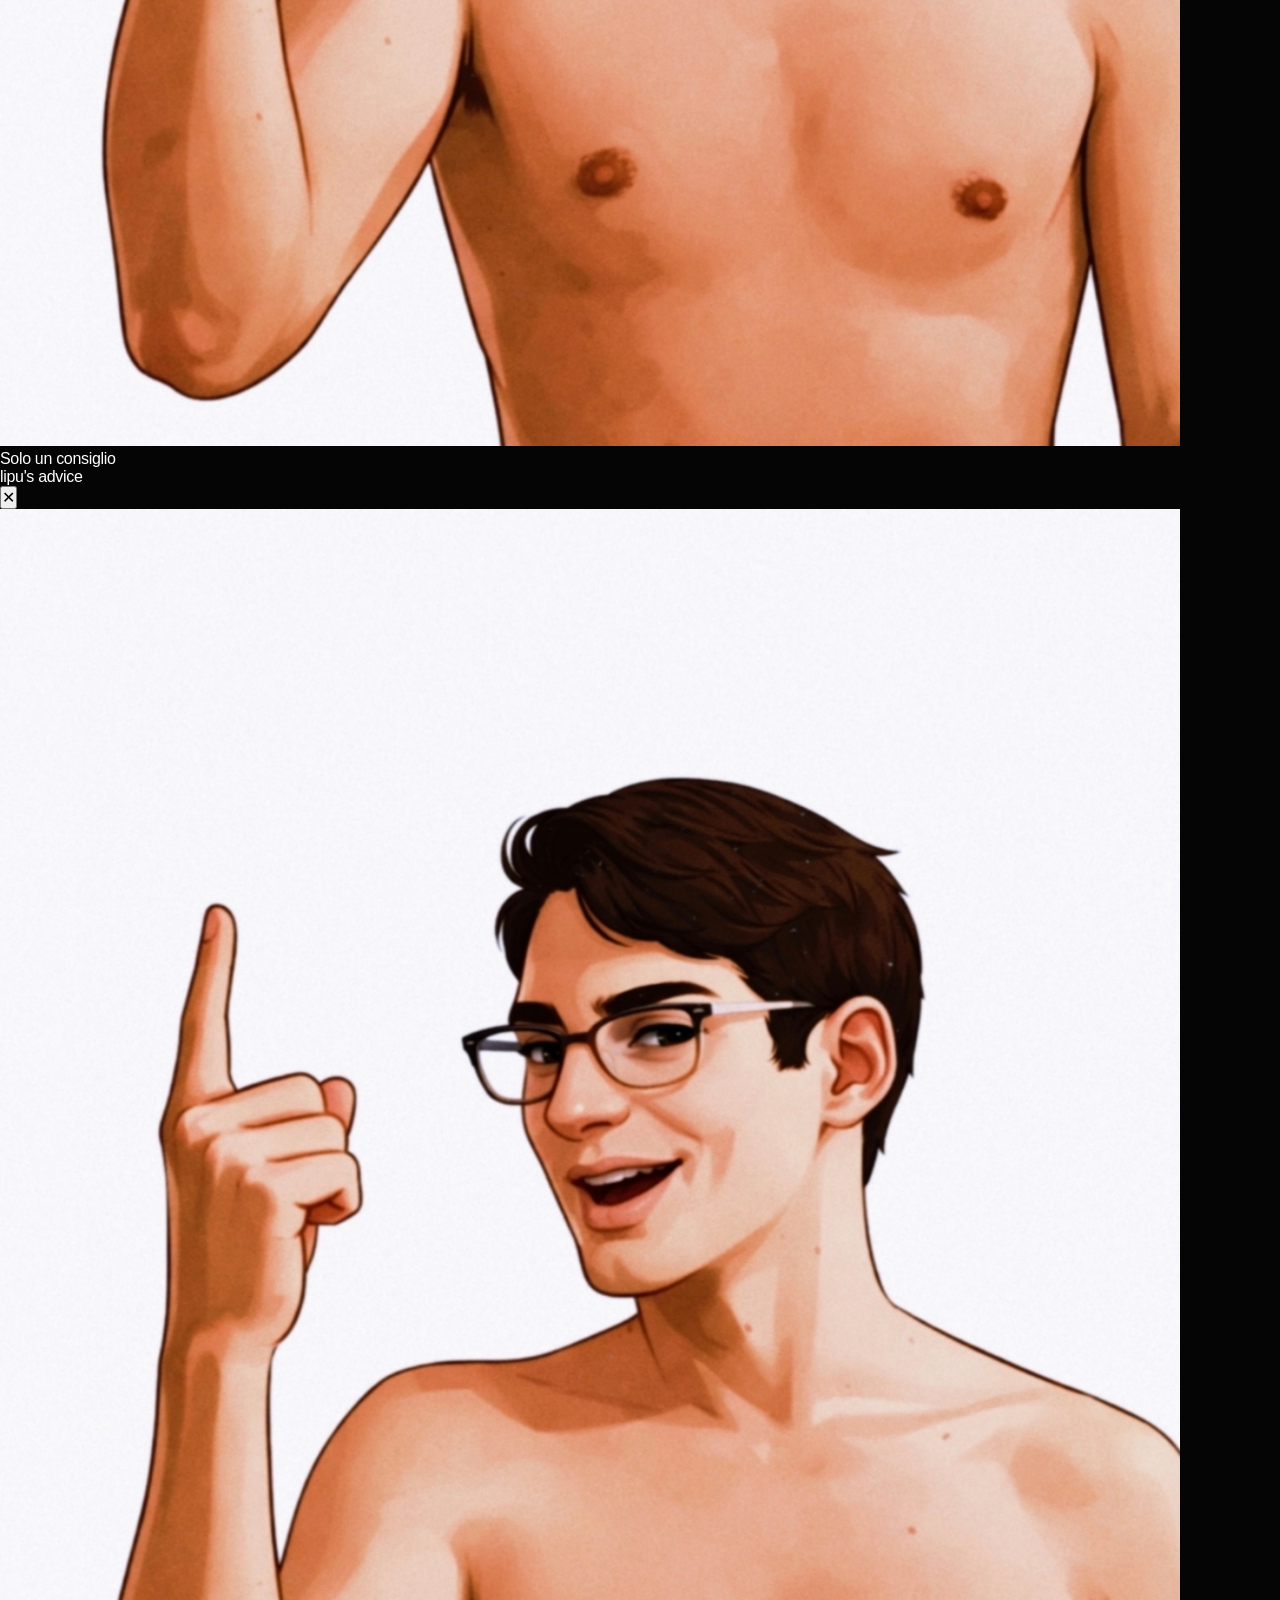
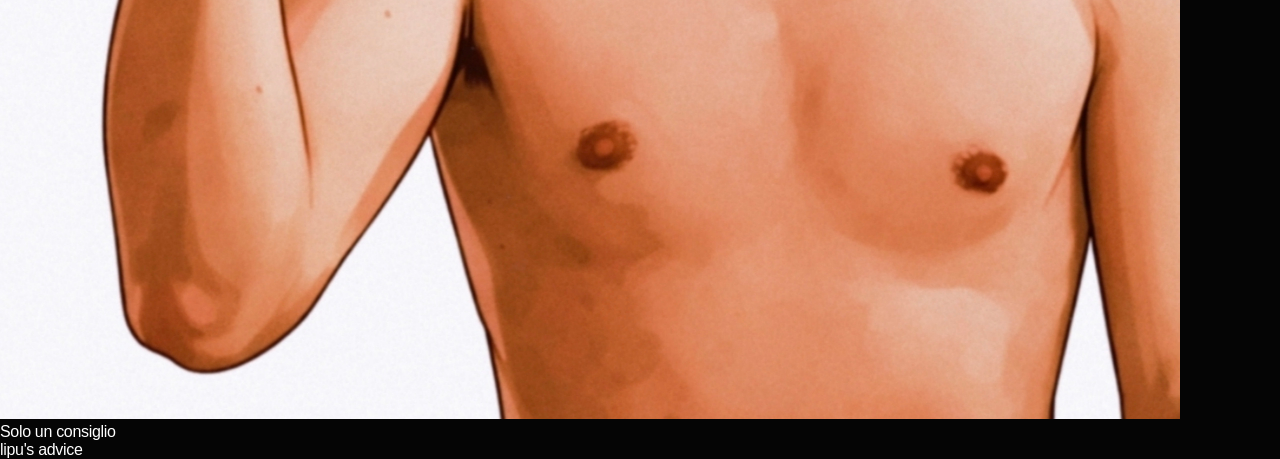
==== commit 47340dd5: "Add advice hub and creator modal to index.html" ====
--- a/index.html
+++ b/index.html
@@ -15,7 +15,12 @@
   <meta name="apple-mobile-web-app-title" content="Reactiondex V2" />
 
   <link rel="stylesheet" href="./assets/css/styles.css" />
+  <link rel="stylesheet" href="./assets/css/creator-modal.css" />
+  <link rel="stylesheet" href="./assets/css/advice-hub.css" />
 </head>
+
+
+
 <body>
   <header class="app-header">
     <div class="header-ui">
@@ -300,22 +305,7 @@
     </div>
   </div>
 
-  <div class="install-prompt-overlay" id="installPromptOverlay" aria-hidden="true">
-    <div class="install-prompt-card">
-      <div class="install-prompt-topline">Reactiondex V2</div>
-      <h3>Installa l’app</h3>
-      <p>
-        Per un’esperienza più fluida puoi installare Reactiondex sulla schermata home del tuo dispositivo.
-      </p>
-
-      <div class="install-prompt-actions">
-        <button class="install-prompt-secondary" id="dismissInstallPromptBtn" type="button">
-          Più tardi
-        </button>
-        <button class="install-prompt-primary" id="confirmInstallPromptBtn" type="button">
-          Installa
-        </button>
-      </div>
+  
     </div>
   </div>
 
@@ -327,14 +317,14 @@
         </div>
 
         <div class="rx-insight-loading-copy" id="rxInsightLoadingCopy">
-          Sto leggendo il tuo caos interiore RX...
+          ...
         </div>
       </div>
 
       <div class="rx-insight-result" id="rxInsightResult" hidden>
         <div class="rx-insight-header rx-insight-header-single">
           <div class="rx-insight-heading-wrap">
-            <h3 id="rxInsightTitle">Drama Sniper</h3>
+            <h3 id="rxInsightTitle">...</h3>
           </div>
 
           <button
@@ -356,6 +346,101 @@
 
   <div id="statusToast" class="status-toast" aria-live="polite" aria-atomic="true"></div>
 
+
+
+<div class="advice-float" id="adviceFloat" aria-hidden="false">
+  <button
+    class="advice-float-btn"
+    id="adviceFloatBtn"
+    type="button"
+    aria-label="Apri Lipu's Advice"
+  >
+    <img
+      src="./assets/img/creators/lipu_av.jpg"
+      alt="Lipu"
+      class="advice-float-avatar"
+      draggable="false"
+    />
+  </button>
+</div>
+
+
+
+<div class="advice-hub-overlay" id="adviceHubOverlay" aria-hidden="true">
+  <div class="advice-hub-backdrop" id="adviceHubBackdrop"></div>
+
+  <div class="advice-hub-card" id="adviceHubCard" role="dialog" aria-modal="true">
+    <div class="advice-hub-header">
+      <img
+        src="./assets/img/creators/lipu_av.jpg"
+        class="advice-hub-avatar"
+        alt="Lipu"
+        draggable="false"
+      />
+
+      <div class="advice-hub-title">
+        <span class="gold">Solo un</span>
+        <span class="soft">consiglio</span>
+      </div>
+
+      <div class="advice-hub-tag">lipu's advice</div>
+
+      <button id="closeAdviceHubBtn" class="advice-hub-close" type="button">✕</button>
+    </div>
+
+    <div class="advice-hub-body" id="adviceHubBody"></div>
+  </div>
+</div>
+
+
+<div class="creator-modal-overlay" id="creatorModalOverlay" aria-hidden="true">
+  
+
+  <div class="creator-modal-backdrop" id="creatorModalBackdrop"></div>
+
+  
+  <div class="creator-modal-card" id="creatorModalCard" role="dialog" aria-modal="true">
+
+    
+    <div class="creator-modal-header">
+
+  
+      <img
+        class="creator-modal-avatar-img"
+        id="creatorModalAvatar"
+        src="./assets/img/creators/lipu_av.jpg"
+        alt="Creator avatar"
+        draggable="false"
+      />
+
+  
+      <div class="creator-modal-title">
+        <span class="creator-modal-title-gold">Solo un</span>
+        <span class="creator-modal-title-soft">consiglio</span>
+      </div>
+
+    
+      <div class="creator-modal-tag" id="creatorModalAdvice">
+        lipu's advice
+      </div>
+
+    </div>
+
+  
+    <div class="creator-modal-body">
+
+
+      <p class="creator-modal-text" id="creatorModalText"></p>
+
+<div class="creator-modal-actions" id="creatorModalActions"></div>
+    </div>
+
+  </div>
+</div>
+
+
+
+
   <script type="module" src="./assets/js/app.js"></script>
 </body>
-</html>
+          </html>
--- a/assets/css/styles.css
+++ b/assets/css/styles.css
@@ -3294,8 +3294,7 @@
   gap: 14px;
   padding: 6px 18px 14px;
   border-bottom: 1px solid rgba(255,255,255,0.05);
-  background:
-    linear-gradient(180deg, rgba(255,255,255,0.02), rgba(255,255,255,0));
+  
 }
 
 .pane-title-wrap h2{
@@ -6005,9 +6004,580 @@
   opacity: 1;
 }
 
+
 .modal-pane {
   transform: translateY(0);
   will-change: transform;
   transition: transform 0.24s ease;
 }
 
+
+
+
+.drag-rx-ghost {
+  position: fixed;
+  top: 0;
+  left: 0;
+  width: 112px;
+  height: 112px;
+  border-radius: 26px;
+  overflow: hidden;
+  pointer-events: none;
+  z-index: 9999;
+
+  transform: translate(-50%, -50%) scale(0.94);
+  opacity: 0;
+
+  background: rgba(10, 10, 16, 0.96);
+  border: 2px solid rgba(255, 255, 255, 0.22);
+
+  box-shadow:
+    0 22px 54px rgba(0, 0, 0, 0.42),
+    0 0 0 2px rgba(255, 0, 85, 0.18),
+    0 0 34px rgba(255, 0, 85, 0.14);
+
+  backdrop-filter: blur(12px);
+  -webkit-backdrop-filter: blur(12px);
+
+  transition:
+    transform 0.16s ease,
+    opacity 0.16s ease,
+    box-shadow 0.16s ease,
+    border-color 0.16s ease;
+}
+
+.drag-rx-ghost.is-visible {
+  opacity: 1;
+  transform: translate(-50%, -50%) scale(1);
+}
+
+.drag-rx-ghost img {
+  width: 100%;
+  height: 100%;
+  object-fit: contain; /* invece di cover */
+  background: #0a0a10;
+  display: block;
+}
+
+.drag-rx-ghost::after {
+  content: "";
+  position: absolute;
+  inset: 0;
+  border-radius: inherit;
+  box-shadow: inset 0 1px 0 rgba(255,255,255,0.08);
+  pointer-events: none;
+}
+
+.drag-rx-ghost.is-over-hotlist {
+  border-color: rgba(255, 0, 85, 0.50);
+  box-shadow:
+    0 24px 58px rgba(0, 0, 0, 0.46),
+    0 0 0 3px rgba(255, 0, 85, 0.24),
+    0 0 42px rgba(255, 0, 85, 0.28);
+}
+
+
+.drag-rx-ghost {
+  width: 124px;
+  height: 148px;
+  border-radius: 24px;
+}
+
+.drag-rx-ghost img {
+  object-fit: cover;
+}
+
+
+.card,
+.card * {
+  -webkit-user-select: none;
+  user-select: none;
+}
+
+.card img {
+  -webkit-user-drag: none;
+  user-drag: none;
+}
+
+body.is-dragging-hotlist {
+  touch-action: none;
+}
+
+
+
+.collect-fly-clone {
+  position: fixed;
+  z-index: 9999;
+  pointer-events: none;
+  overflow: hidden;
+  border-radius: 22px;
+  background: rgba(10, 10, 16, 0.96);
+  border: 1px solid rgba(255,255,255,0.12);
+  box-shadow:
+    0 22px 54px rgba(0,0,0,0.34),
+    0 0 0 1px rgba(255,0,85,0.12),
+    0 0 28px rgba(255,0,85,0.10);
+  transform-origin: center center;
+  transition:
+    transform 0.8s cubic-bezier(.2,.82,.2,1),
+    opacity 0.52s ease,
+    left 0.52s cubic-bezier(.2,.82,.2,1),
+    top 0.52s cubic-bezier(.2,.82,.2,1),
+    width 0.52s cubic-bezier(.2,.82,.2,1),
+    height 0.52s cubic-bezier(.2,.82,.2,1);
+}
+
+.collect-fly-clone img {
+  width: 100%;
+  height: 100%;
+  object-fit: cover;
+  display: block;
+}
+
+.collect-fly-clone.is-flying {
+  opacity: 0.94;
+}
+
+.collect-fly-clone.is-shrinking {
+  opacity: 0.18;
+  transform: scale(0.22);
+}
+
+.hotlist-collect-pulse {
+  animation: hotlistCollectPulse 0.5s ease;
+}
+
+@keyframes hotlistCollectPulse {
+  0% {
+    transform: scale(1);
+    box-shadow:
+      0 0 0 0 rgba(255, 0, 85, 0),
+      0 0 0 0 rgba(255, 0, 85, 0);
+  }
+  40% {
+    transform: scale(1.08);
+    box-shadow:
+      0 0 0 6px rgba(255, 0, 85, 0.18),
+      0 0 26px rgba(255, 0, 85, 0.22);
+  }
+  100% {
+    transform: scale(1);
+    box-shadow:
+      0 0 0 0 rgba(255, 0, 85, 0),
+      0 0 0 rgba(255, 0, 85, 0);
+  }
+}
+
+.card.is-collecting {
+  transform: scale(0.985);
+  transition: transform 0.18s ease;
+}
+
+.favorite-btn.is-favorite .favorite-icon,
+.card-side-save-btn.is-favorite .favorite-icon {
+  filter: drop-shadow(0 0 8px rgba(255, 0, 85, 0.24));
+}
+
+#favoritesToggleBtn.active-favorites,
+#favoritesToggleBtn.hotlist-collect-pulse {
+  border-color: rgba(255, 0, 85, 0.24);
+}
+
+
+
+.collect-fly-trail {
+  position: fixed;
+  pointer-events: none;
+  border-radius: 22px;
+  overflow: hidden;
+  z-index: 9998;
+
+  opacity: 0.35;
+
+  transition:
+    transform 0.8s cubic-bezier(.18,.82,.18,1),
+    opacity 0.8s ease,
+    left 0.8s cubic-bezier(.18,.82,.18,1),
+    top 0.8s cubic-bezier(.18,.82,.18,1),
+    width 0.8s cubic-bezier(.18,.82,.18,1),
+    height 0.8s cubic-bezier(.18,.82,.18,1);
+}
+
+.collect-fly-trail img{
+  width:100%;
+  height:100%;
+  object-fit:cover;
+}
+
+.opt-box[data-value="__others__"] {
+  opacity: 0.7;
+  border-style: dashed;
+}
+
+
+.modal-pane {
+  background: rgba(10, 10, 12, 0.85);
+  backdrop-filter: blur(30px);
+  -webkit-backdrop-filter: blur(30px);
+
+  border-top-left-radius: 26px;
+  border-top-right-radius: 26px;
+
+  border: 1px solid rgba(255,255,255,0.06);
+}
+
+
+.status-info-pop {
+  position: absolute;
+  z-index: 120;
+  min-width: 210px;
+  max-width: 260px;
+  opacity: 0;
+  visibility: hidden;
+  pointer-events: none;
+  transform: translateY(6px) scale(0.98);
+  transition:
+    opacity 0.16s ease,
+    transform 0.16s ease,
+    visibility 0.16s ease;
+}
+
+.status-info-pop.visible {
+  opacity: 1;
+  visibility: visible;
+  pointer-events: none;
+  transform: translateY(0) scale(1);
+}
+
+.status-info-pop-inner {
+  border-radius: 18px;
+  padding: 12px 13px;
+  background:
+    linear-gradient(180deg, rgba(255,255,255,0.06), rgba(255,255,255,0.025)),
+    rgba(12,12,18,0.96);
+  border: 1px solid rgba(255,255,255,0.10);
+  box-shadow:
+    0 20px 40px rgba(0,0,0,0.32),
+    0 0 0 1px rgba(255,0,85,0.06);
+  backdrop-filter: blur(16px);
+  -webkit-backdrop-filter: blur(16px);
+}
+
+.status-info-pop-kicker {
+  font-size: 9px;
+  font-weight: 800;
+  letter-spacing: 0.16em;
+  text-transform: uppercase;
+  color: rgba(255,255,255,0.42);
+  margin-bottom: 6px;
+}
+
+.status-info-pop-title {
+  font-size: 15px;
+  font-weight: 900;
+  letter-spacing: -0.02em;
+  color: #fff;
+  margin-bottom: 6px;
+}
+
+.status-info-pop-text {
+  font-size: 12px;
+  line-height: 1.45;
+  color: rgba(255,255,255,0.74);
+}
+
+
+.status-info-backdrop {
+  position: absolute;
+  inset: 0;
+  z-index: 110;
+  opacity: 0;
+  visibility: hidden;
+  pointer-events: none;
+  background: rgba(4, 4, 8, 0.18);
+  backdrop-filter: blur(10px);
+  -webkit-backdrop-filter: blur(10px);
+  transition:
+    opacity 0.18s ease,
+    visibility 0.18s ease;
+  border-radius: inherit;
+}
+
+.status-info-backdrop.visible {
+  opacity: 1;
+  visibility: visible;
+  pointer-events: auto;
+}
+
+.status-info-pop {
+  z-index: 120;
+}
+
+
+button,
+.opt-box,
+.tool-btn,
+.card-btn,
+.secondary-btn,
+.apply-btn,
+.mode-toggle-btn,
+.search-run-btn,
+.secondary-btn-preset-open,
+.icon-preset-save-btn,
+.preset-action-btn {
+  -webkit-user-select: none;
+  user-select: none;
+  -webkit-touch-callout: none;
+}
+
+button *,
+.opt-box *,
+.tool-btn *,
+.card-btn *,
+.secondary-btn *,
+.apply-btn *,
+.mode-toggle-btn *,
+.search-run-btn *,
+.secondary-btn-preset-open *,
+.icon-preset-save-btn *,
+.preset-action-btn * {
+  -webkit-user-select: none;
+  user-select: none;
+  pointer-events: none;
+}
+
+
+button,
+.opt-box,
+.tool-btn,
+.card-btn {
+  -webkit-tap-highlight-color: transparent;
+}
+
+
+
+.status-info-global-backdrop {
+  position: absolute;
+  inset: 0;
+  z-index: 80;
+  opacity: 0;
+  visibility: hidden;
+  pointer-events: none;
+  background: rgba(4, 4, 8, 0.22);
+  backdrop-filter: blur(12px);
+  -webkit-backdrop-filter: blur(12px);
+  transition:
+    opacity 0.18s ease,
+    visibility 0.18s ease;
+}
+
+.status-info-global-backdrop.visible {
+  opacity: 1;
+  visibility: visible;
+  pointer-events: auto;
+}
+
+.status-info-pop-global {
+  position: absolute;
+  z-index: 90;
+  min-width: 210px;
+  max-width: 260px;
+  opacity: 0;
+  visibility: hidden;
+  pointer-events: none;
+  transform: translateY(6px) scale(0.98);
+  transition:
+    opacity 0.16s ease,
+    transform 0.16s ease,
+    visibility 0.16s ease;
+}
+
+.status-info-pop-global.visible {
+  opacity: 1;
+  visibility: visible;
+  transform: translateY(0) scale(1);
+}
+
+.status-info-pop-inner {
+  border-radius: 18px;
+  padding: 12px 13px;
+  background:
+    linear-gradient(180deg, rgba(255,255,255,0.06), rgba(255,255,255,0.025)),
+    rgba(12,12,18,0.96);
+  border: 1px solid rgba(255,255,255,0.10);
+  box-shadow:
+    0 20px 40px rgba(0,0,0,0.32),
+    0 0 0 1px rgba(255,0,85,0.06);
+  backdrop-filter: blur(16px);
+  -webkit-backdrop-filter: blur(16px);
+  
+  
+  
+  
+  
+}
+
+.status-info-pop-kicker {
+  font-size: 9px;
+  font-weight: 800;
+  letter-spacing: 0.16em;
+  text-transform: uppercase;
+  color: rgba(255,255,255,0.42);
+  margin-bottom: 6px;
+}
+
+.status-info-pop-title {
+  font-size: 15px;
+  font-weight: 900;
+  letter-spacing: -0.02em;
+  color: #fff;
+  margin-bottom: 6px;
+}
+
+.status-info-pop-text {
+  font-size: 12px;
+  line-height: 1.45;
+  color: rgba(255,255,255,0.74);
+}
+
+
+
+#tuningModal {
+  position: fixed;
+}
+
+
+.status-info-global-backdrop {
+  background: rgba(5, 5, 8, 0.55);
+  backdrop-filter: blur(18px);
+  -webkit-backdrop-filter: blur(18px);
+}
+
+
+.status-info-global-backdrop {
+  filter: saturate(0.9) brightness(0.85);
+}
+
+.status-info-pop-inner {
+  background: rgba(12, 12, 18, 0.96);
+  backdrop-filter: blur(12px);
+  border: 1px solid rgba(255,255,255,0.08);
+}
+
+
+.status-info-global-backdrop {
+  background:
+    radial-gradient(circle at center, rgba(0,0,0,0.25), rgba(0,0,0,0.6)),
+    rgba(5,5,8,0.5);
+}
+
+
+
+.status-info-pop-global {
+  position: absolute;
+  left: 50%;
+  top: 50%;
+  z-index: 90;
+  width: min(86vw, 340px);
+  opacity: 0;
+  visibility: hidden;
+  pointer-events: none;
+  transform: translate(-50%, -50%) translateY(26px) scale(0.94);
+  transition:
+    opacity 0.24s ease,
+    transform 0.28s cubic-bezier(.2,.82,.2,1),
+    visibility 0.24s ease;
+}
+
+.status-info-pop-global.visible {
+  opacity: 1;
+  visibility: visible;
+  pointer-events: auto;
+  transform: translate(-50%, -50%) translateY(0) scale(1);
+}
+
+.status-info-pop-inner {
+  border-radius: 22px;
+  padding: 16px 16px 15px;
+  background:
+    linear-gradient(180deg, rgba(255,255,255,0.06), rgba(255,255,255,0.025)),
+    rgba(12,12,18,0.96);
+  border: 1px solid rgba(255,255,255,0.09);
+  box-shadow:
+    0 24px 54px rgba(0,0,0,0.36),
+    0 0 0 1px rgba(255,0,85,0.05);
+  backdrop-filter: blur(14px);
+  -webkit-backdrop-filter: blur(14px);
+}
+
+.status-info-pop-kicker {
+  font-size: 10px;
+  font-weight: 800;
+  letter-spacing: 0.16em;
+  text-transform: uppercase;
+  color: rgba(255,255,255,0.42);
+  margin-bottom: 8px;
+}
+
+.status-info-pop-title {
+  font-size: 18px;
+  line-height: 1.05;
+  font-weight: 900;
+  letter-spacing: -0.03em;
+  color: #fff;
+  margin-bottom: 8px;
+}
+
+.status-info-pop-text {
+  font-size: 14px;
+  line-height: 1.5;
+  color: rgba(255,255,255,0.78);
+}
+
+.status-info-pop-global {
+  transform: translate(-50%, -50%) translateY(34px) scale(0.9);
+}
+
+
+.status-info-pop-global.visible {
+  transform: translate(-50%, -50%) translateY(0) scale(1);
+}
+
+.status-info-pop,
+.status-info-pop *,
+.status-info-pop-inner,
+.status-info-pop-inner * {
+  -webkit-user-select: none;
+  user-select: none;
+  -webkit-touch-callout: none;
+}
+
+
+.status-info-pop {
+  -webkit-tap-highlight-color: transparent;
+}
+
+
+.status-info-global-backdrop {
+  position: absolute;
+  inset: 0;
+  z-index: 80;
+  opacity: 0;
+  visibility: hidden;
+  pointer-events: none;
+  background: rgba(5, 5, 8, 0.52);
+  backdrop-filter: blur(18px);
+  -webkit-backdrop-filter: blur(18px);
+  transition:
+    opacity 0.22s ease,
+    visibility 0.22s ease;
+}
+
+.status-info-global-backdrop.visible {
+  opacity: 1;
+  visibility: visible;
+  pointer-events: auto;
+}
+
+
+.
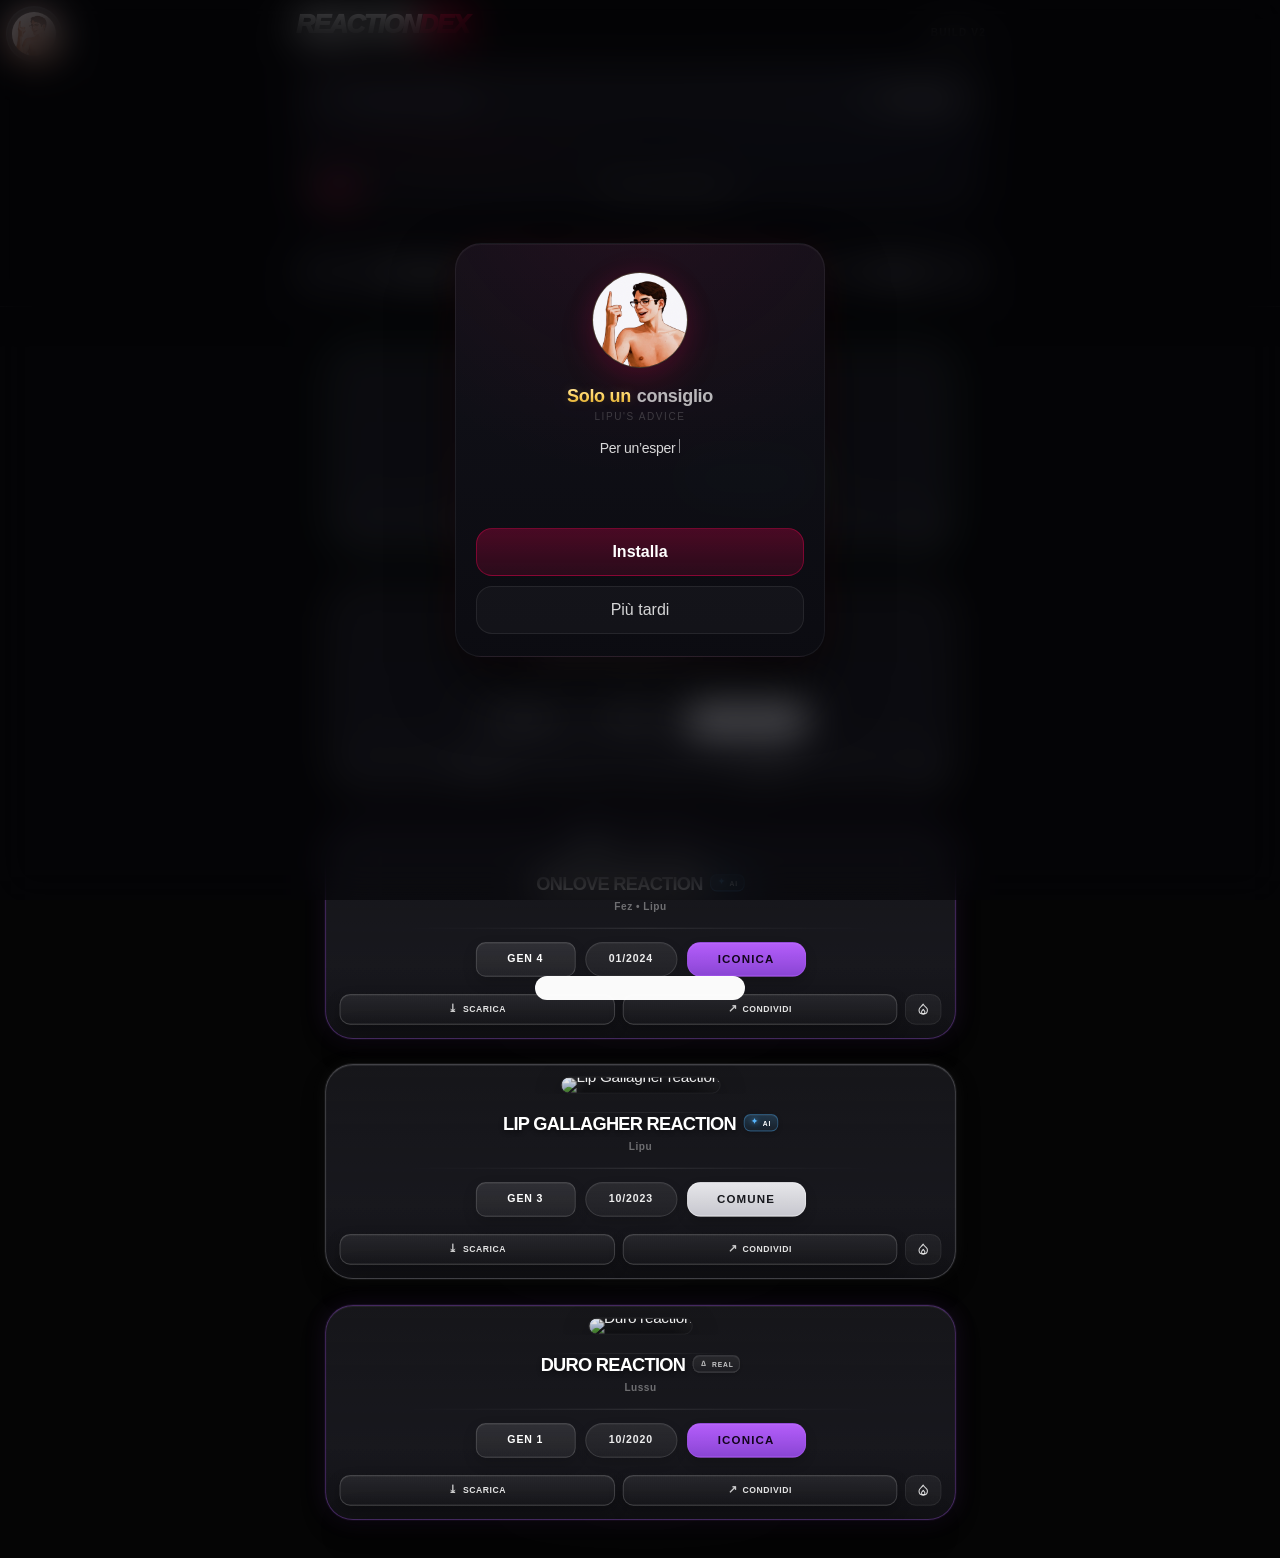
==== commit b5ecf45f: "Update index.html" ====
--- a/index.html
+++ b/index.html
@@ -317,14 +317,14 @@
         </div>
 
         <div class="rx-insight-loading-copy" id="rxInsightLoadingCopy">
-          ...
+          Sto leggendo il tuo caos interiore RX...
         </div>
       </div>
 
       <div class="rx-insight-result" id="rxInsightResult" hidden>
         <div class="rx-insight-header rx-insight-header-single">
           <div class="rx-insight-heading-wrap">
-            <h3 id="rxInsightTitle">...</h3>
+            <h3 id="rxInsightTitle">Drama Sniper</h3>
           </div>
 
           <button
@@ -345,6 +345,8 @@
   </div>
 
   <div id="statusToast" class="status-toast" aria-live="polite" aria-atomic="true"></div>
+
+
 
 
 
@@ -395,16 +397,16 @@
 
 <div class="creator-modal-overlay" id="creatorModalOverlay" aria-hidden="true">
   
-
+  <!-- backdrop -->
   <div class="creator-modal-backdrop" id="creatorModalBackdrop"></div>
 
-  
+  <!-- card -->
   <div class="creator-modal-card" id="creatorModalCard" role="dialog" aria-modal="true">
 
-    
+    <!-- HEADER -->
     <div class="creator-modal-header">
 
-  
+      <!-- avatar -->
       <img
         class="creator-modal-avatar-img"
         id="creatorModalAvatar"
@@ -413,23 +415,23 @@
         draggable="false"
       />
 
-  
+      <!-- titolo -->
       <div class="creator-modal-title">
         <span class="creator-modal-title-gold">Solo un</span>
         <span class="creator-modal-title-soft">consiglio</span>
       </div>
 
-    
+      <!-- tag -->
       <div class="creator-modal-tag" id="creatorModalAdvice">
         lipu's advice
       </div>
 
     </div>
 
+    <!-- BODY -->
+    <div class="creator-modal-body">
+
   
-    <div class="creator-modal-body">
-
-
       <p class="creator-modal-text" id="creatorModalText"></p>
 
 <div class="creator-modal-actions" id="creatorModalActions"></div>
@@ -437,10 +439,14 @@
 
   </div>
 </div>
+
+
+
+
 
 
 
 
   <script type="module" src="./assets/js/app.js"></script>
 </body>
-          </html>
+  </html>
--- a/assets/css/styles.css
+++ b/assets/css/styles.css
@@ -6580,4 +6580,20 @@
 }
 
 
-.
+
+
+img {
+  -webkit-user-drag: none;
+  user-select: none;
+  -webkit-user-select: none;
+  -webkit-touch-callout: none;
+}
+
+.advice-float-avatar,
+.creator-modal-avatar-img,
+.advice-hub-avatar {
+  pointer-events: none;
+}
+
+
+
--- a/assets/css/creator-modal.css
+++ b/assets/css/creator-modal.css
@@ -0,0 +1,231 @@
+
+
+.creator-modal-overlay {
+  position: fixed;
+  inset: 0;
+  z-index: 9999;
+  display: flex;
+  align-items: center;
+  justify-content: center;
+  pointer-events: none;
+}
+
+.creator-modal-overlay.visible {
+  pointer-events: auto;
+}
+
+.creator-modal-backdrop {
+  position: absolute;
+  inset: 0;
+  background: rgba(5, 5, 8, 0.58);
+  backdrop-filter: blur(20px) saturate(1.15);
+  -webkit-backdrop-filter: blur(20px) saturate(1.15);
+  opacity: 0;
+  transition: opacity 0.3s ease;
+}
+
+.creator-modal-overlay.visible .creator-modal-backdrop {
+  opacity: 1;
+}
+
+
+
+.creator-modal-card {
+  position: relative;
+  z-index: 2;
+  width: min(calc(100% - 36px), 370px);
+  border-radius: 26px;
+  padding: 28px 20px 22px;
+
+  background:
+    radial-gradient(circle at 50% -20%, rgba(255,0,85,0.08), transparent 60%),
+    linear-gradient(180deg, rgba(18,18,26,0.96), rgba(12,12,18,0.97));
+
+  border: 1px solid rgba(255,255,255,0.06);
+
+  box-shadow:
+    0 30px 60px rgba(0,0,0,0.56),
+    0 0 40px rgba(255,0,85,0.06),
+    inset 0 1px 0 rgba(255,255,255,0.04);
+
+  transform: translateY(18px) scale(0.985);
+  opacity: 0;
+
+  transition:
+    transform 0.45s cubic-bezier(.18,.84,.22,1),
+    opacity 0.4s ease;
+}
+
+.creator-modal-overlay.visible .creator-modal-card {
+  transform: translateY(0) scale(1);
+  opacity: 1;
+}
+
+
+
+.creator-modal-header {
+  display: flex;
+  flex-direction: column;
+  align-items: center;
+}
+
+
+.creator-modal-avatar-img {
+  width: 96px;
+  height: 96px;
+  border-radius: 999px;
+  object-fit: cover;
+
+  margin-bottom: 18px;
+
+  border: 1px solid rgba(255,215,120,0.22);
+
+  box-shadow:
+    0 16px 36px rgba(255,0,85,0.14),
+    0 0 28px rgba(255,0,85,0.10),
+    inset 0 1px 0 rgba(255,255,255,0.04);
+
+  opacity: 0;
+  transform: translateY(6px) scale(0.98);
+  transition: all 0.45s ease;
+}
+
+.creator-modal-overlay.visible .creator-modal-avatar-img {
+  opacity: 1;
+  transform: translateY(0) scale(1);
+}
+
+
+.creator-modal-title {
+  display: flex;
+  gap: 6px;
+  font-size: 18px;
+  font-weight: 800;
+  margin-bottom: 4px;
+
+  opacity: 0;
+  transform: translateY(6px);
+  transition: all 0.4s ease 0.08s;
+}
+
+.creator-modal-overlay.visible .creator-modal-title {
+  opacity: 1;
+  transform: translateY(0);
+}
+
+.creator-modal-title-soft {
+  color: rgba(255,255,255,0.7);
+}
+
+.creator-modal-title-gold {
+  background: linear-gradient(180deg,#ffe9a8,#ffd35f,#c9961a);
+  -webkit-background-clip: text;
+  color: transparent;
+  text-shadow: 0 0 12px rgba(255,211,95,0.18);
+}
+
+
+.creator-modal-tag {
+  font-size: 10px;
+  letter-spacing: 0.16em;
+  text-transform: uppercase;
+  color: rgba(255,255,255,0.3);
+
+  margin-bottom: 14px;
+
+  opacity: 0;
+  transform: translateY(4px);
+  transition: all 0.35s ease 0.14s;
+}
+
+.creator-modal-overlay.visible .creator-modal-tag {
+  opacity: 0.6;
+  transform: translateY(0);
+}
+
+
+
+.creator-modal-body {
+  display: flex;
+  flex-direction: column;
+  align-items: center;
+}
+
+.creator-modal-text {
+  margin: 0 0 20px;
+  text-align: center;
+  font-size: 14px;
+  line-height: 1.75;
+  color: rgba(255,255,255,0.84);
+
+  max-width: 290px;
+  min-height: 72px;
+
+  white-space: normal;
+  word-break: break-word;
+}
+
+
+.creator-modal-text.is-typing::after {
+  content: "";
+  display: inline-block;
+  width: 1px;
+  height: 1em;
+  margin-left: 4px;
+  background: rgba(255,255,255,0.5);
+  animation: blink 1s ease-in-out infinite;
+}
+
+@keyframes blink {
+  0%,100% {opacity:0.2;}
+  50% {opacity:1;}
+}
+
+
+.creator-modal-actions {
+  width: 100%;
+  display: flex;
+  flex-direction: column;
+  gap: 10px;
+
+  opacity: 0;
+  transform: translateY(8px);
+  transition: all 0.4s ease 0.25s;
+}
+
+.creator-modal-overlay.visible .creator-modal-actions {
+  opacity: 1;
+  transform: translateY(0);
+}
+
+.creator-modal-primary,
+.creator-modal-secondary {
+  height: 48px;
+  border-radius: 16px;
+  cursor: pointer;
+}
+
+.creator-modal-primary {
+  border: 1px solid rgba(255,0,85,0.35);
+  background:
+    linear-gradient(180deg,rgba(255,0,85,0.25),rgba(255,0,85,0.12));
+  color: #fff;
+  font-weight: 800;
+}
+
+.creator-modal-secondary {
+  border: 1px solid rgba(255,255,255,0.08);
+  background: rgba(255,255,255,0.03);
+  color: rgba(255,255,255,0.82);
+}
+
+.creator-modal-primary:active,
+.creator-modal-secondary:active {
+  transform: scale(0.98);
+}
+
+
+
+
+
+
--- a/assets/css/advice-hub.css
+++ b/assets/css/advice-hub.css
@@ -0,0 +1,529 @@
+
+
+.advice-hub-overlay {
+position: fixed;
+inset: 0;
+z-index: 9999;
+pointer-events: none;
+}
+
+.advice-hub-overlay.visible {
+pointer-events: auto;
+}
+
+
+.advice-hub-backdrop {
+position: absolute;
+inset: 0;
+background: rgba(5, 5, 8, 0.62);
+backdrop-filter: blur(20px) saturate(1.12);
+-webkit-backdrop-filter: blur(20px) saturate(1.12);
+opacity: 0;
+transition: opacity 0.28s ease;
+}
+
+.advice-hub-overlay.visible .advice-hub-backdrop {
+opacity: 1;
+}
+
+
+.advice-hub-card {
+position: absolute;
+left: 50%;
+top: 52%;
+transform: translate(-50%, -50%) scale(0.96);
+opacity: 0;
+
+width: min(420px, calc(100% - 28px));
+max-height: min(78vh, 760px);
+
+border-radius: 24px;
+overflow: hidden;
+
+background:
+radial-gradient(circle at 50% -18%, rgba(255, 0, 85, 0.08), transparent 58%),
+linear-gradient(180deg, rgba(18, 18, 26, 0.96), rgba(12, 12, 18, 0.98));
+
+border: 1px solid rgba(255, 255, 255, 0.06);
+
+box-shadow:
+0 38px 80px rgba(0, 0, 0, 0.58),
+0 0 36px rgba(255, 0, 85, 0.08),
+inset 0 1px 0 rgba(255, 255, 255, 0.04);
+
+display: flex;
+flex-direction: column;
+
+transition:
+transform 0.28s cubic-bezier(.22, .9, .3, 1),
+opacity 0.28s ease;
+}
+
+.advice-hub-overlay.visible .advice-hub-card {
+transform: translate(-50%, -50%) scale(1);
+opacity: 1;
+}
+
+
+.advice-hub-header {
+position: relative;
+padding: 22px 18px 14px;
+text-align: center;
+border-bottom: 1px solid rgba(255, 255, 255, 0.05);
+}
+
+.advice-hub-avatar {
+width: 88px;
+height: 96px;
+border-radius: 999px;
+object-fit: cover;
+object-position: center;
+margin-bottom: 12px;
+
+border: 1px solid rgba(255, 215, 120, 0.18);
+
+opacity: 0.88;
+
+box-shadow:
+0 10px 24px rgba(255, 0, 85, 0.10),
+0 0 16px rgba(255, 0, 85, 0.06),
+inset 0 1px 0 rgba(255, 255, 255, 0.04);
+}
+
+.advice-hub-title {
+font-size: 18px;
+font-weight: 800;
+letter-spacing: 0.01em;
+margin-bottom: 4px;
+}
+
+.advice-hub-title .soft {
+color: rgba(255, 255, 255, 0.68);
+}
+
+.advice-hub-title .gold {
+background: linear-gradient(180deg, #ffe7a0 0%, #ffd35f 52%, #c7931a 100%);
+-webkit-background-clip: text;
+background-clip: text;
+color: transparent;
+text-shadow: 0 0 12px rgba(255, 211, 95, 0.14);
+}
+
+.advice-hub-tag {
+font-size: 10px;
+line-height: 1;
+letter-spacing: 0.16em;
+text-transform: uppercase;
+color: rgba(255, 255, 255, 0.30);
+opacity: 0.65;
+}
+
+/* close */
+.advice-hub-close {
+position: absolute;
+top: 12px;
+right: 12px;
+
+width: 34px;
+height: 34px;
+border-radius: 12px;
+border: 1px solid rgba(255, 255, 255, 0.07);
+
+background:
+linear-gradient(180deg, rgba(255, 255, 255, 0.04), rgba(255, 255, 255, 0.02)),
+rgba(18, 18, 24, 0.88);
+
+color: rgba(255, 255, 255, 0.84);
+font-size: 13px;
+line-height: 1;
+cursor: pointer;
+
+box-shadow: inset 0 1px 0 rgba(255, 255, 255, 0.04);
+-webkit-tap-highlight-color: transparent;
+}
+
+.advice-hub-close:active {
+transform: scale(0.97);
+}
+
+
+.advice-hub-body {
+padding: 14px 14px 18px;
+overflow-y: auto;
+max-height: 100%;
+}
+
+.advice-hub-body::-webkit-scrollbar {
+width: 7px;
+}
+
+.advice-hub-body::-webkit-scrollbar-thumb {
+background: rgba(255, 255, 255, 0.12);
+border-radius: 999px;
+}
+
+
+.advice-section {
+margin-bottom: 20px;
+}
+
+.advice-section:last-child {
+margin-bottom: 0;
+}
+
+.advice-section-title {
+font-size: 11px;
+font-weight: 800;
+letter-spacing: 0.14em;
+text-transform: uppercase;
+color: rgba(255, 255, 255, 0.42);
+margin-bottom: 8px;
+padding: 0 2px;
+}
+
+
+.advice-item {
+width: 100%;
+text-align: left;
+display: flex;
+flex-direction: column;
+gap: 4px;
+
+padding: 14px 14px 13px;
+border-radius: 16px;
+
+background:
+linear-gradient(180deg, rgba(255, 255, 255, 0.045), rgba(255, 255, 255, 0.02)),
+rgba(255, 255, 255, 0.025);
+
+border: 1px solid rgba(255, 255, 255, 0.05);
+
+margin-bottom: 8px;
+cursor: pointer;
+
+transition:
+transform 0.18s ease,
+border-color 0.18s ease,
+background 0.18s ease,
+box-shadow 0.18s ease;
+
+-webkit-tap-highlight-color: transparent;
+}
+
+.advice-item:last-child {
+margin-bottom: 0;
+}
+
+.advice-item:hover {
+border-color: rgba(255, 255, 255, 0.09);
+background:
+linear-gradient(180deg, rgba(255, 255, 255, 0.06), rgba(255, 255, 255, 0.025)),
+rgba(255, 255, 255, 0.03);
+}
+
+.advice-item:active {
+transform: scale(0.985);
+}
+
+.advice-item-title {
+font-size: 14px;
+font-weight: 700;
+color: #ffffff;
+letter-spacing: -0.01em;
+}
+
+.advice-item-text {
+font-size: 13px;
+line-height: 1.5;
+color: rgba(255, 255, 255, 0.68);
+}
+
+
+@media (max-width: 480px) {
+.advice-hub-card {
+width: calc(100% - 20px);
+max-height: 80vh;
+border-radius: 22px;
+}
+
+.advice-hub-header {
+padding: 20px 16px 13px;
+}
+
+.advice-hub-avatar {
+width: 60px;
+height: 60px;
+}
+
+.advice-hub-title {
+font-size: 17px;
+}
+
+.advice-hub-body {
+padding: 12px 12px 16px;
+}
+
+.advice-item {
+padding: 13px 13px 12px;
+}
+}
+
+.advice-float {
+position: fixed;
+left: 16px;
+top: 120px;
+z-index: 1300;
+opacity: 1;
+touch-action: none;
+will-change: transform, opacity;
+}
+
+.advice-float.is-hidden {
+opacity: 0;
+pointer-events: none;
+}
+
+.advice-float.is-dragging {
+transition: none !important;
+}
+
+.advice-float-btn {
+width: 56px;
+height: 56px;
+border-radius: 999px;
+padding: 0;
+border: 1px solid rgba(255,255,255,0.08);
+background:
+linear-gradient(180deg, rgba(255,255,255,0.06), rgba(255,255,255,0.025)),
+rgba(14,14,20,0.94);
+box-shadow:
+0 14px 28px rgba(0,0,0,0.34),
+0 0 20px rgba(255,0,85,0.08),
+inset 0 1px 0 rgba(255,255,255,0.04);
+display: flex;
+align-items: center;
+justify-content: center;
+cursor: pointer;
+-webkit-tap-highlight-color: transparent;
+user-select: none;
+-webkit-user-select: none;
+-webkit-touch-callout: none;
+}
+
+.advice-float-avatar {
+width: 44px;
+height: 44px;
+border-radius: 999px;
+object-fit: cover;
+object-position: center;
+pointer-events: none;
+}
+
+.advice-float.is-holding .advice-float-btn {
+box-shadow:
+0 14px 28px rgba(0,0,0,0.34),
+0 0 24px rgba(255,180,80,0.16),
+inset 0 1px 0 rgba(255,255,255,0.04);
+}
+
+.advice-float.is-popping-out .advice-float-btn {
+animation: adviceBubblePopOut 0.32s cubic-bezier(.2,.9,.2,1) forwards;
+}
+
+.advice-float.is-popping-in .advice-float-btn {
+animation: adviceBubblePopIn 0.34s cubic-bezier(.18,.88,.22,1) forwards;
+}
+
+@keyframes adviceBubblePopOut {
+0% { transform: scale(1); opacity: 1; filter: blur(0); }
+45% { transform: scale(1.12); opacity: 0.95; }
+100% { transform: scale(0.22); opacity: 0; filter: blur(4px); }
+}
+
+@keyframes adviceBubblePopIn {
+0% { transform: scale(0.18); opacity: 0; filter: blur(4px); }
+55% { transform: scale(1.08); opacity: 1; filter: blur(0); }
+100% { transform: scale(1); opacity: 1; filter: blur(0); }
+}
+
+.advice-float {
+position: fixed;
+left: 0;
+top: 0;
+z-index: 1300;
+touch-action: none;
+will-change: transform, opacity;
+opacity: 0;
+visibility: hidden;
+}
+
+.advice-float.is-ready {
+opacity: 1;
+visibility: visible;
+}
+
+.advice-float.is-hidden {
+opacity: 0;
+visibility: hidden;
+pointer-events: none;
+}
+
+.advice-float.is-dragging {
+transition: none !important;
+}
+
+.advice-float {
+position: fixed;
+left: 0;
+top: 0;
+z-index: 1300;
+touch-action: none;
+will-change: transform, opacity;
+opacity: 0;
+visibility: hidden;
+}
+
+.advice-float.is-ready {
+opacity: 1;
+visibility: visible;
+}
+
+.advice-float.is-hidden {
+opacity: 0;
+visibility: hidden;
+pointer-events: none;
+}
+
+.advice-float.is-dragging {
+transition: none !important;
+}
+
+.advice-float-btn {
+width: 56px;
+height: 56px;
+border-radius: 999px;
+padding: 0;
+border: 1px solid rgba(255,255,255,0.08);
+background:
+linear-gradient(180deg, rgba(255,255,255,0.06), rgba(255,255,255,0.025)),
+rgba(14,14,20,0.94);
+box-shadow:
+0 14px 28px rgba(0,0,0,0.34),
+0 0 20px rgba(255,0,85,0.08),
+inset 0 1px 0 rgba(255,255,255,0.04);
+display: flex;
+align-items: center;
+justify-content: center;
+cursor: pointer;
+-webkit-tap-highlight-color: transparent;
+user-select: none;
+-webkit-user-select: none;
+-webkit-touch-callout: none;
+transform: scale(1);
+opacity: 1;
+}
+
+.advice-float-avatar {
+width: 44px;
+height: 44px;
+border-radius: 999px;
+object-fit: cover;
+object-position: center;
+pointer-events: none;
+}
+
+/* hold */
+.advice-float.is-holding .advice-float-btn {
+box-shadow:
+0 14px 28px rgba(0,0,0,0.34),
+0 0 24px rgba(255,180,80,0.16),
+inset 0 1px 0 rgba(255,255,255,0.04);
+}
+
+/* pop hide/show */
+.advice-float.is-popping-out .advice-float-btn {
+animation: adviceBubblePopOut 0.32s cubic-bezier(.2,.9,.2,1) forwards;
+}
+
+.advice-float.is-popping-in .advice-float-btn {
+animation: adviceBubblePopIn 0.34s cubic-bezier(.18,.88,.22,1) forwards;
+}
+
+/* when advice hub opens */
+.advice-float.is-opening-hub .advice-float-btn {
+animation: adviceFloatExpandForHub 0.34s cubic-bezier(.18,.88,.22,1) forwards;
+}
+
+/* when advice hub closes */
+.advice-float.is-closing-hub .advice-float-btn {
+animation: adviceFloatShrinkAfterHub 0.30s cubic-bezier(.22,.9,.3,1) forwards;
+}
+
+@keyframes adviceBubblePopOut {
+0% {
+transform: scale(1);
+opacity: 1;
+filter: blur(0);
+}
+45% {
+transform: scale(1.12);
+opacity: 0.95;
+}
+100% {
+transform: scale(0.22);
+opacity: 0;
+filter: blur(4px);
+}
+}
+
+@keyframes adviceBubblePopIn {
+0% {
+transform: scale(0.18);
+opacity: 0;
+filter: blur(4px);
+}
+55% {
+transform: scale(1.08);
+opacity: 1;
+filter: blur(0);
+}
+100% {
+transform: scale(1);
+opacity: 1;
+filter: blur(0);
+}
+}
+
+@keyframes adviceFloatExpandForHub {
+0% {
+transform: scale(1);
+filter: blur(0);
+}
+55% {
+transform: scale(1.18);
+filter: blur(0);
+box-shadow:
+0 18px 34px rgba(0,0,0,0.36),
+0 0 28px rgba(255,0,85,0.14),
+inset 0 1px 0 rgba(255,255,255,0.05);
+}
+100% {
+transform: scale(1.08);
+filter: blur(0);
+}
+}
+
+@keyframes adviceFloatShrinkAfterHub {
+0% {
+transform: scale(1.08);
+filter: blur(0);
+}
+60% {
+transform: scale(0.86);
+filter: blur(0.3px);
+}
+100% {
+transform: scale(1);
+filter: blur(0);
+}
+}
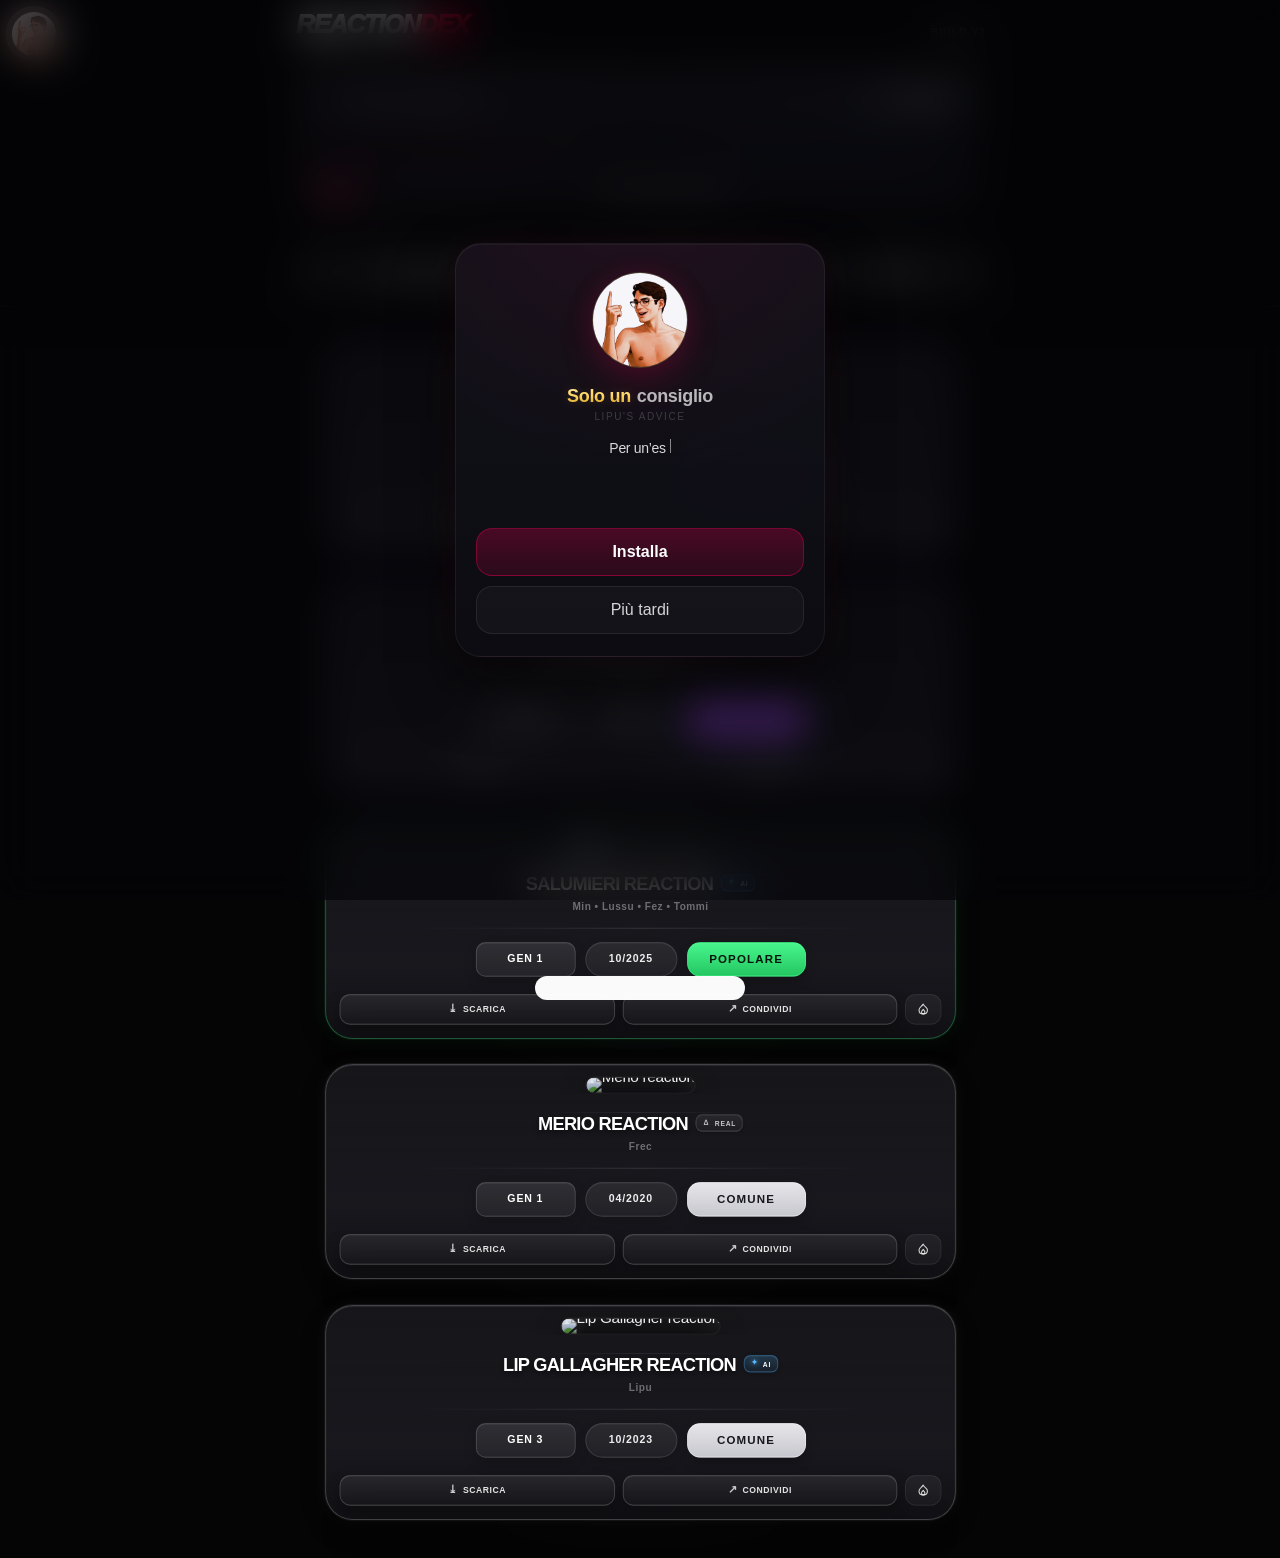
==== commit c2274f3f: "Update index.html" ====
--- a/index.html
+++ b/index.html
@@ -123,11 +123,7 @@
       <div class="active-filters-preview" id="activeFiltersPreview"></div>
     </div>
 
-    <div class="hotlist-ai-panel" id="hotlistAiPanel">
-      <button id="analyzeHotlistBtn" type="button">
-        Mostra l'analisi del Ministro
-      </button>
-    </div>
+    
 
     <div id="reactionGrid" class="reaction-grid"></div>
   </main>
--- a/assets/css/styles.css
+++ b/assets/css/styles.css
@@ -6580,8 +6580,6 @@
 }
 
 
-
-
 img {
   -webkit-user-drag: none;
   user-select: none;
@@ -6595,5 +6593,33 @@
   pointer-events: none;
 }
 
-
-
+.img-slot {
+  position: relative;
+  overflow: hidden;
+}
+
+.img-slot img,
+.card img,
+.advice-float-avatar,
+.advice-hub-avatar,
+.creator-modal-avatar-img {
+  -webkit-user-drag: none;
+  user-select: none;
+  -webkit-user-select: none;
+  -webkit-touch-callout: none;
+}
+
+/* sulle card blocchiamo il contatto diretto con l'immagine */
+.img-slot img,
+.card .img-slot img {
+  pointer-events: none;
+}
+
+.img-touch-shield {
+  position: absolute;
+  inset: 0;
+  z-index: 2;
+  background: transparent;
+  pointer-events: auto;
+  touch-action: manipulation;
+}
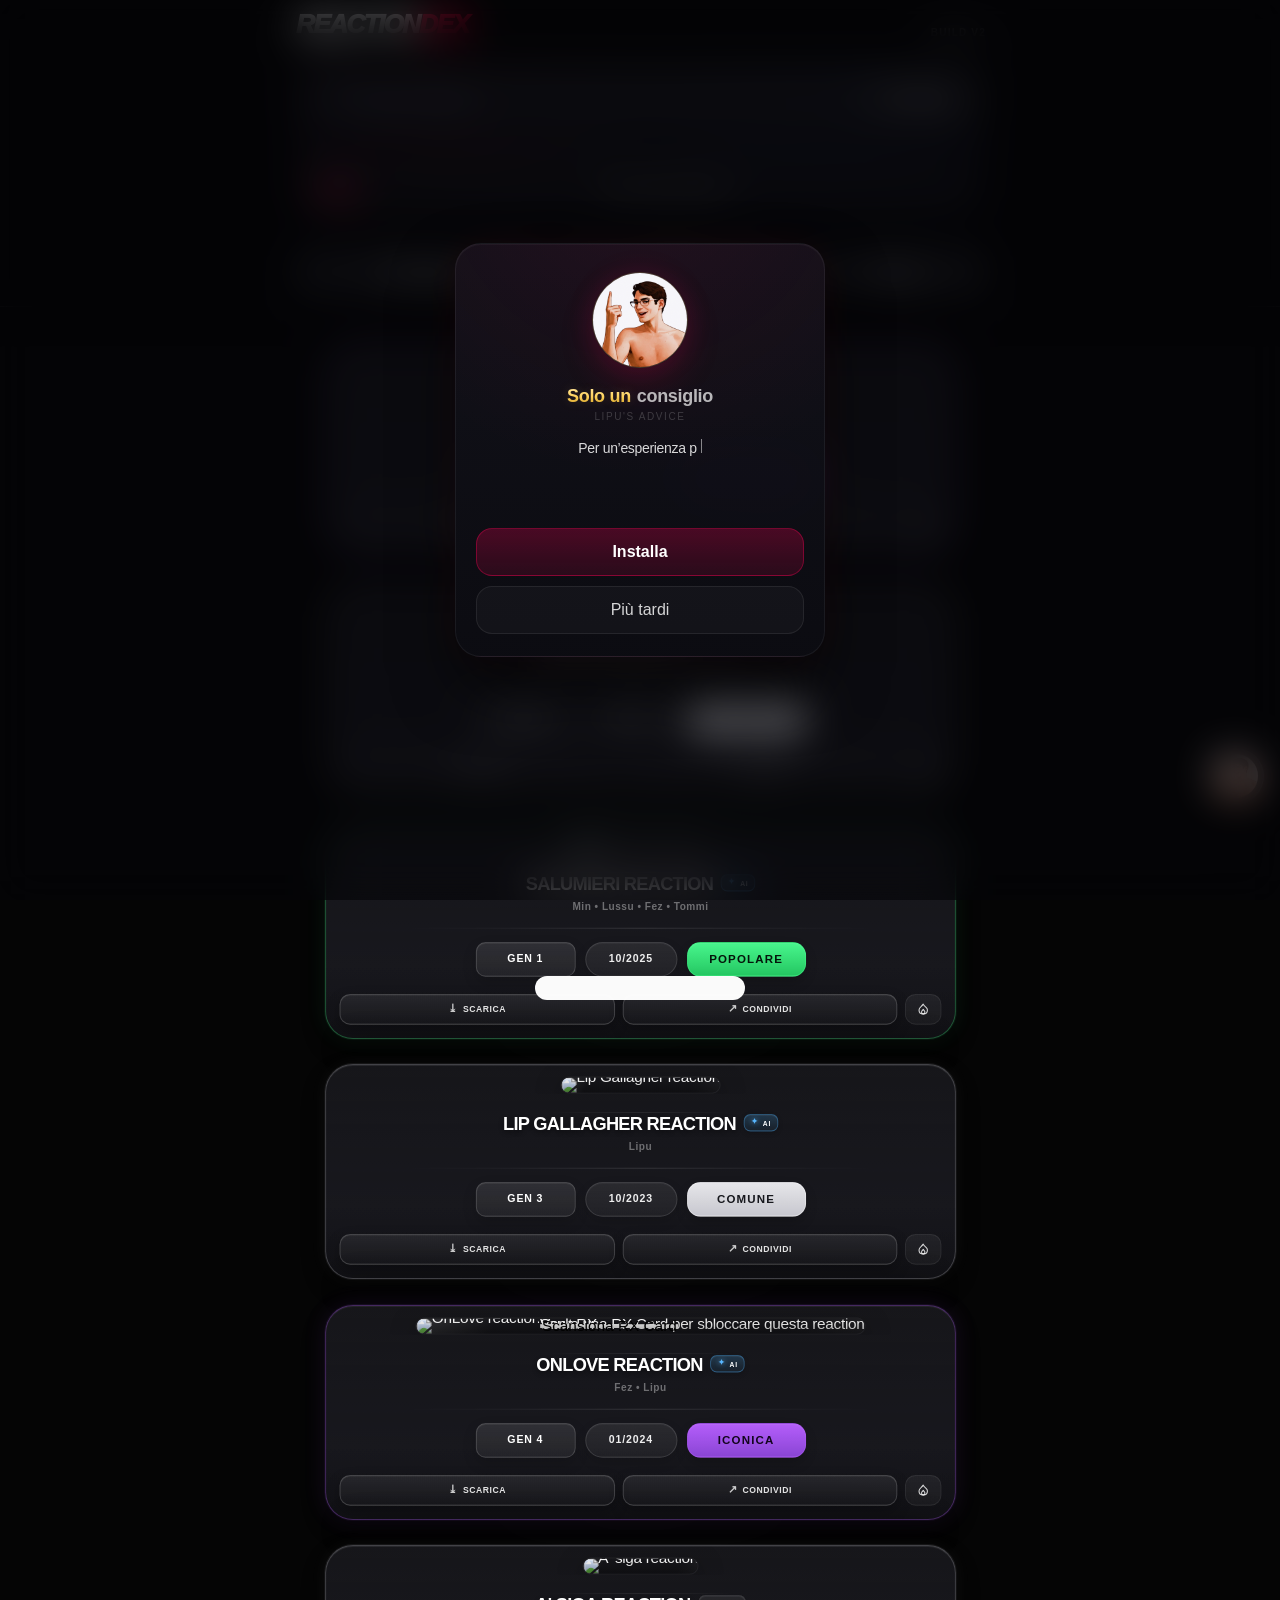
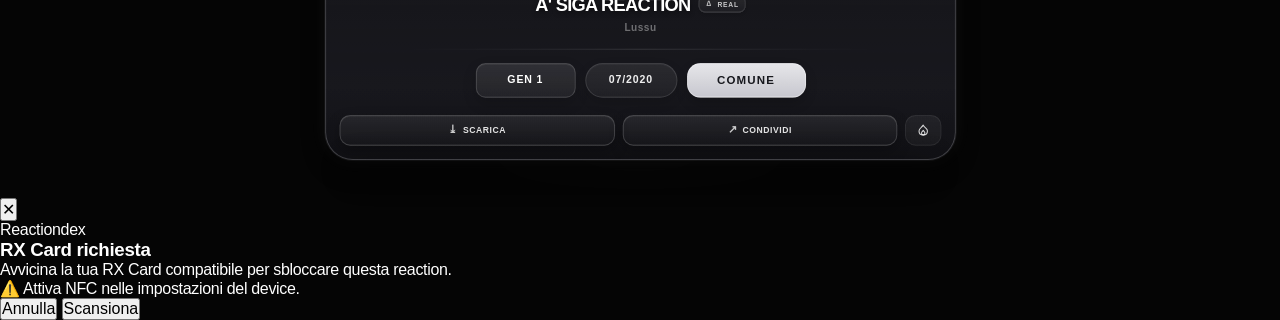
==== commit eeb77522: "Rename index (22).html to index.html" ====
--- a/index.html
+++ b/index.html
@@ -7,6 +7,9 @@
     content="width=device-width, initial-scale=1.0, maximum-scale=1.0, user-scalable=no"
   />
   <title>Reactiondex</title>
+  
+  
+  <link rel="stylesheet" href="./assets/css/rx-card.css" />
 
   <link rel="manifest" href="./manifest.webmanifest" />
   <meta name="theme-color" content="#050505" />
@@ -427,7 +430,7 @@
     <!-- BODY -->
     <div class="creator-modal-body">
 
-  
+      <!-- testo dinamico (typewriter) -->
       <p class="creator-modal-text" id="creatorModalText"></p>
 
 <div class="creator-modal-actions" id="creatorModalActions"></div>
@@ -438,11 +441,33 @@
 
 
 
-
-
+<div class="rx-card-overlay" id="rxCardOverlay" aria-hidden="true">
+  <div class="rx-card-modal" id="rxCardModal" role="dialog" aria-modal="true">
+    <button class="rx-card-close" id="rxCardCloseBtn" type="button" aria-label="Chiudi">✕</button>
+
+    <div class="rx-card-kicker">Reactiondex</div>
+    <h3 class="rx-card-title" id="rxCardTitle">RX Card richiesta</h3>
+    <p class="rx-card-text" id="rxCardText">
+      Avvicina la tua RX Card compatibile per sbloccare questa reaction.
+    </p>
+
+    <div class="rx-card-status" id="rxCardStatus" data-tone="neutral">
+     ⚠️ Attiva NFC nelle impostazioni del device.
+    </div>
+
+    <div class="rx-card-actions">
+      <button class="rx-card-btn rx-card-btn-secondary" id="rxCardCancelBtn" type="button">
+        Annulla
+      </button>
+      <button class="rx-card-btn rx-card-btn-primary" id="rxCardScanBtn" type="button">
+        Scansiona
+      </button>
+    </div>
+  </div>
+</div>
 
 
 
   <script type="module" src="./assets/js/app.js"></script>
 </body>
-  </html>
+</html>
